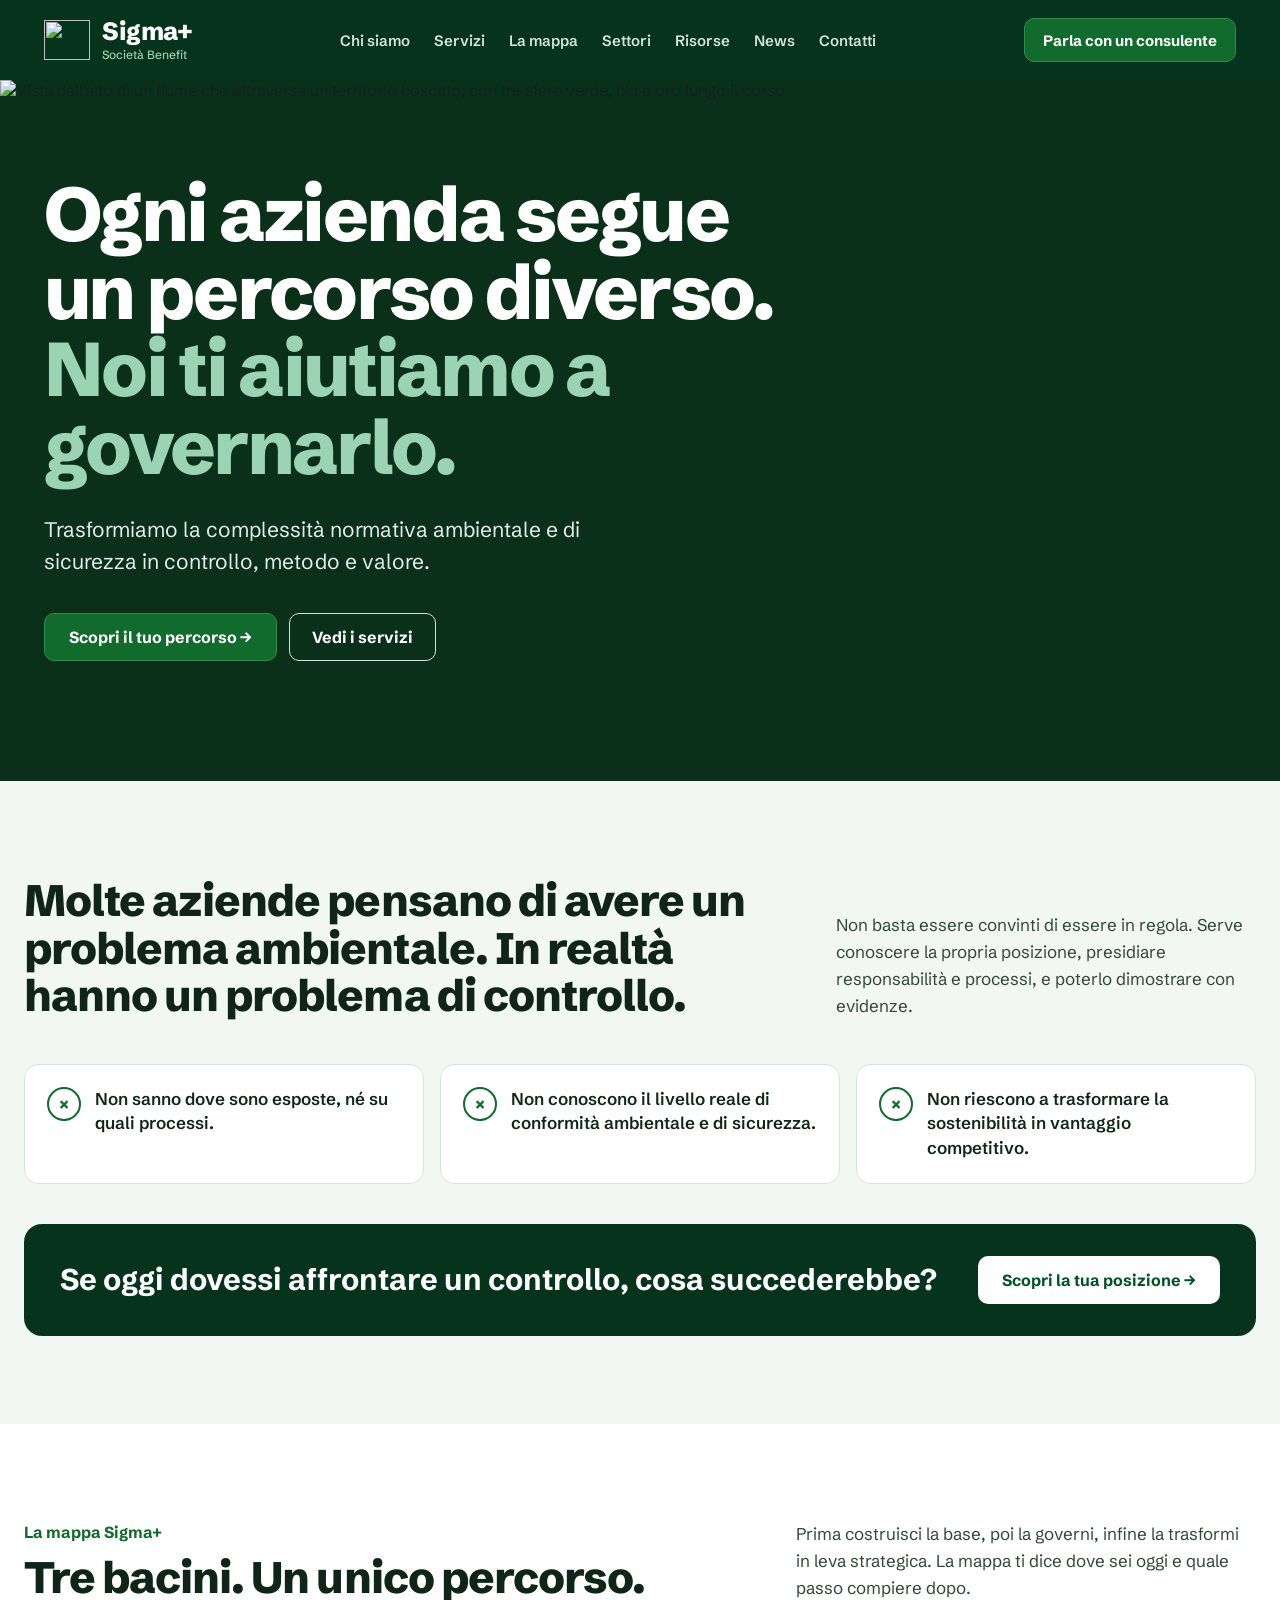
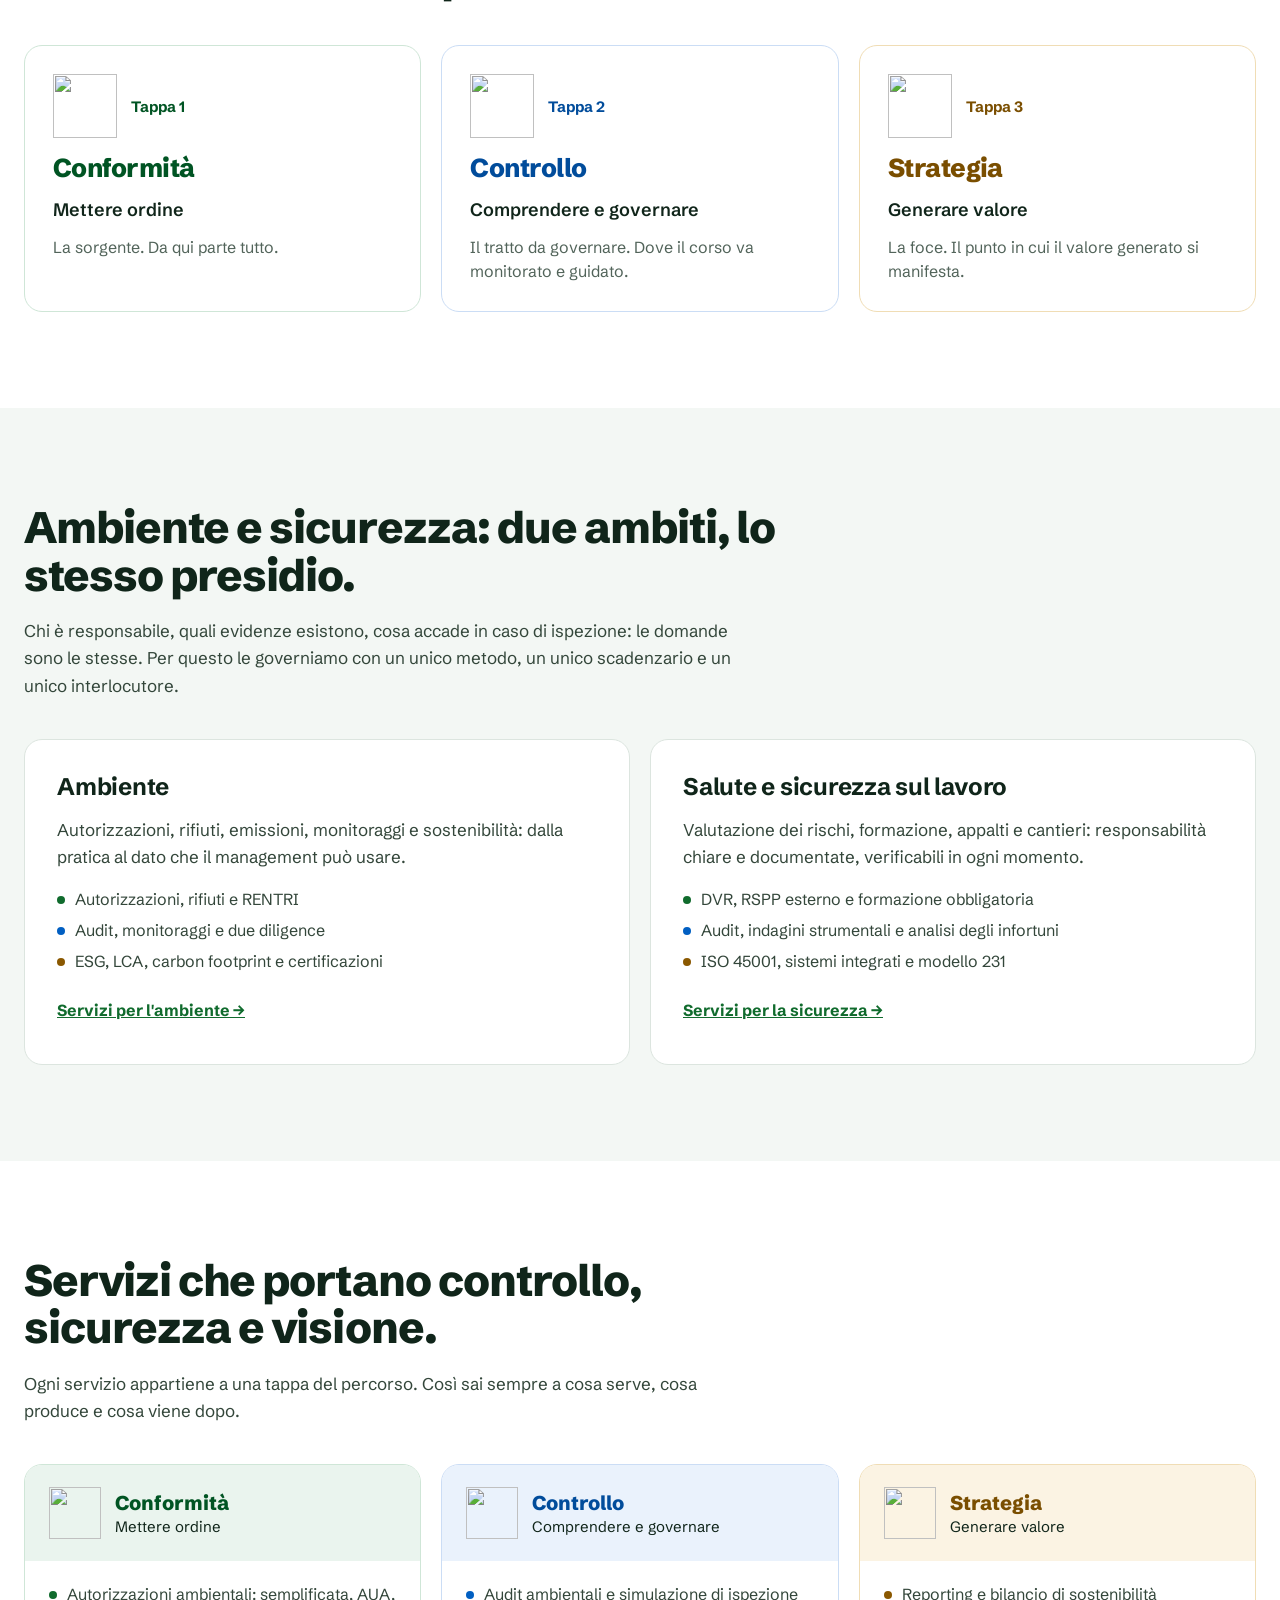
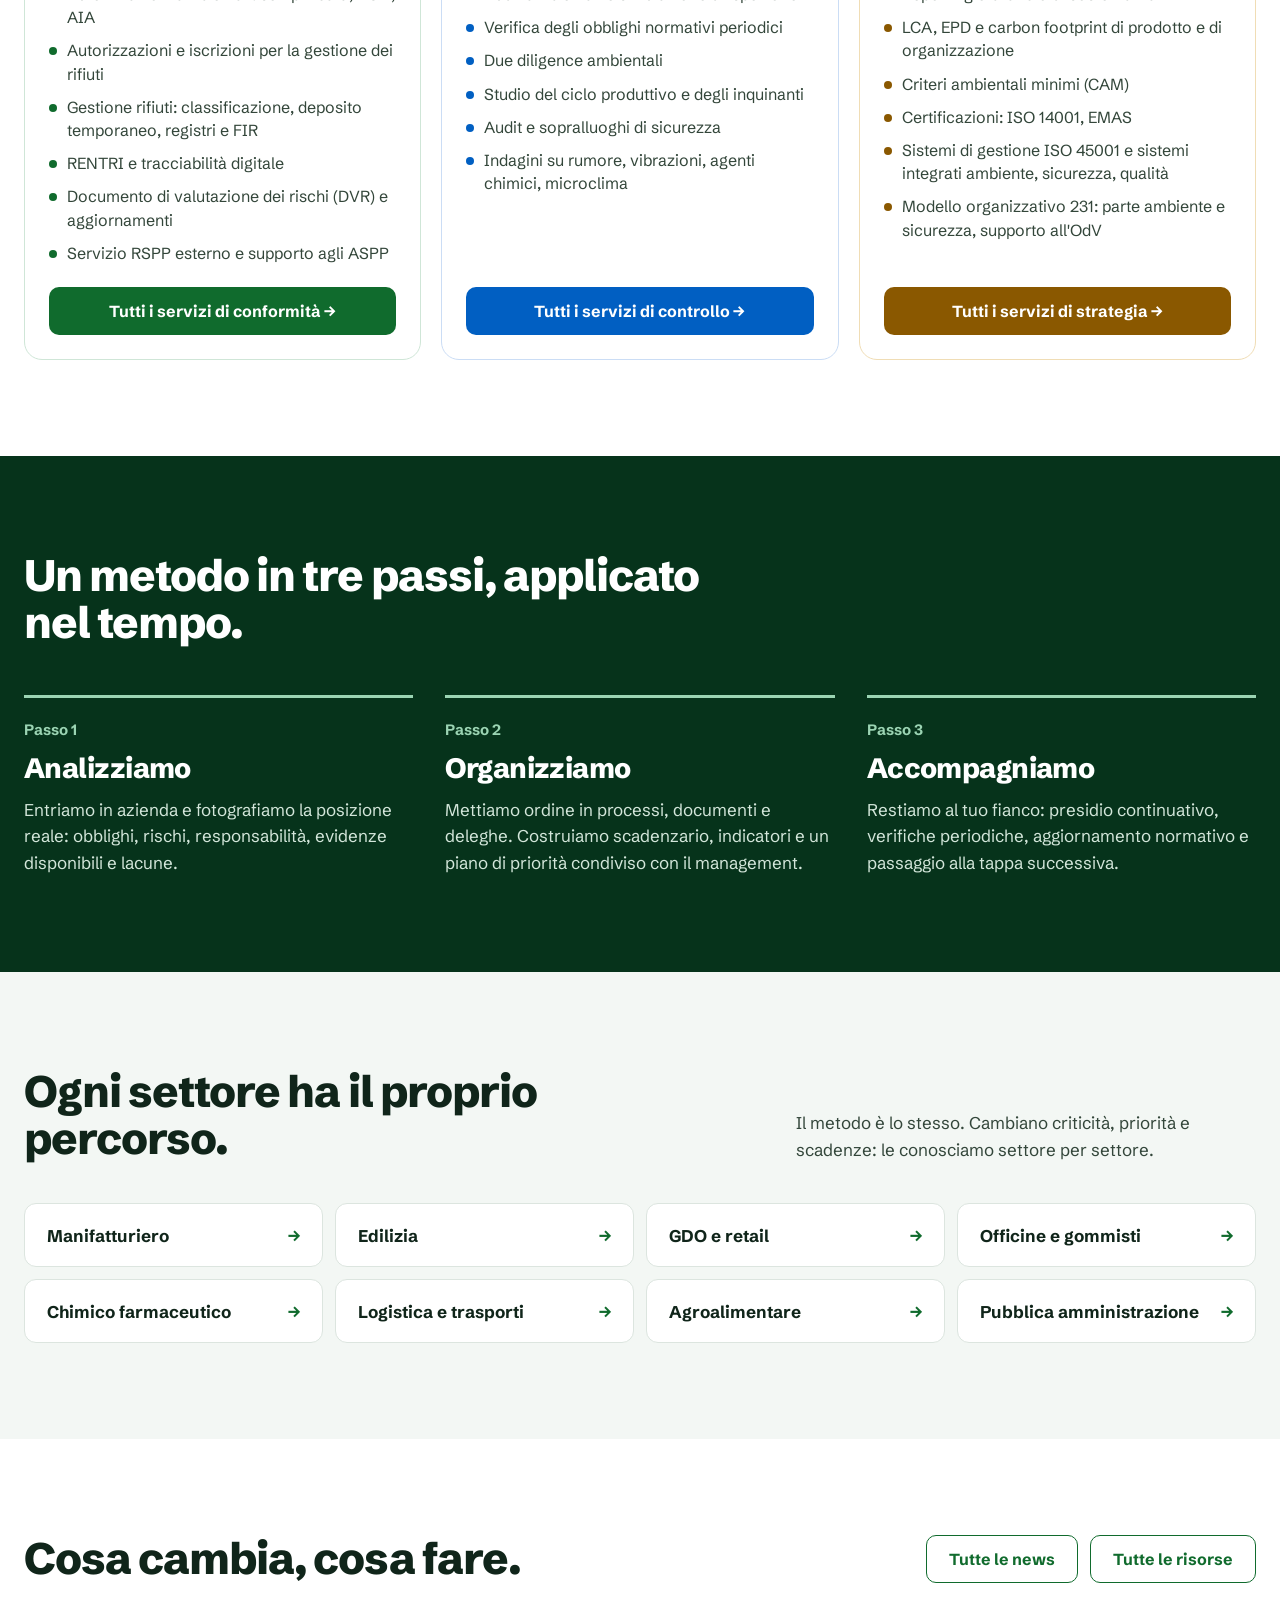
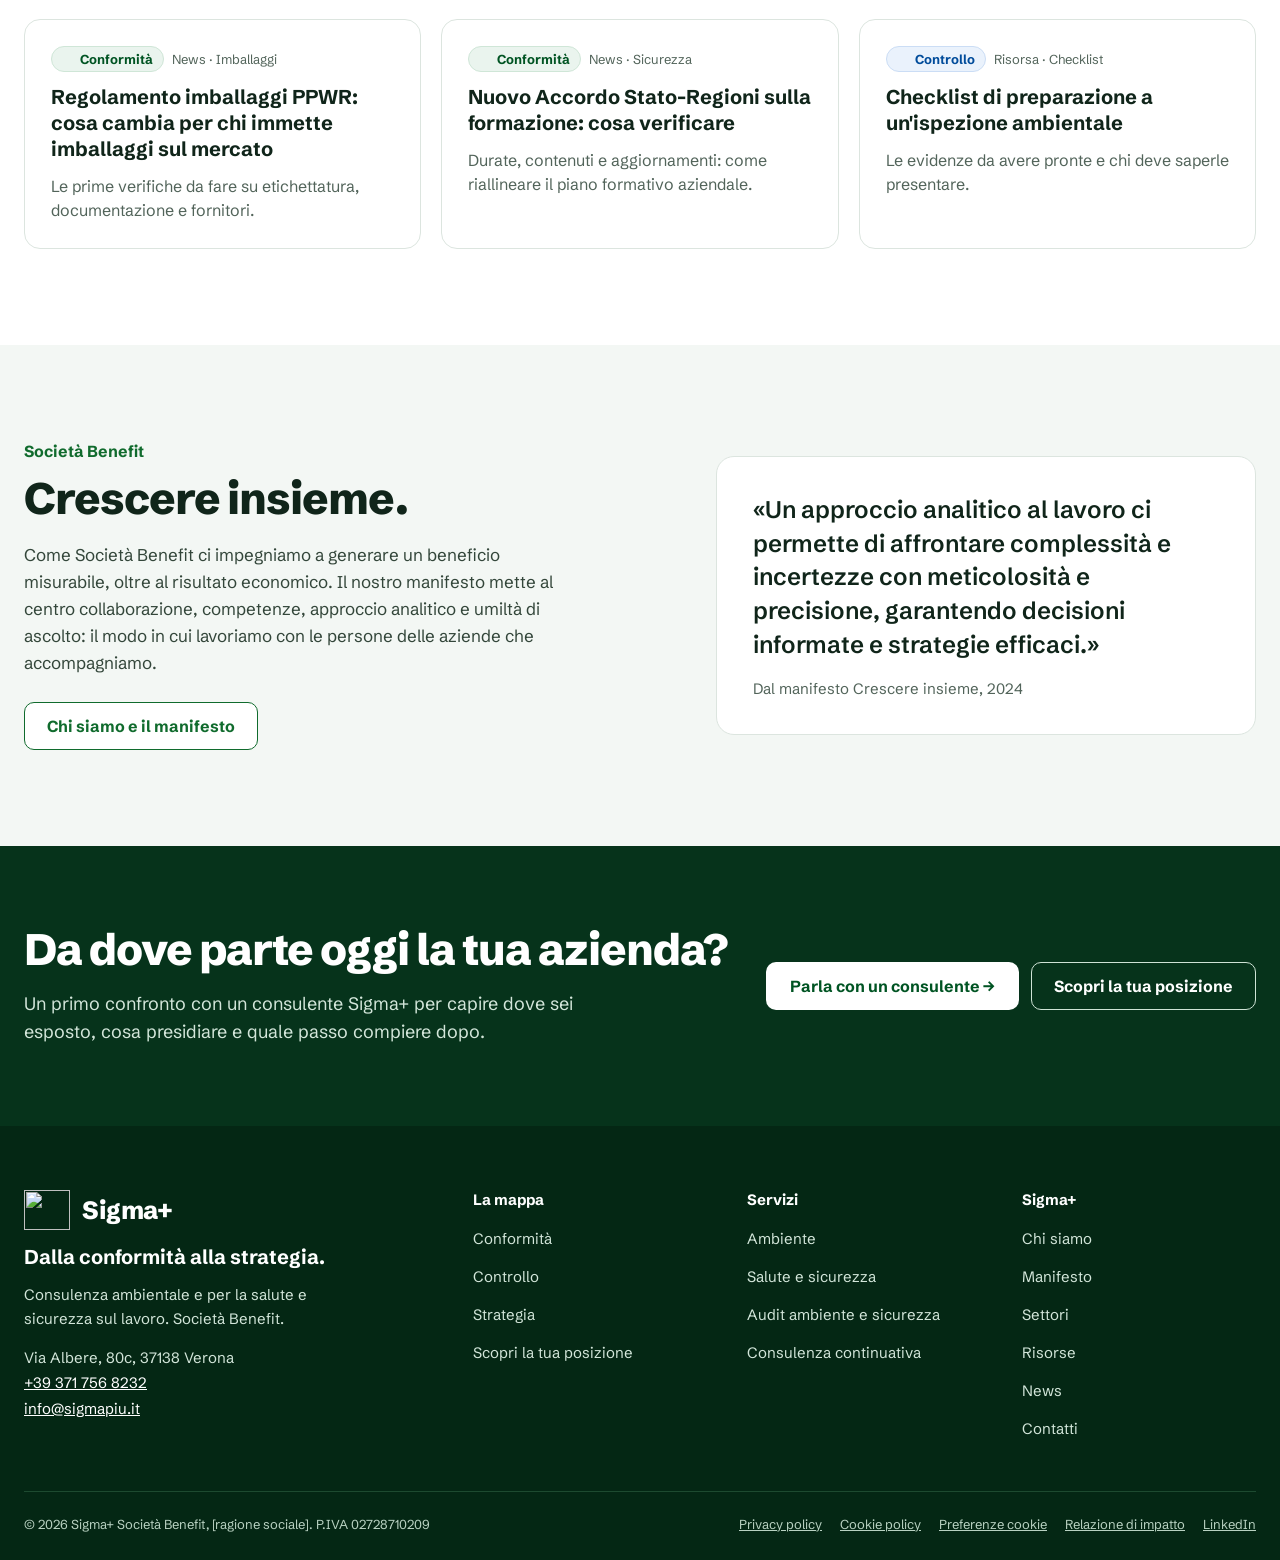
==== index.html @ aa4e592d "Add files via upload" ====
<!doctype html>
<html lang="it">
<head>
<meta charset="utf-8">
<meta name="viewport" content="width=device-width, initial-scale=1">
<title>Sigma+ — Home</title>
<meta name="description" content="Sigma+ Società Benefit: consulenza ambientale e per la salute e sicurezza sul lavoro. Dalla conformità alla strategia.">
<link rel="icon" href="assets/simbolo.png">

<link rel="preconnect" href="https://fonts.googleapis.com">
<link rel="stylesheet" href="https://fonts.googleapis.com/css2?family=Schibsted+Grotesk:wght@400;500;600;700;800&amp;display=swap">
<style>
body{margin:0;background:#FFFFFF}
*{box-sizing:border-box}
a{color:#106B2D}a:hover{color:#005423}
input,select,textarea,button{font-family:inherit}
:focus-visible{outline:3px solid #015FC2;outline-offset:2px}
@media (prefers-reduced-motion: reduce){*{transition:none !important}}
</style>
</head>
<body>
<div style="font-family: 'Schibsted Grotesk', 'Helvetica Neue', Helvetica, sans-serif; color: #10251A; background: #FFFFFF; min-height: 100vh">
<header style="background: #06331B; color: #FFFFFF">
<div style="max-width: 1240px; margin: 0 auto; padding: 12px 24px; display: flex; flex-wrap: wrap; align-items: center; gap: 8px 32px">
<a href="index.html" aria-label="Sigma+ Società Benefit, home" style="display: flex; align-items: center; gap: 12px; text-decoration: none; color: #FFFFFF; min-height: 56px">
<img src="assets/simbolo.png" alt="" style="width: 46px; height: 40px; object-fit: contain">
<span style="display: flex; flex-direction: column; line-height: 1"><span style="font-size: 25px; font-weight: 800; letter-spacing: -0.02em">Sigma+</span><span style="font-size: 12px; font-weight: 500; color: #9BD4B3; margin-top: 5px">Società Benefit</span></span>
</a>
<nav aria-label="Menu principale" style="display: flex; flex-wrap: wrap; gap: 0 24px; flex: 1 1 480px; justify-content: center">
<a href="ChiSiamo.html" style="display: inline-flex; align-items: center; min-height: 44px; font-size: 15px; font-weight: 600; text-decoration: none; color: #D3E6DA">Chi siamo</a>
<a href="Servizi.html" style="display: inline-flex; align-items: center; min-height: 44px; font-size: 15px; font-weight: 600; text-decoration: none; color: #D3E6DA">Servizi</a>
<a href="LaMappa.html" style="display: inline-flex; align-items: center; min-height: 44px; font-size: 15px; font-weight: 600; text-decoration: none; color: #D3E6DA">La mappa</a>
<a href="Settori.html" style="display: inline-flex; align-items: center; min-height: 44px; font-size: 15px; font-weight: 600; text-decoration: none; color: #D3E6DA">Settori</a>
<a href="Risorse.html" style="display: inline-flex; align-items: center; min-height: 44px; font-size: 15px; font-weight: 600; text-decoration: none; color: #D3E6DA">Risorse</a>
<a href="News.html" style="display: inline-flex; align-items: center; min-height: 44px; font-size: 15px; font-weight: 600; text-decoration: none; color: #D3E6DA">News</a>
<a href="Contatti.html" style="display: inline-flex; align-items: center; min-height: 44px; font-size: 15px; font-weight: 600; text-decoration: none; color: #D3E6DA">Contatti</a>
</nav>
<a href="Contatti.html" style="display: inline-flex; align-items: center; gap: 10px; min-height: 48px; padding: 0 24px; border-radius: 10px; background: #106B2D; color: #FFFFFF; font-weight: 700; font-size: 16px; text-decoration: none; border: 0; cursor: pointer; font-family: 'Schibsted Grotesk', 'Helvetica Neue', Helvetica, sans-serif; min-height: 44px; padding: 0 18px; font-size: 15px; border: 1px solid #2F8A4C">Parla con un consulente</a>
</div>
</header>
<section style="position: relative; background: #0B3019; overflow: hidden">
<img src="assets/hero-home.jpg" alt="Vista dall'alto di un fiume che attraversa un territorio boscato, con tre sfere verde, blu e oro lungo il corso" style="position: absolute; top: 0; left: 0; width: 100%; height: 100%; object-fit: cover; object-position: 75% center">
<div style="position: relative; max-width: 1240px; margin: 0 auto; padding: 96px 24px 120px">
<h1 style="margin: 0; font-size: clamp(42px, 6vw, 76px); line-height: 1.02; font-weight: 800; letter-spacing: -0.035em; color: #FFFFFF; max-width: 760px">Ogni azienda segue un percorso diverso.<span style="display: block; color: #9BD4B3">Noi ti aiutiamo a governarlo.</span></h1>
<p style="margin: 28px 0 0; font-size: 21px; line-height: 1.5; color: #E4EFE8; max-width: 560px">Trasformiamo la complessità normativa ambientale e di sicurezza in controllo, metodo e valore.</p>
<div style="display: flex; flex-wrap: wrap; gap: 12px; margin-top: 36px"><a href="LaMappa.html" style="display: inline-flex; align-items: center; gap: 10px; min-height: 48px; padding: 0 24px; border-radius: 10px; background: #106B2D; color: #FFFFFF; font-weight: 700; font-size: 16px; text-decoration: none; border: 0; cursor: pointer; font-family: 'Schibsted Grotesk', 'Helvetica Neue', Helvetica, sans-serif; border: 1px solid #2F8A4C">Scopri il tuo percorso →</a><a href="Servizi.html" style="display: inline-flex; align-items: center; gap: 10px; min-height: 48px; padding: 0 22px; border-radius: 10px; border: 1.5px solid #CFE3D6; color: #FFFFFF; font-weight: 700; font-size: 16px; text-decoration: none">Vedi i servizi</a></div>
</div>
</section>
<section style="padding: 96px 24px 88px; background: #F3F7F4">
<div style="max-width: 1240px; margin: 0 auto">
<div style="display: flex; flex-wrap: wrap; gap: 32px 64px; align-items: flex-end">
<h2 style="margin: 0; font-size: clamp(30px, 3.6vw, 44px); line-height: 1.08; font-weight: 800; letter-spacing: -0.022em; color: #10251A; flex: 1 1 560px; max-width: 760px">Molte aziende pensano di avere un problema ambientale. In realtà hanno un problema di controllo.</h2>
<p style="margin: 0; font-size: 17px; line-height: 1.6; color: #33463A; flex: 1 1 320px; max-width: 420px">Non basta essere convinti di essere in regola. Serve conoscere la propria posizione, presidiare responsabilità e processi, e poterlo dimostrare con evidenze.</p>
</div>
<div style="display: grid; grid-template-columns: repeat(auto-fit, minmax(260px, 1fr)); gap: 16px; margin-top: 44px">
<div style="display: flex; gap: 14px; align-items: flex-start; padding: 22px; border: 1px solid #DCE5DF; border-radius: 14px; background: #FFFFFF"><span aria-hidden="true" style="flex: none; width: 34px; height: 34px; border-radius: 50%; border: 2px solid #106B2D; color: #106B2D; display: flex; align-items: center; justify-content: center; font-weight: 800; font-size: 16px">×</span><p style="margin: 0; font-size: 17px; line-height: 1.45; color: #10251A; font-weight: 600">Non sanno dove sono esposte, né su quali processi.</p></div>
<div style="display: flex; gap: 14px; align-items: flex-start; padding: 22px; border: 1px solid #DCE5DF; border-radius: 14px; background: #FFFFFF"><span aria-hidden="true" style="flex: none; width: 34px; height: 34px; border-radius: 50%; border: 2px solid #106B2D; color: #106B2D; display: flex; align-items: center; justify-content: center; font-weight: 800; font-size: 16px">×</span><p style="margin: 0; font-size: 17px; line-height: 1.45; color: #10251A; font-weight: 600">Non conoscono il livello reale di conformità ambientale e di sicurezza.</p></div>
<div style="display: flex; gap: 14px; align-items: flex-start; padding: 22px; border: 1px solid #DCE5DF; border-radius: 14px; background: #FFFFFF"><span aria-hidden="true" style="flex: none; width: 34px; height: 34px; border-radius: 50%; border: 2px solid #106B2D; color: #106B2D; display: flex; align-items: center; justify-content: center; font-weight: 800; font-size: 16px">×</span><p style="margin: 0; font-size: 17px; line-height: 1.45; color: #10251A; font-weight: 600">Non riescono a trasformare la sostenibilità in vantaggio competitivo.</p></div>
</div>
<div style="margin-top: 40px; padding: 32px 36px; border-radius: 18px; background: #06331B; display: flex; flex-wrap: wrap; gap: 20px 40px; align-items: center; justify-content: space-between">
<p style="margin: 0; font-size: clamp(22px, 2.6vw, 30px); line-height: 1.25; font-weight: 700; color: #FFFFFF; flex: 1 1 520px">Se oggi dovessi affrontare un controllo, cosa succederebbe?</p>
<a href="LaMappa.html" style="display: inline-flex; align-items: center; gap: 10px; min-height: 48px; padding: 0 24px; border-radius: 10px; background: #106B2D; color: #FFFFFF; font-weight: 700; font-size: 16px; text-decoration: none; border: 0; cursor: pointer; font-family: 'Schibsted Grotesk', 'Helvetica Neue', Helvetica, sans-serif; background: #FFFFFF; color: #005423">Scopri la tua posizione →</a>
</div>
</div>
</section>
<section style="padding: 96px 24px">
<div style="max-width: 1240px; margin: 0 auto">
<div style="display: flex; flex-wrap: wrap; gap: 24px 64px; align-items: flex-end; margin-bottom: 44px">
<div style="flex: 1 1 480px"><p style="margin: 0 0 12px; font-size: 16px; font-weight: 700; color: #106B2D">La mappa Sigma+</p><h2 style="margin: 0; font-size: clamp(30px, 3.6vw, 44px); line-height: 1.08; font-weight: 800; letter-spacing: -0.022em; color: #10251A">Tre bacini. Un unico percorso.</h2></div>
<p style="margin: 0; font-size: 17px; line-height: 1.6; color: #33463A; flex: 1 1 340px; max-width: 460px">Prima costruisci la base, poi la governi, infine la trasformi in leva strategica. La mappa ti dice dove sei oggi e quale passo compiere dopo.</p>
</div>
<div style="display: grid; grid-template-columns: repeat(auto-fit, minmax(280px, 1fr)); gap: 20px">
<a href="LaMappa.html" style="display: flex; flex-direction: column; gap: 14px; padding: 28px; border-radius: 18px; background: #FFFFFF; border: 1px solid #CFE6D7; text-decoration: none">
<div style="display: flex; align-items: center; gap: 14px"><img src="assets/sfera-g.png" alt="" style="width: 64px; height: 64px; flex: none"><span style="font-size: 15px; font-weight: 700; color: #005423">Tappa 1</span></div>
<p style="margin: 0; font-size: 26px; font-weight: 800; letter-spacing: -0.02em; color: #005423">Conformità</p>
<p style="margin: 0; font-size: 18px; font-weight: 600; color: #10251A">Mettere ordine</p>
<p style="margin: 0; font-size: 16px; line-height: 1.5; color: #52645A">La sorgente. Da qui parte tutto.</p></a>
<a href="LaMappa.html" style="display: flex; flex-direction: column; gap: 14px; padding: 28px; border-radius: 18px; background: #FFFFFF; border: 1px solid #CBDDF5; text-decoration: none">
<div style="display: flex; align-items: center; gap: 14px"><img src="assets/sfera-b.png" alt="" style="width: 64px; height: 64px; flex: none"><span style="font-size: 15px; font-weight: 700; color: #014C9B">Tappa 2</span></div>
<p style="margin: 0; font-size: 26px; font-weight: 800; letter-spacing: -0.02em; color: #014C9B">Controllo</p>
<p style="margin: 0; font-size: 18px; font-weight: 600; color: #10251A">Comprendere e governare</p>
<p style="margin: 0; font-size: 16px; line-height: 1.5; color: #52645A">Il tratto da governare. Dove il corso va monitorato e guidato.</p></a>
<a href="LaMappa.html" style="display: flex; flex-direction: column; gap: 14px; padding: 28px; border-radius: 18px; background: #FFFFFF; border: 1px solid #F0DDB5; text-decoration: none">
<div style="display: flex; align-items: center; gap: 14px"><img src="assets/sfera-o.png" alt="" style="width: 64px; height: 64px; flex: none"><span style="font-size: 15px; font-weight: 700; color: #7A4E00">Tappa 3</span></div>
<p style="margin: 0; font-size: 26px; font-weight: 800; letter-spacing: -0.02em; color: #7A4E00">Strategia</p>
<p style="margin: 0; font-size: 18px; font-weight: 600; color: #10251A">Generare valore</p>
<p style="margin: 0; font-size: 16px; line-height: 1.5; color: #52645A">La foce. Il punto in cui il valore generato si manifesta.</p></a>
</div>
</div>
</section>
<section style="padding: 96px 24px; background: #F3F7F4">
<div style="max-width: 1240px; margin: 0 auto">
<h2 style="margin: 0; font-size: clamp(30px, 3.6vw, 44px); line-height: 1.08; font-weight: 800; letter-spacing: -0.022em; color: #10251A; max-width: 820px">Ambiente e sicurezza: due ambiti, lo stesso presidio.</h2>
<p style="margin: 0; font-size: 17px; line-height: 1.6; color: #33463A; max-width: 720px; margin-top: 18px">Chi è responsabile, quali evidenze esistono, cosa accade in caso di ispezione: le domande sono le stesse. Per questo le governiamo con un unico metodo, un unico scadenzario e un unico interlocutore.</p>
<div style="display: flex; flex-wrap: wrap; gap: 20px; margin-top: 40px">
<div style="flex: 1 1 380px; padding: 32px; border-radius: 18px; background: #FFFFFF; border: 1px solid #DCE5DF; display: flex; flex-direction: column; gap: 14px">
<h3 style="margin: 0; font-size: 21px; line-height: 1.25; font-weight: 700; letter-spacing: -0.01em; color: #10251A; font-size: 24px">Ambiente</h3><p style="margin: 0; font-size: 17px; line-height: 1.6; color: #33463A">Autorizzazioni, rifiuti, emissioni, monitoraggi e sostenibilità: dalla pratica al dato che il management può usare.</p>
<ul style="margin: 4px 0 0; padding: 0; list-style: none; display: flex; flex-direction: column; gap: 8px"><li style="display: flex; gap: 10px; align-items: flex-start; font-size: 16px; line-height: 1.45; color: #33463A"><span aria-hidden="true" style="flex: none; width: 8px; height: 8px; border-radius: 50%; background: #106B2D; margin-top: 8px"></span><span>Autorizzazioni, rifiuti e RENTRI</span></li>
<li style="display: flex; gap: 10px; align-items: flex-start; font-size: 16px; line-height: 1.45; color: #33463A"><span aria-hidden="true" style="flex: none; width: 8px; height: 8px; border-radius: 50%; background: #015FC2; margin-top: 8px"></span><span>Audit, monitoraggi e due diligence</span></li>
<li style="display: flex; gap: 10px; align-items: flex-start; font-size: 16px; line-height: 1.45; color: #33463A"><span aria-hidden="true" style="flex: none; width: 8px; height: 8px; border-radius: 50%; background: #8A5800; margin-top: 8px"></span><span>ESG, LCA, carbon footprint e certificazioni</span></li>
</ul>
<a href="Servizi.html" style="margin-top: auto; font-weight: 700; font-size: 16px; min-height: 44px; display: inline-flex; align-items: center">Servizi per l'ambiente →</a></div>
<div style="flex: 1 1 380px; padding: 32px; border-radius: 18px; background: #FFFFFF; border: 1px solid #DCE5DF; display: flex; flex-direction: column; gap: 14px">
<h3 style="margin: 0; font-size: 21px; line-height: 1.25; font-weight: 700; letter-spacing: -0.01em; color: #10251A; font-size: 24px">Salute e sicurezza sul lavoro</h3><p style="margin: 0; font-size: 17px; line-height: 1.6; color: #33463A">Valutazione dei rischi, formazione, appalti e cantieri: responsabilità chiare e documentate, verificabili in ogni momento.</p>
<ul style="margin: 4px 0 0; padding: 0; list-style: none; display: flex; flex-direction: column; gap: 8px"><li style="display: flex; gap: 10px; align-items: flex-start; font-size: 16px; line-height: 1.45; color: #33463A"><span aria-hidden="true" style="flex: none; width: 8px; height: 8px; border-radius: 50%; background: #106B2D; margin-top: 8px"></span><span>DVR, RSPP esterno e formazione obbligatoria</span></li>
<li style="display: flex; gap: 10px; align-items: flex-start; font-size: 16px; line-height: 1.45; color: #33463A"><span aria-hidden="true" style="flex: none; width: 8px; height: 8px; border-radius: 50%; background: #015FC2; margin-top: 8px"></span><span>Audit, indagini strumentali e analisi degli infortuni</span></li>
<li style="display: flex; gap: 10px; align-items: flex-start; font-size: 16px; line-height: 1.45; color: #33463A"><span aria-hidden="true" style="flex: none; width: 8px; height: 8px; border-radius: 50%; background: #8A5800; margin-top: 8px"></span><span>ISO 45001, sistemi integrati e modello 231</span></li>
</ul>
<a href="Sicurezza.html" style="margin-top: auto; font-weight: 700; font-size: 16px; min-height: 44px; display: inline-flex; align-items: center">Servizi per la sicurezza →</a></div>
</div>
</div>
</section>
<section style="padding: 96px 24px">
<div style="max-width: 1240px; margin: 0 auto">
<h2 style="margin: 0; font-size: clamp(30px, 3.6vw, 44px); line-height: 1.08; font-weight: 800; letter-spacing: -0.022em; color: #10251A; max-width: 760px">Servizi che portano controllo, sicurezza e visione.</h2>
<p style="margin: 0; font-size: 17px; line-height: 1.6; color: #33463A; max-width: 680px; margin-top: 18px">Ogni servizio appartiene a una tappa del percorso. Così sai sempre a cosa serve, cosa produce e cosa viene dopo.</p>
<div style="display: grid; grid-template-columns: repeat(auto-fit, minmax(300px, 1fr)); gap: 20px; margin-top: 40px"><div style="display: flex; flex-direction: column; border-radius: 18px; overflow: hidden; border: 1px solid #CFE6D7; background: #FFFFFF">
<div style="display: flex; align-items: center; gap: 14px; padding: 22px 24px; background: #EAF4EE"><img src="assets/sfera-g.png" alt="" style="width: 52px; height: 52px; flex: none"><div><p style="margin: 0; font-size: 20px; font-weight: 800; color: #005423">Conformità</p><p style="margin: 2px 0 0; font-size: 15px; color: #10251A">Mettere ordine</p></div></div>
<ul style="margin: 0; padding: 22px 24px; list-style: none; display: flex; flex-direction: column; gap: 10px; flex: 1"><li style="display: flex; gap: 10px; align-items: flex-start; font-size: 16px; line-height: 1.45; color: #33463A"><span aria-hidden="true" style="flex: none; width: 8px; height: 8px; border-radius: 50%; background: #106B2D; margin-top: 8px"></span><span>Autorizzazioni ambientali: semplificata, AUA, AIA</span></li>
<li style="display: flex; gap: 10px; align-items: flex-start; font-size: 16px; line-height: 1.45; color: #33463A"><span aria-hidden="true" style="flex: none; width: 8px; height: 8px; border-radius: 50%; background: #106B2D; margin-top: 8px"></span><span>Autorizzazioni e iscrizioni per la gestione dei rifiuti</span></li>
<li style="display: flex; gap: 10px; align-items: flex-start; font-size: 16px; line-height: 1.45; color: #33463A"><span aria-hidden="true" style="flex: none; width: 8px; height: 8px; border-radius: 50%; background: #106B2D; margin-top: 8px"></span><span>Gestione rifiuti: classificazione, deposito temporaneo, registri e FIR</span></li>
<li style="display: flex; gap: 10px; align-items: flex-start; font-size: 16px; line-height: 1.45; color: #33463A"><span aria-hidden="true" style="flex: none; width: 8px; height: 8px; border-radius: 50%; background: #106B2D; margin-top: 8px"></span><span>RENTRI e tracciabilità digitale</span></li>
<li style="display: flex; gap: 10px; align-items: flex-start; font-size: 16px; line-height: 1.45; color: #33463A"><span aria-hidden="true" style="flex: none; width: 8px; height: 8px; border-radius: 50%; background: #106B2D; margin-top: 8px"></span><span>Documento di valutazione dei rischi (DVR) e aggiornamenti</span></li>
<li style="display: flex; gap: 10px; align-items: flex-start; font-size: 16px; line-height: 1.45; color: #33463A"><span aria-hidden="true" style="flex: none; width: 8px; height: 8px; border-radius: 50%; background: #106B2D; margin-top: 8px"></span><span>Servizio RSPP esterno e supporto agli ASPP</span></li>
</ul>
<div style="padding: 0 24px 24px"><a href="Servizi.html" style="display: inline-flex; align-items: center; gap: 10px; min-height: 48px; padding: 0 24px; border-radius: 10px; background: #106B2D; color: #FFFFFF; font-weight: 700; font-size: 16px; text-decoration: none; border: 0; cursor: pointer; font-family: 'Schibsted Grotesk', 'Helvetica Neue', Helvetica, sans-serif; background: #106B2D; width: 100%; justify-content: center">Tutti i servizi di conformità →</a></div></div>
<div style="display: flex; flex-direction: column; border-radius: 18px; overflow: hidden; border: 1px solid #CBDDF5; background: #FFFFFF">
<div style="display: flex; align-items: center; gap: 14px; padding: 22px 24px; background: #EAF2FC"><img src="assets/sfera-b.png" alt="" style="width: 52px; height: 52px; flex: none"><div><p style="margin: 0; font-size: 20px; font-weight: 800; color: #014C9B">Controllo</p><p style="margin: 2px 0 0; font-size: 15px; color: #10251A">Comprendere e governare</p></div></div>
<ul style="margin: 0; padding: 22px 24px; list-style: none; display: flex; flex-direction: column; gap: 10px; flex: 1"><li style="display: flex; gap: 10px; align-items: flex-start; font-size: 16px; line-height: 1.45; color: #33463A"><span aria-hidden="true" style="flex: none; width: 8px; height: 8px; border-radius: 50%; background: #015FC2; margin-top: 8px"></span><span>Audit ambientali e simulazione di ispezione</span></li>
<li style="display: flex; gap: 10px; align-items: flex-start; font-size: 16px; line-height: 1.45; color: #33463A"><span aria-hidden="true" style="flex: none; width: 8px; height: 8px; border-radius: 50%; background: #015FC2; margin-top: 8px"></span><span>Verifica degli obblighi normativi periodici</span></li>
<li style="display: flex; gap: 10px; align-items: flex-start; font-size: 16px; line-height: 1.45; color: #33463A"><span aria-hidden="true" style="flex: none; width: 8px; height: 8px; border-radius: 50%; background: #015FC2; margin-top: 8px"></span><span>Due diligence ambientali</span></li>
<li style="display: flex; gap: 10px; align-items: flex-start; font-size: 16px; line-height: 1.45; color: #33463A"><span aria-hidden="true" style="flex: none; width: 8px; height: 8px; border-radius: 50%; background: #015FC2; margin-top: 8px"></span><span>Studio del ciclo produttivo e degli inquinanti</span></li>
<li style="display: flex; gap: 10px; align-items: flex-start; font-size: 16px; line-height: 1.45; color: #33463A"><span aria-hidden="true" style="flex: none; width: 8px; height: 8px; border-radius: 50%; background: #015FC2; margin-top: 8px"></span><span>Audit e sopralluoghi di sicurezza</span></li>
<li style="display: flex; gap: 10px; align-items: flex-start; font-size: 16px; line-height: 1.45; color: #33463A"><span aria-hidden="true" style="flex: none; width: 8px; height: 8px; border-radius: 50%; background: #015FC2; margin-top: 8px"></span><span>Indagini su rumore, vibrazioni, agenti chimici, microclima</span></li>
</ul>
<div style="padding: 0 24px 24px"><a href="Servizi.html" style="display: inline-flex; align-items: center; gap: 10px; min-height: 48px; padding: 0 24px; border-radius: 10px; background: #106B2D; color: #FFFFFF; font-weight: 700; font-size: 16px; text-decoration: none; border: 0; cursor: pointer; font-family: 'Schibsted Grotesk', 'Helvetica Neue', Helvetica, sans-serif; background: #015FC2; width: 100%; justify-content: center">Tutti i servizi di controllo →</a></div></div>
<div style="display: flex; flex-direction: column; border-radius: 18px; overflow: hidden; border: 1px solid #F0DDB5; background: #FFFFFF">
<div style="display: flex; align-items: center; gap: 14px; padding: 22px 24px; background: #FBF3E3"><img src="assets/sfera-o.png" alt="" style="width: 52px; height: 52px; flex: none"><div><p style="margin: 0; font-size: 20px; font-weight: 800; color: #7A4E00">Strategia</p><p style="margin: 2px 0 0; font-size: 15px; color: #10251A">Generare valore</p></div></div>
<ul style="margin: 0; padding: 22px 24px; list-style: none; display: flex; flex-direction: column; gap: 10px; flex: 1"><li style="display: flex; gap: 10px; align-items: flex-start; font-size: 16px; line-height: 1.45; color: #33463A"><span aria-hidden="true" style="flex: none; width: 8px; height: 8px; border-radius: 50%; background: #8A5800; margin-top: 8px"></span><span>Reporting e bilancio di sostenibilità</span></li>
<li style="display: flex; gap: 10px; align-items: flex-start; font-size: 16px; line-height: 1.45; color: #33463A"><span aria-hidden="true" style="flex: none; width: 8px; height: 8px; border-radius: 50%; background: #8A5800; margin-top: 8px"></span><span>LCA, EPD e carbon footprint di prodotto e di organizzazione</span></li>
<li style="display: flex; gap: 10px; align-items: flex-start; font-size: 16px; line-height: 1.45; color: #33463A"><span aria-hidden="true" style="flex: none; width: 8px; height: 8px; border-radius: 50%; background: #8A5800; margin-top: 8px"></span><span>Criteri ambientali minimi (CAM)</span></li>
<li style="display: flex; gap: 10px; align-items: flex-start; font-size: 16px; line-height: 1.45; color: #33463A"><span aria-hidden="true" style="flex: none; width: 8px; height: 8px; border-radius: 50%; background: #8A5800; margin-top: 8px"></span><span>Certificazioni: ISO 14001, EMAS</span></li>
<li style="display: flex; gap: 10px; align-items: flex-start; font-size: 16px; line-height: 1.45; color: #33463A"><span aria-hidden="true" style="flex: none; width: 8px; height: 8px; border-radius: 50%; background: #8A5800; margin-top: 8px"></span><span>Sistemi di gestione ISO 45001 e sistemi integrati ambiente, sicurezza, qualità</span></li>
<li style="display: flex; gap: 10px; align-items: flex-start; font-size: 16px; line-height: 1.45; color: #33463A"><span aria-hidden="true" style="flex: none; width: 8px; height: 8px; border-radius: 50%; background: #8A5800; margin-top: 8px"></span><span>Modello organizzativo 231: parte ambiente e sicurezza, supporto all'OdV</span></li>
</ul>
<div style="padding: 0 24px 24px"><a href="Servizi.html" style="display: inline-flex; align-items: center; gap: 10px; min-height: 48px; padding: 0 24px; border-radius: 10px; background: #106B2D; color: #FFFFFF; font-weight: 700; font-size: 16px; text-decoration: none; border: 0; cursor: pointer; font-family: 'Schibsted Grotesk', 'Helvetica Neue', Helvetica, sans-serif; background: #8A5800; width: 100%; justify-content: center">Tutti i servizi di strategia →</a></div></div>
</div>
</div>
</section>
<section style="padding: 96px 24px; background: #06331B">
<div style="max-width: 1240px; margin: 0 auto">
<h2 style="margin: 0; font-size: clamp(30px, 3.6vw, 44px); line-height: 1.08; font-weight: 800; letter-spacing: -0.022em; color: #FFFFFF; max-width: 720px">Un metodo in tre passi, applicato nel tempo.</h2>
<div style="display: flex; flex-wrap: wrap; gap: 32px; margin-top: 48px">
<div style="flex: 1 1 260px; display: flex; flex-direction: column; gap: 12px; padding-top: 22px; border-top: 3px solid #9BD4B3"><span style="font-size: 15px; font-weight: 700; color: #9BD4B3">Passo 1</span><p style="margin: 0; font-size: 28px; font-weight: 800; letter-spacing: -0.02em; color: #FFFFFF">Analizziamo</p><p style="margin: 0; font-size: 17px; line-height: 1.55; color: #D3E6DA">Entriamo in azienda e fotografiamo la posizione reale: obblighi, rischi, responsabilità, evidenze disponibili e lacune.</p></div>
<div style="flex: 1 1 260px; display: flex; flex-direction: column; gap: 12px; padding-top: 22px; border-top: 3px solid #9BD4B3"><span style="font-size: 15px; font-weight: 700; color: #9BD4B3">Passo 2</span><p style="margin: 0; font-size: 28px; font-weight: 800; letter-spacing: -0.02em; color: #FFFFFF">Organizziamo</p><p style="margin: 0; font-size: 17px; line-height: 1.55; color: #D3E6DA">Mettiamo ordine in processi, documenti e deleghe. Costruiamo scadenzario, indicatori e un piano di priorità condiviso con il management.</p></div>
<div style="flex: 1 1 260px; display: flex; flex-direction: column; gap: 12px; padding-top: 22px; border-top: 3px solid #9BD4B3"><span style="font-size: 15px; font-weight: 700; color: #9BD4B3">Passo 3</span><p style="margin: 0; font-size: 28px; font-weight: 800; letter-spacing: -0.02em; color: #FFFFFF">Accompagniamo</p><p style="margin: 0; font-size: 17px; line-height: 1.55; color: #D3E6DA">Restiamo al tuo fianco: presidio continuativo, verifiche periodiche, aggiornamento normativo e passaggio alla tappa successiva.</p></div>
</div>
</div>
</section>
<section style="padding: 96px 24px; background: #F3F7F4">
<div style="max-width: 1240px; margin: 0 auto">
<div style="display: flex; flex-wrap: wrap; gap: 24px 64px; align-items: flex-end; margin-bottom: 40px">
<h2 style="margin: 0; font-size: clamp(30px, 3.6vw, 44px); line-height: 1.08; font-weight: 800; letter-spacing: -0.022em; color: #10251A; flex: 1 1 480px">Ogni settore ha il proprio percorso.</h2>
<p style="margin: 0; font-size: 17px; line-height: 1.6; color: #33463A; flex: 1 1 340px; max-width: 460px">Il metodo è lo stesso. Cambiano criticità, priorità e scadenze: le conosciamo settore per settore.</p></div>
<div style="display: grid; grid-template-columns: repeat(auto-fit, minmax(260px, 1fr)); gap: 12px"><a href="Settori.html" style="display: flex; align-items: center; justify-content: space-between; gap: 12px; min-height: 64px; padding: 0 22px; border: 1px solid #DCE5DF; border-radius: 12px; background: #FFFFFF; text-decoration: none; color: #10251A; font-size: 17px; font-weight: 700">Manifatturiero<span aria-hidden="true" style="color: #106B2D">→</span></a>
<a href="Settori.html" style="display: flex; align-items: center; justify-content: space-between; gap: 12px; min-height: 64px; padding: 0 22px; border: 1px solid #DCE5DF; border-radius: 12px; background: #FFFFFF; text-decoration: none; color: #10251A; font-size: 17px; font-weight: 700">Edilizia<span aria-hidden="true" style="color: #106B2D">→</span></a>
<a href="Settori.html" style="display: flex; align-items: center; justify-content: space-between; gap: 12px; min-height: 64px; padding: 0 22px; border: 1px solid #DCE5DF; border-radius: 12px; background: #FFFFFF; text-decoration: none; color: #10251A; font-size: 17px; font-weight: 700">GDO e retail<span aria-hidden="true" style="color: #106B2D">→</span></a>
<a href="Settori.html" style="display: flex; align-items: center; justify-content: space-between; gap: 12px; min-height: 64px; padding: 0 22px; border: 1px solid #DCE5DF; border-radius: 12px; background: #FFFFFF; text-decoration: none; color: #10251A; font-size: 17px; font-weight: 700">Officine e gommisti<span aria-hidden="true" style="color: #106B2D">→</span></a>
<a href="Settori.html" style="display: flex; align-items: center; justify-content: space-between; gap: 12px; min-height: 64px; padding: 0 22px; border: 1px solid #DCE5DF; border-radius: 12px; background: #FFFFFF; text-decoration: none; color: #10251A; font-size: 17px; font-weight: 700">Chimico farmaceutico<span aria-hidden="true" style="color: #106B2D">→</span></a>
<a href="Settori.html" style="display: flex; align-items: center; justify-content: space-between; gap: 12px; min-height: 64px; padding: 0 22px; border: 1px solid #DCE5DF; border-radius: 12px; background: #FFFFFF; text-decoration: none; color: #10251A; font-size: 17px; font-weight: 700">Logistica e trasporti<span aria-hidden="true" style="color: #106B2D">→</span></a>
<a href="Settori.html" style="display: flex; align-items: center; justify-content: space-between; gap: 12px; min-height: 64px; padding: 0 22px; border: 1px solid #DCE5DF; border-radius: 12px; background: #FFFFFF; text-decoration: none; color: #10251A; font-size: 17px; font-weight: 700">Agroalimentare<span aria-hidden="true" style="color: #106B2D">→</span></a>
<a href="Settori.html" style="display: flex; align-items: center; justify-content: space-between; gap: 12px; min-height: 64px; padding: 0 22px; border: 1px solid #DCE5DF; border-radius: 12px; background: #FFFFFF; text-decoration: none; color: #10251A; font-size: 17px; font-weight: 700">Pubblica amministrazione<span aria-hidden="true" style="color: #106B2D">→</span></a>
</div>
</div>
</section>
<section style="padding: 96px 24px">
<div style="max-width: 1240px; margin: 0 auto">
<div style="display: flex; flex-wrap: wrap; gap: 16px 40px; align-items: flex-end; justify-content: space-between; margin-bottom: 36px">
<h2 style="margin: 0; font-size: clamp(30px, 3.6vw, 44px); line-height: 1.08; font-weight: 800; letter-spacing: -0.022em; color: #10251A">Cosa cambia, cosa fare.</h2>
<div style="display: flex; flex-wrap: wrap; gap: 12px"><a href="News.html" style="display: inline-flex; align-items: center; gap: 10px; min-height: 48px; padding: 0 22px; border-radius: 10px; border: 1.5px solid #106B2D; color: #106B2D; font-weight: 700; font-size: 16px; text-decoration: none; background: #FFFFFF">Tutte le news</a><a href="Risorse.html" style="display: inline-flex; align-items: center; gap: 10px; min-height: 48px; padding: 0 22px; border-radius: 10px; border: 1.5px solid #106B2D; color: #106B2D; font-weight: 700; font-size: 16px; text-decoration: none; background: #FFFFFF">Tutte le risorse</a></div></div>
<div style="display: grid; grid-template-columns: repeat(auto-fit, minmax(300px, 1fr)); gap: 20px">
<a href="Articolo.html" style="display: flex; flex-direction: column; gap: 12px; padding: 26px; border: 1px solid #DCE5DF; border-radius: 16px; text-decoration: none; background: #FFFFFF"><div style="display: flex; flex-wrap: wrap; gap: 8px; align-items: center"><span style="display: inline-flex; align-items: center; gap: 6px; font-size: 13px; font-weight: 700; color: #005423; background: #EAF4EE; border: 1px solid #CFE6D7; padding: 4px 10px 4px 6px; border-radius: 999px"><img src="assets/sfera-g.png" alt="" style="width: 16px; height: 16px">Conformità</span><span style="font-size: 13px; color: #52645A">News · Imballaggi</span></div><p style="margin: 0; font-size: 20px; font-weight: 700; line-height: 1.3; color: #10251A">Regolamento imballaggi PPWR: cosa cambia per chi immette imballaggi sul mercato</p><p style="margin: 0; font-size: 16px; line-height: 1.5; color: #52645A">Le prime verifiche da fare su etichettatura, documentazione e fornitori.</p></a>
<a href="News.html" style="display: flex; flex-direction: column; gap: 12px; padding: 26px; border: 1px solid #DCE5DF; border-radius: 16px; text-decoration: none; background: #FFFFFF"><div style="display: flex; flex-wrap: wrap; gap: 8px; align-items: center"><span style="display: inline-flex; align-items: center; gap: 6px; font-size: 13px; font-weight: 700; color: #005423; background: #EAF4EE; border: 1px solid #CFE6D7; padding: 4px 10px 4px 6px; border-radius: 999px"><img src="assets/sfera-g.png" alt="" style="width: 16px; height: 16px">Conformità</span><span style="font-size: 13px; color: #52645A">News · Sicurezza</span></div><p style="margin: 0; font-size: 20px; font-weight: 700; line-height: 1.3; color: #10251A">Nuovo Accordo Stato-Regioni sulla formazione: cosa verificare</p><p style="margin: 0; font-size: 16px; line-height: 1.5; color: #52645A">Durate, contenuti e aggiornamenti: come riallineare il piano formativo aziendale.</p></a>
<a href="Risorse.html" style="display: flex; flex-direction: column; gap: 12px; padding: 26px; border: 1px solid #DCE5DF; border-radius: 16px; text-decoration: none; background: #FFFFFF"><div style="display: flex; flex-wrap: wrap; gap: 8px; align-items: center"><span style="display: inline-flex; align-items: center; gap: 6px; font-size: 13px; font-weight: 700; color: #014C9B; background: #EAF2FC; border: 1px solid #CBDDF5; padding: 4px 10px 4px 6px; border-radius: 999px"><img src="assets/sfera-b.png" alt="" style="width: 16px; height: 16px">Controllo</span><span style="font-size: 13px; color: #52645A">Risorsa · Checklist</span></div><p style="margin: 0; font-size: 20px; font-weight: 700; line-height: 1.3; color: #10251A">Checklist di preparazione a un'ispezione ambientale</p><p style="margin: 0; font-size: 16px; line-height: 1.5; color: #52645A">Le evidenze da avere pronte e chi deve saperle presentare.</p></a>
</div>
</div>
</section>
<section style="padding: 96px 24px; background: #F3F7F4">
<div style="max-width: 1240px; margin: 0 auto; display: flex; flex-wrap: wrap; gap: 40px 72px; align-items: center">
<div style="flex: 1 1 460px"><p style="margin: 0 0 14px; font-size: 16px; font-weight: 700; color: #106B2D">Società Benefit</p><h2 style="margin: 0; font-size: clamp(30px, 3.6vw, 44px); line-height: 1.08; font-weight: 800; letter-spacing: -0.022em; color: #10251A">Crescere insieme.</h2><p style="margin: 0; font-size: 17px; line-height: 1.6; color: #33463A; margin-top: 18px; max-width: 560px">Come Società Benefit ci impegniamo a generare un beneficio misurabile, oltre al risultato economico. Il nostro manifesto mette al centro collaborazione, competenze, approccio analitico e umiltà di ascolto: il modo in cui lavoriamo con le persone delle aziende che accompagniamo.</p><a href="ChiSiamo.html" style="display: inline-flex; align-items: center; gap: 10px; min-height: 48px; padding: 0 22px; border-radius: 10px; border: 1.5px solid #106B2D; color: #106B2D; font-weight: 700; font-size: 16px; text-decoration: none; background: #FFFFFF; margin-top: 26px">Chi siamo e il manifesto</a></div>
<blockquote style="margin: 0; flex: 1 1 380px; padding: 36px; border-radius: 18px; background: #FFFFFF; border: 1px solid #DCE5DF"><p style="margin: 0; font-size: 24px; line-height: 1.4; font-weight: 600; color: #10251A">«Un approccio analitico al lavoro ci permette di affrontare complessità e incertezze con meticolosità e precisione, garantendo decisioni informate e strategie efficaci.»</p><p style="margin: 18px 0 0; font-size: 15px; color: #52645A">Dal manifesto Crescere insieme, 2024</p></blockquote>
</div>
</section>
<section style="background: #06331B; padding: 80px 24px">
<div style="max-width: 1240px; margin: 0 auto; display: flex; flex-wrap: wrap; gap: 32px; align-items: center; justify-content: space-between">
<div style="flex: 1 1 520px"><h2 style="margin: 0; font-size: clamp(30px, 3.6vw, 44px); line-height: 1.08; font-weight: 800; letter-spacing: -0.022em; color: #FFFFFF">Da dove parte oggi la tua azienda?</h2>
<p style="margin: 16px 0 0; font-size: 18px; line-height: 1.55; color: #D3E6DA; max-width: 620px">Un primo confronto con un consulente Sigma+ per capire dove sei esposto, cosa presidiare e quale passo compiere dopo.</p></div>
<div style="display: flex; flex-wrap: wrap; gap: 12px"><a href="Contatti.html" style="display: inline-flex; align-items: center; gap: 10px; min-height: 48px; padding: 0 24px; border-radius: 10px; background: #106B2D; color: #FFFFFF; font-weight: 700; font-size: 16px; text-decoration: none; border: 0; cursor: pointer; font-family: 'Schibsted Grotesk', 'Helvetica Neue', Helvetica, sans-serif; background: #FFFFFF; color: #005423">Parla con un consulente →</a>
<a href="LaMappa.html" style="display: inline-flex; align-items: center; gap: 10px; min-height: 48px; padding: 0 22px; border-radius: 10px; border: 1.5px solid #CFE3D6; color: #FFFFFF; font-weight: 700; font-size: 16px; text-decoration: none">Scopri la tua posizione</a>
</div>
</div>
</section>
<footer style="background: #042714; color: #D3E6DA; padding: 64px 24px 28px">
<div style="max-width: 1240px; margin: 0 auto">
<div style="display: flex; flex-wrap: wrap; gap: 40px">
<div style="display: flex; flex-direction: column; gap: 14px; flex: 2 1 300px">
<div style="display: flex; align-items: center; gap: 12px"><img src="assets/simbolo.png" alt="" style="width: 46px; height: 40px; object-fit: contain"><span style="font-size: 25px; font-weight: 800; color: #FFFFFF; letter-spacing: -0.02em">Sigma+</span></div>
<p style="margin: 0; font-size: 20px; font-weight: 700; color: #FFFFFF">Dalla conformità alla strategia.</p>
<p style="margin: 0; font-size: 15px; line-height: 1.6; max-width: 340px">Consulenza ambientale e per la salute e sicurezza sul lavoro. Società Benefit.</p>
<p style="margin: 0; font-size: 15px; line-height: 1.7">Via Albere, 80c, 37138 Verona<br><a href="tel:+393717568232" style="color: #FFFFFF">+39 371 756 8232</a><br><a href="mailto:info@sigmapiu.it" style="color: #FFFFFF">info@sigmapiu.it</a></p>
</div>
<div style="display: flex; flex-direction: column; gap: 10px; flex: 1 1 180px"><p style="margin: 0 0 6px; font-size: 15px; font-weight: 700; color: #FFFFFF">La mappa</p><a href="LaMappa.html" style="color: #D3E6DA; text-decoration: none; font-size: 15px; min-height: 28px; display: inline-flex; align-items: center">Conformità</a><a href="LaMappa.html" style="color: #D3E6DA; text-decoration: none; font-size: 15px; min-height: 28px; display: inline-flex; align-items: center">Controllo</a><a href="LaMappa.html" style="color: #D3E6DA; text-decoration: none; font-size: 15px; min-height: 28px; display: inline-flex; align-items: center">Strategia</a><a href="LaMappa.html" style="color: #D3E6DA; text-decoration: none; font-size: 15px; min-height: 28px; display: inline-flex; align-items: center">Scopri la tua posizione</a></div>
<div style="display: flex; flex-direction: column; gap: 10px; flex: 1 1 180px"><p style="margin: 0 0 6px; font-size: 15px; font-weight: 700; color: #FFFFFF">Servizi</p><a href="Servizi.html" style="color: #D3E6DA; text-decoration: none; font-size: 15px; min-height: 28px; display: inline-flex; align-items: center">Ambiente</a><a href="Sicurezza.html" style="color: #D3E6DA; text-decoration: none; font-size: 15px; min-height: 28px; display: inline-flex; align-items: center">Salute e sicurezza</a><a href="ServizioAudit.html" style="color: #D3E6DA; text-decoration: none; font-size: 15px; min-height: 28px; display: inline-flex; align-items: center">Audit ambiente e sicurezza</a><a href="Servizi.html" style="color: #D3E6DA; text-decoration: none; font-size: 15px; min-height: 28px; display: inline-flex; align-items: center">Consulenza continuativa</a></div>
<div style="display: flex; flex-direction: column; gap: 10px; flex: 1 1 180px"><p style="margin: 0 0 6px; font-size: 15px; font-weight: 700; color: #FFFFFF">Sigma+</p><a href="ChiSiamo.html" style="color: #D3E6DA; text-decoration: none; font-size: 15px; min-height: 28px; display: inline-flex; align-items: center">Chi siamo</a><a href="ChiSiamo.html" style="color: #D3E6DA; text-decoration: none; font-size: 15px; min-height: 28px; display: inline-flex; align-items: center">Manifesto</a><a href="Settori.html" style="color: #D3E6DA; text-decoration: none; font-size: 15px; min-height: 28px; display: inline-flex; align-items: center">Settori</a><a href="Risorse.html" style="color: #D3E6DA; text-decoration: none; font-size: 15px; min-height: 28px; display: inline-flex; align-items: center">Risorse</a><a href="News.html" style="color: #D3E6DA; text-decoration: none; font-size: 15px; min-height: 28px; display: inline-flex; align-items: center">News</a><a href="Contatti.html" style="color: #D3E6DA; text-decoration: none; font-size: 15px; min-height: 28px; display: inline-flex; align-items: center">Contatti</a></div>
</div>
<div style="display: flex; flex-wrap: wrap; gap: 12px 24px; justify-content: space-between; margin-top: 48px; padding-top: 24px; border-top: 1px solid #1D4A30; font-size: 13px; color: #B9D2C2">
<span>© 2026 Sigma+ Società Benefit, [ragione sociale]. P.IVA 02728710209</span>
<span style="display: flex; flex-wrap: wrap; gap: 4px 18px"><a href="#" style="color: #B9D2C2">Privacy policy</a><a href="#" style="color: #B9D2C2">Cookie policy</a><a href="#" style="color: #B9D2C2">Preferenze cookie</a><a href="#" style="color: #B9D2C2">Relazione di impatto</a><a href="#" style="color: #B9D2C2">LinkedIn</a></span>
</div>
</div>
</footer>
</div>
</body>
</html>
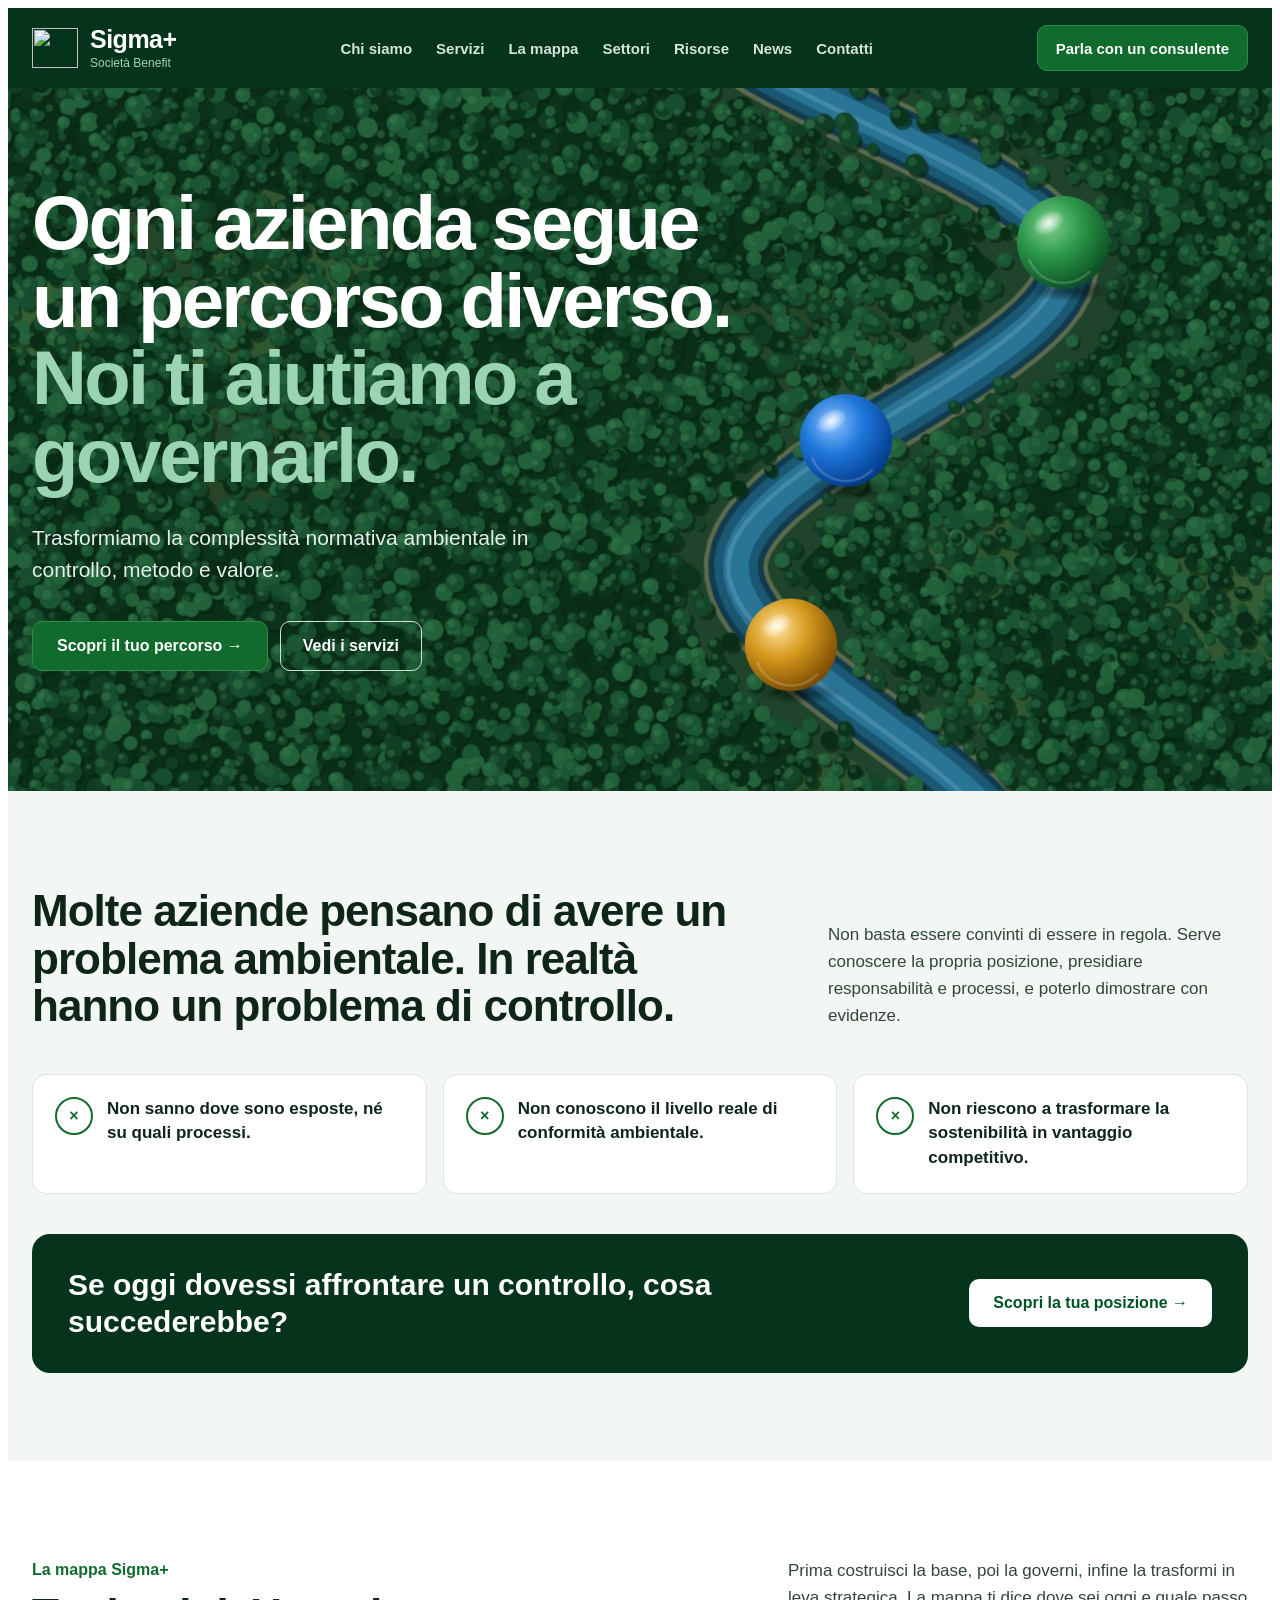
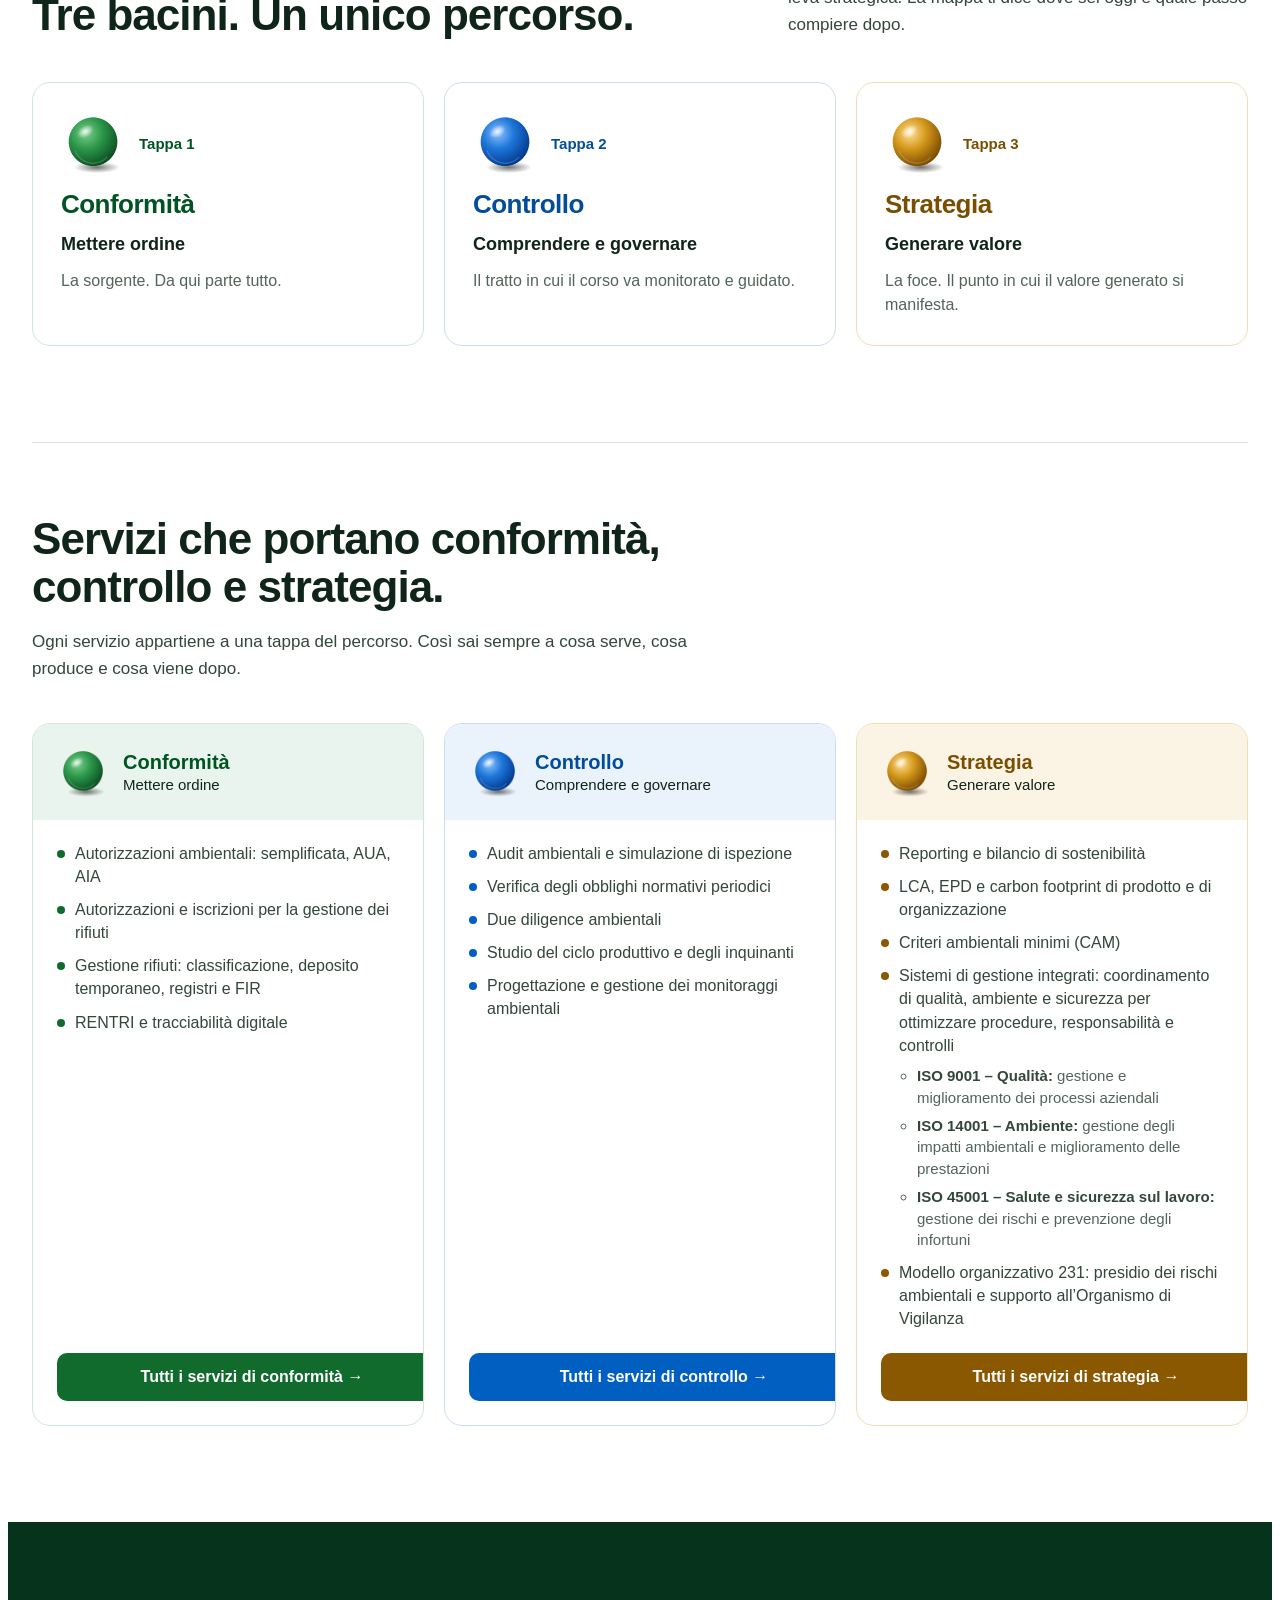
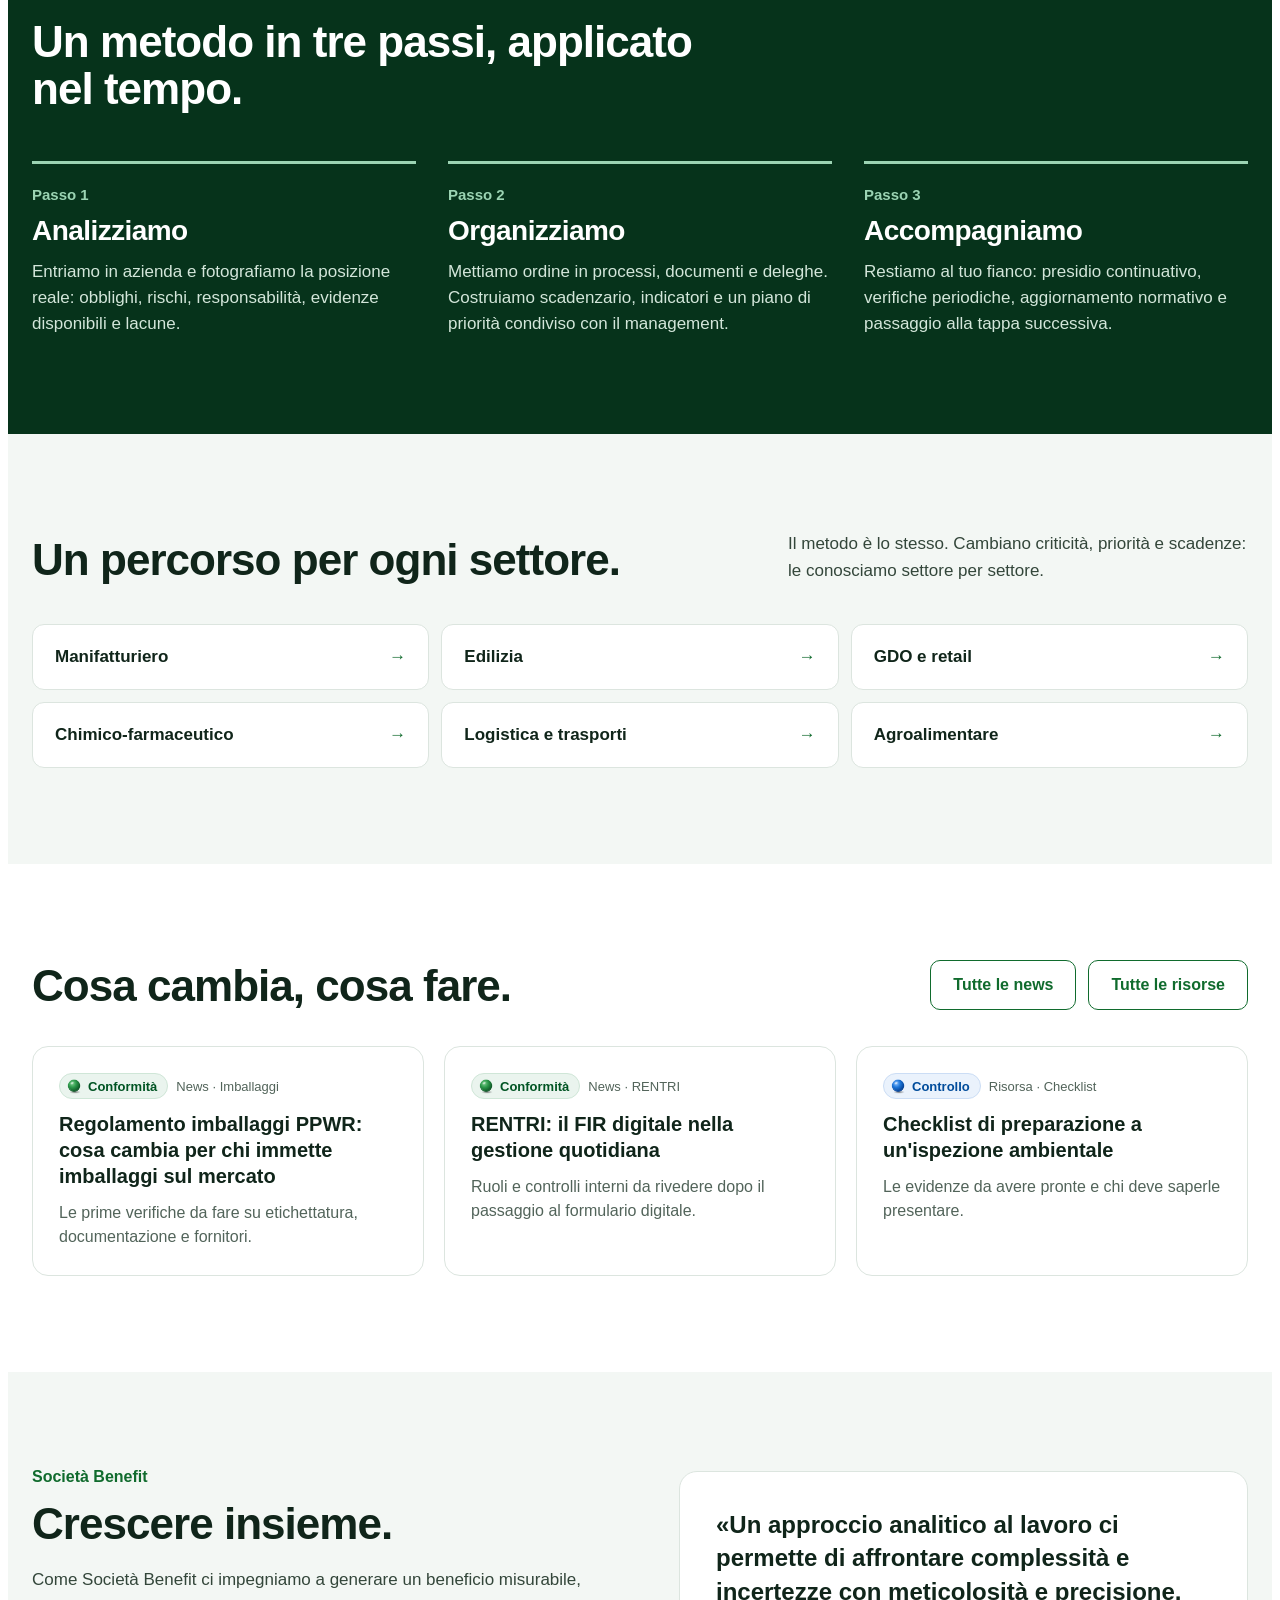
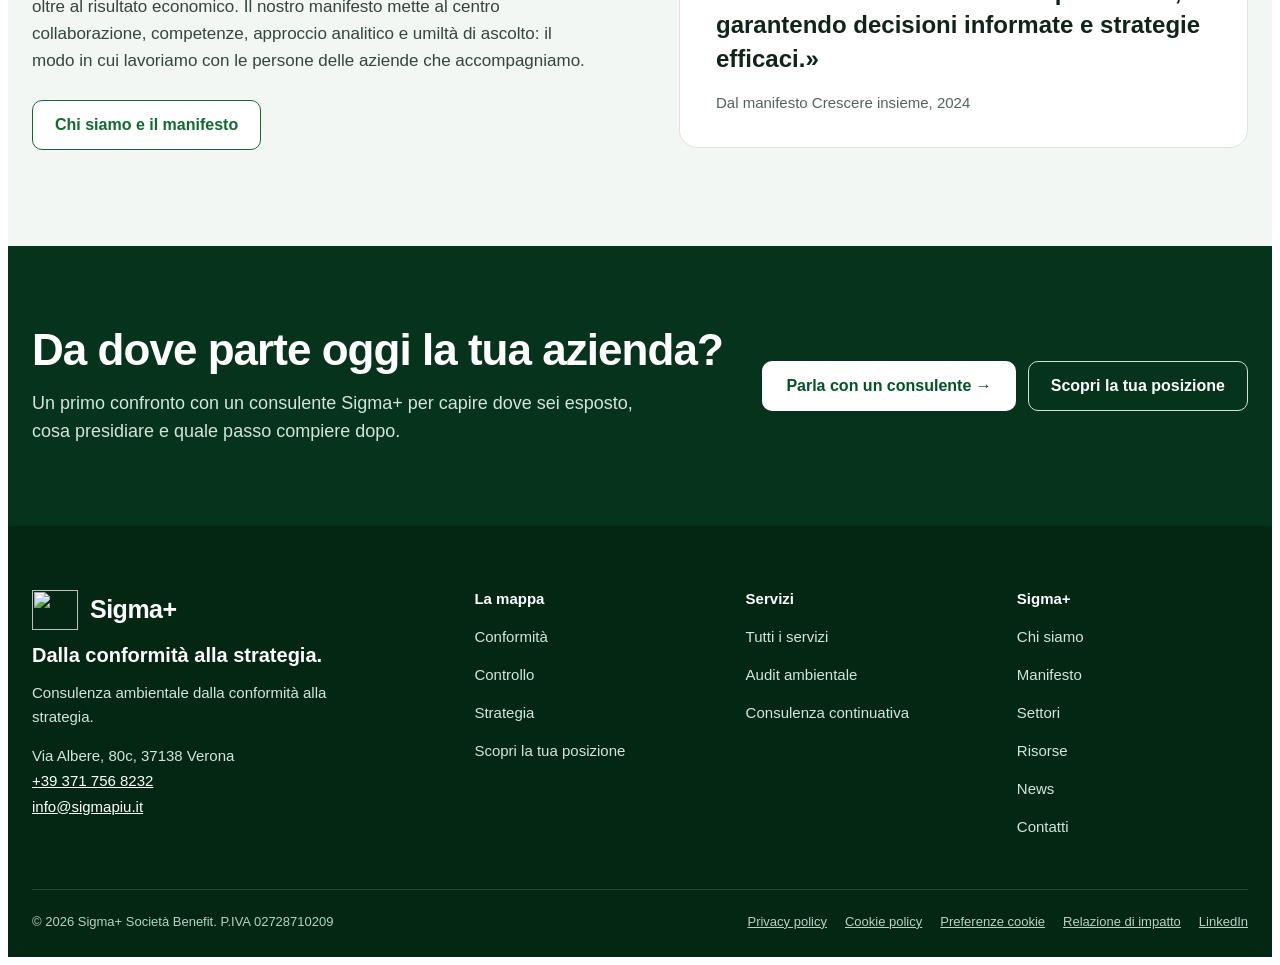
==== commit 56e670a3: "Add files via upload" ====
--- a/index.html
+++ b/index.html
@@ -3,27 +3,104 @@
 <head>
 <meta charset="utf-8">
 <meta name="viewport" content="width=device-width, initial-scale=1">
-<title>Sigma+ — Home</title>
-<meta name="description" content="Sigma+ Società Benefit: consulenza ambientale e per la salute e sicurezza sul lavoro. Dalla conformità alla strategia.">
-<link rel="icon" href="assets/simbolo.png">
-
-<link rel="preconnect" href="https://fonts.googleapis.com">
-<link rel="stylesheet" href="https://fonts.googleapis.com/css2?family=Schibsted+Grotesk:wght@400;500;600;700;800&amp;display=swap">
-<style>
-body{margin:0;background:#FFFFFF}
-*{box-sizing:border-box}
-a{color:#106B2D}a:hover{color:#005423}
-input,select,textarea,button{font-family:inherit}
-:focus-visible{outline:3px solid #015FC2;outline-offset:2px}
-@media (prefers-reduced-motion: reduce){*{transition:none !important}}
-</style>
+<meta http-equiv="Content-Security-Policy" content="default-src 'self'; script-src 'self'; style-src 'self' 'unsafe-inline'; img-src 'self' data:; font-src 'self'; connect-src 'self'; manifest-src 'self'; form-action 'self'; base-uri 'self'; object-src 'none'">
+<meta name="referrer" content="strict-origin-when-cross-origin">
+<title>Sigma+ | Consulenza ambientale dalla conformità alla strategia</title>
+<meta name="description" content="Sigma+ è una Società Benefit di consulenza ambientale a Verona: autorizzazioni, rifiuti e RENTRI, audit, monitoraggi e sostenibilità in un unico percorso.">
+<meta name="robots" content="index, follow, max-image-preview:large">
+<link rel="canonical" href="https://www.sigmapiu.it/">
+<meta name="theme-color" content="#06331B">
+<link rel="icon" href="favicon.ico" sizes="any">
+<link rel="icon" href="assets/icons/favicon-32.png" type="image/png" sizes="32x32">
+<link rel="apple-touch-icon" href="assets/icons/apple-touch-icon.png">
+<link rel="manifest" href="site.webmanifest">
+<meta property="og:type" content="website">
+<meta property="og:site_name" content="Sigma+">
+<meta property="og:locale" content="it_IT">
+<meta property="og:title" content="Sigma+ | Consulenza ambientale dalla conformità alla strategia">
+<meta property="og:description" content="Sigma+ è una Società Benefit di consulenza ambientale a Verona: autorizzazioni, rifiuti e RENTRI, audit, monitoraggi e sostenibilità in un unico percorso.">
+<meta property="og:url" content="https://www.sigmapiu.it/">
+<meta property="og:image" content="https://www.sigmapiu.it/assets/og-image.jpg">
+<meta property="og:image:width" content="1200">
+<meta property="og:image:height" content="630">
+<meta name="twitter:card" content="summary_large_image">
+<link rel="preload" href="assets/fonts/schibsted-grotesk-latin-wght-normal.woff2" as="font" type="font/woff2" crossorigin>
+<link rel="stylesheet" href="assets/fonts/fonts.css">
+<link rel="stylesheet" href="assets/css/base.css">
+<script type="application/ld+json">
+{
+ "@context": "https://schema.org",
+ "@graph": [
+  {
+   "@type": "ProfessionalService",
+   "@id": "https://www.sigmapiu.it/#organizzazione",
+   "name": "Sigma+",
+   "alternateName": "Sigma Più Società Benefit",
+   "description": "Società Benefit di consulenza ambientale: dalla conformità alla strategia.",
+   "slogan": "Dalla conformità alla strategia.",
+   "url": "https://www.sigmapiu.it/",
+   "logo": "https://www.sigmapiu.it/assets/simbolo.png",
+   "image": "https://www.sigmapiu.it/assets/og-image.jpg",
+   "telephone": "+39 371 756 8232",
+   "email": "info@sigmapiu.it",
+   "vatID": "IT02728710209",
+   "address": {
+    "@type": "PostalAddress",
+    "streetAddress": "Via Albere, 80c",
+    "postalCode": "37138",
+    "addressLocality": "Verona",
+    "addressRegion": "VR",
+    "addressCountry": "IT"
+   },
+   "knowsAbout": [
+    "Autorizzazioni ambientali",
+    "Gestione dei rifiuti",
+    "RENTRI",
+    "Audit ambientale",
+    "Monitoraggi ambientali",
+    "ISO 14001",
+    "Reporting di sostenibilità",
+    "LCA e carbon footprint"
+   ]
+  },
+  {
+   "@type": "WebSite",
+   "@id": "https://www.sigmapiu.it/#sito",
+   "url": "https://www.sigmapiu.it/",
+   "name": "Sigma+",
+   "inLanguage": "it-IT",
+   "publisher": {
+    "@id": "https://www.sigmapiu.it/#organizzazione"
+   }
+  },
+  {
+   "@type": "WebPage",
+   "@id": "https://www.sigmapiu.it/#pagina",
+   "url": "https://www.sigmapiu.it/",
+   "name": "Sigma+ | Consulenza ambientale dalla conformità alla strategia",
+   "description": "Sigma+ è una Società Benefit di consulenza ambientale a Verona: autorizzazioni, rifiuti e RENTRI, audit, monitoraggi e sostenibilità in un unico percorso.",
+   "inLanguage": "it-IT",
+   "isPartOf": {
+    "@id": "https://www.sigmapiu.it/#sito"
+   },
+   "about": {
+    "@id": "https://www.sigmapiu.it/#organizzazione"
+   },
+   "primaryImageOfPage": {
+    "@type": "ImageObject",
+    "url": "https://www.sigmapiu.it/assets/og-image.jpg"
+   }
+  }
+ ]
+}
+</script>
 </head>
 <body>
 <div style="font-family: 'Schibsted Grotesk', 'Helvetica Neue', Helvetica, sans-serif; color: #10251A; background: #FFFFFF; min-height: 100vh">
 <header style="background: #06331B; color: #FFFFFF">
 <div style="max-width: 1240px; margin: 0 auto; padding: 12px 24px; display: flex; flex-wrap: wrap; align-items: center; gap: 8px 32px">
 <a href="index.html" aria-label="Sigma+ Società Benefit, home" style="display: flex; align-items: center; gap: 12px; text-decoration: none; color: #FFFFFF; min-height: 56px">
-<img src="assets/simbolo.png" alt="" style="width: 46px; height: 40px; object-fit: contain">
+<img src="assets/simbolo-sm.png" alt="" width="46" height="40" style="width: 46px; height: 40px; object-fit: contain">
 <span style="display: flex; flex-direction: column; line-height: 1"><span style="font-size: 25px; font-weight: 800; letter-spacing: -0.02em">Sigma+</span><span style="font-size: 12px; font-weight: 500; color: #9BD4B3; margin-top: 5px">Società Benefit</span></span>
 </a>
 <nav aria-label="Menu principale" style="display: flex; flex-wrap: wrap; gap: 0 24px; flex: 1 1 480px; justify-content: center">
@@ -39,10 +116,10 @@
 </div>
 </header>
 <section style="position: relative; background: #0B3019; overflow: hidden">
-<img src="assets/hero-home.jpg" alt="Vista dall'alto di un fiume che attraversa un territorio boscato, con tre sfere verde, blu e oro lungo il corso" style="position: absolute; top: 0; left: 0; width: 100%; height: 100%; object-fit: cover; object-position: 75% center">
+<img src="assets/hero-home.jpg" fetchpriority="high" alt="Vista dall'alto di un fiume che attraversa un territorio boscato, con tre sfere verde, blu e oro lungo il corso" style="position: absolute; top: 0; left: 0; width: 100%; height: 100%; object-fit: cover; object-position: 75% center">
 <div style="position: relative; max-width: 1240px; margin: 0 auto; padding: 96px 24px 120px">
 <h1 style="margin: 0; font-size: clamp(42px, 6vw, 76px); line-height: 1.02; font-weight: 800; letter-spacing: -0.035em; color: #FFFFFF; max-width: 760px">Ogni azienda segue un percorso diverso.<span style="display: block; color: #9BD4B3">Noi ti aiutiamo a governarlo.</span></h1>
-<p style="margin: 28px 0 0; font-size: 21px; line-height: 1.5; color: #E4EFE8; max-width: 560px">Trasformiamo la complessità normativa ambientale e di sicurezza in controllo, metodo e valore.</p>
+<p style="margin: 28px 0 0; font-size: 21px; line-height: 1.5; color: #E4EFE8; max-width: 560px">Trasformiamo la complessità normativa ambientale in controllo, metodo e valore.</p>
 <div style="display: flex; flex-wrap: wrap; gap: 12px; margin-top: 36px"><a href="LaMappa.html" style="display: inline-flex; align-items: center; gap: 10px; min-height: 48px; padding: 0 24px; border-radius: 10px; background: #106B2D; color: #FFFFFF; font-weight: 700; font-size: 16px; text-decoration: none; border: 0; cursor: pointer; font-family: 'Schibsted Grotesk', 'Helvetica Neue', Helvetica, sans-serif; border: 1px solid #2F8A4C">Scopri il tuo percorso →</a><a href="Servizi.html" style="display: inline-flex; align-items: center; gap: 10px; min-height: 48px; padding: 0 22px; border-radius: 10px; border: 1.5px solid #CFE3D6; color: #FFFFFF; font-weight: 700; font-size: 16px; text-decoration: none">Vedi i servizi</a></div>
 </div>
 </section>
@@ -54,12 +131,12 @@
 </div>
 <div style="display: grid; grid-template-columns: repeat(auto-fit, minmax(260px, 1fr)); gap: 16px; margin-top: 44px">
 <div style="display: flex; gap: 14px; align-items: flex-start; padding: 22px; border: 1px solid #DCE5DF; border-radius: 14px; background: #FFFFFF"><span aria-hidden="true" style="flex: none; width: 34px; height: 34px; border-radius: 50%; border: 2px solid #106B2D; color: #106B2D; display: flex; align-items: center; justify-content: center; font-weight: 800; font-size: 16px">×</span><p style="margin: 0; font-size: 17px; line-height: 1.45; color: #10251A; font-weight: 600">Non sanno dove sono esposte, né su quali processi.</p></div>
-<div style="display: flex; gap: 14px; align-items: flex-start; padding: 22px; border: 1px solid #DCE5DF; border-radius: 14px; background: #FFFFFF"><span aria-hidden="true" style="flex: none; width: 34px; height: 34px; border-radius: 50%; border: 2px solid #106B2D; color: #106B2D; display: flex; align-items: center; justify-content: center; font-weight: 800; font-size: 16px">×</span><p style="margin: 0; font-size: 17px; line-height: 1.45; color: #10251A; font-weight: 600">Non conoscono il livello reale di conformità ambientale e di sicurezza.</p></div>
+<div style="display: flex; gap: 14px; align-items: flex-start; padding: 22px; border: 1px solid #DCE5DF; border-radius: 14px; background: #FFFFFF"><span aria-hidden="true" style="flex: none; width: 34px; height: 34px; border-radius: 50%; border: 2px solid #106B2D; color: #106B2D; display: flex; align-items: center; justify-content: center; font-weight: 800; font-size: 16px">×</span><p style="margin: 0; font-size: 17px; line-height: 1.45; color: #10251A; font-weight: 600">Non conoscono il livello reale di conformità ambientale.</p></div>
 <div style="display: flex; gap: 14px; align-items: flex-start; padding: 22px; border: 1px solid #DCE5DF; border-radius: 14px; background: #FFFFFF"><span aria-hidden="true" style="flex: none; width: 34px; height: 34px; border-radius: 50%; border: 2px solid #106B2D; color: #106B2D; display: flex; align-items: center; justify-content: center; font-weight: 800; font-size: 16px">×</span><p style="margin: 0; font-size: 17px; line-height: 1.45; color: #10251A; font-weight: 600">Non riescono a trasformare la sostenibilità in vantaggio competitivo.</p></div>
 </div>
 <div style="margin-top: 40px; padding: 32px 36px; border-radius: 18px; background: #06331B; display: flex; flex-wrap: wrap; gap: 20px 40px; align-items: center; justify-content: space-between">
 <p style="margin: 0; font-size: clamp(22px, 2.6vw, 30px); line-height: 1.25; font-weight: 700; color: #FFFFFF; flex: 1 1 520px">Se oggi dovessi affrontare un controllo, cosa succederebbe?</p>
-<a href="LaMappa.html" style="display: inline-flex; align-items: center; gap: 10px; min-height: 48px; padding: 0 24px; border-radius: 10px; background: #106B2D; color: #FFFFFF; font-weight: 700; font-size: 16px; text-decoration: none; border: 0; cursor: pointer; font-family: 'Schibsted Grotesk', 'Helvetica Neue', Helvetica, sans-serif; background: #FFFFFF; color: #005423">Scopri la tua posizione →</a>
+<a href="LaMappa.html#posizione" style="display: inline-flex; align-items: center; gap: 10px; min-height: 48px; padding: 0 24px; border-radius: 10px; background: #106B2D; color: #FFFFFF; font-weight: 700; font-size: 16px; text-decoration: none; border: 0; cursor: pointer; font-family: 'Schibsted Grotesk', 'Helvetica Neue', Helvetica, sans-serif; background: #FFFFFF; color: #005423">Scopri la tua posizione →</a>
 </div>
 </div>
 </section>
@@ -70,80 +147,54 @@
 <p style="margin: 0; font-size: 17px; line-height: 1.6; color: #33463A; flex: 1 1 340px; max-width: 460px">Prima costruisci la base, poi la governi, infine la trasformi in leva strategica. La mappa ti dice dove sei oggi e quale passo compiere dopo.</p>
 </div>
 <div style="display: grid; grid-template-columns: repeat(auto-fit, minmax(280px, 1fr)); gap: 20px">
-<a href="LaMappa.html" style="display: flex; flex-direction: column; gap: 14px; padding: 28px; border-radius: 18px; background: #FFFFFF; border: 1px solid #CFE6D7; text-decoration: none">
-<div style="display: flex; align-items: center; gap: 14px"><img src="assets/sfera-g.png" alt="" style="width: 64px; height: 64px; flex: none"><span style="font-size: 15px; font-weight: 700; color: #005423">Tappa 1</span></div>
-<p style="margin: 0; font-size: 26px; font-weight: 800; letter-spacing: -0.02em; color: #005423">Conformità</p>
+<a href="LaMappa.html#conformita" style="display: flex; flex-direction: column; gap: 14px; padding: 28px; border-radius: 18px; background: #FFFFFF; border: 1px solid #CFE6D7; text-decoration: none">
+<div style="display: flex; align-items: center; gap: 14px"><img loading="lazy" decoding="async" src="assets/sfera-g.png" alt="" style="width: 64px; height: 64px; flex: none"><span style="font-size: 15px; font-weight: 700; color: #005423">Tappa 1</span></div>
+<h3 style="margin: 0; font-size: 26px; font-weight: 800; letter-spacing: -0.02em; color: #005423">Conformità</h3>
 <p style="margin: 0; font-size: 18px; font-weight: 600; color: #10251A">Mettere ordine</p>
 <p style="margin: 0; font-size: 16px; line-height: 1.5; color: #52645A">La sorgente. Da qui parte tutto.</p></a>
-<a href="LaMappa.html" style="display: flex; flex-direction: column; gap: 14px; padding: 28px; border-radius: 18px; background: #FFFFFF; border: 1px solid #CBDDF5; text-decoration: none">
-<div style="display: flex; align-items: center; gap: 14px"><img src="assets/sfera-b.png" alt="" style="width: 64px; height: 64px; flex: none"><span style="font-size: 15px; font-weight: 700; color: #014C9B">Tappa 2</span></div>
-<p style="margin: 0; font-size: 26px; font-weight: 800; letter-spacing: -0.02em; color: #014C9B">Controllo</p>
+<a href="LaMappa.html#controllo" style="display: flex; flex-direction: column; gap: 14px; padding: 28px; border-radius: 18px; background: #FFFFFF; border: 1px solid #CBDDF5; text-decoration: none">
+<div style="display: flex; align-items: center; gap: 14px"><img loading="lazy" decoding="async" src="assets/sfera-b.png" alt="" style="width: 64px; height: 64px; flex: none"><span style="font-size: 15px; font-weight: 700; color: #014C9B">Tappa 2</span></div>
+<h3 style="margin: 0; font-size: 26px; font-weight: 800; letter-spacing: -0.02em; color: #014C9B">Controllo</h3>
 <p style="margin: 0; font-size: 18px; font-weight: 600; color: #10251A">Comprendere e governare</p>
-<p style="margin: 0; font-size: 16px; line-height: 1.5; color: #52645A">Il tratto da governare. Dove il corso va monitorato e guidato.</p></a>
-<a href="LaMappa.html" style="display: flex; flex-direction: column; gap: 14px; padding: 28px; border-radius: 18px; background: #FFFFFF; border: 1px solid #F0DDB5; text-decoration: none">
-<div style="display: flex; align-items: center; gap: 14px"><img src="assets/sfera-o.png" alt="" style="width: 64px; height: 64px; flex: none"><span style="font-size: 15px; font-weight: 700; color: #7A4E00">Tappa 3</span></div>
-<p style="margin: 0; font-size: 26px; font-weight: 800; letter-spacing: -0.02em; color: #7A4E00">Strategia</p>
+<p style="margin: 0; font-size: 16px; line-height: 1.5; color: #52645A">Il tratto in cui il corso va monitorato e guidato.</p></a>
+<a href="LaMappa.html#strategia" style="display: flex; flex-direction: column; gap: 14px; padding: 28px; border-radius: 18px; background: #FFFFFF; border: 1px solid #F0DDB5; text-decoration: none">
+<div style="display: flex; align-items: center; gap: 14px"><img loading="lazy" decoding="async" src="assets/sfera-o.png" alt="" style="width: 64px; height: 64px; flex: none"><span style="font-size: 15px; font-weight: 700; color: #7A4E00">Tappa 3</span></div>
+<h3 style="margin: 0; font-size: 26px; font-weight: 800; letter-spacing: -0.02em; color: #7A4E00">Strategia</h3>
 <p style="margin: 0; font-size: 18px; font-weight: 600; color: #10251A">Generare valore</p>
 <p style="margin: 0; font-size: 16px; line-height: 1.5; color: #52645A">La foce. Il punto in cui il valore generato si manifesta.</p></a>
 </div>
 </div>
 </section>
-<section style="padding: 96px 24px; background: #F3F7F4">
-<div style="max-width: 1240px; margin: 0 auto">
-<h2 style="margin: 0; font-size: clamp(30px, 3.6vw, 44px); line-height: 1.08; font-weight: 800; letter-spacing: -0.022em; color: #10251A; max-width: 820px">Ambiente e sicurezza: due ambiti, lo stesso presidio.</h2>
-<p style="margin: 0; font-size: 17px; line-height: 1.6; color: #33463A; max-width: 720px; margin-top: 18px">Chi è responsabile, quali evidenze esistono, cosa accade in caso di ispezione: le domande sono le stesse. Per questo le governiamo con un unico metodo, un unico scadenzario e un unico interlocutore.</p>
-<div style="display: flex; flex-wrap: wrap; gap: 20px; margin-top: 40px">
-<div style="flex: 1 1 380px; padding: 32px; border-radius: 18px; background: #FFFFFF; border: 1px solid #DCE5DF; display: flex; flex-direction: column; gap: 14px">
-<h3 style="margin: 0; font-size: 21px; line-height: 1.25; font-weight: 700; letter-spacing: -0.01em; color: #10251A; font-size: 24px">Ambiente</h3><p style="margin: 0; font-size: 17px; line-height: 1.6; color: #33463A">Autorizzazioni, rifiuti, emissioni, monitoraggi e sostenibilità: dalla pratica al dato che il management può usare.</p>
-<ul style="margin: 4px 0 0; padding: 0; list-style: none; display: flex; flex-direction: column; gap: 8px"><li style="display: flex; gap: 10px; align-items: flex-start; font-size: 16px; line-height: 1.45; color: #33463A"><span aria-hidden="true" style="flex: none; width: 8px; height: 8px; border-radius: 50%; background: #106B2D; margin-top: 8px"></span><span>Autorizzazioni, rifiuti e RENTRI</span></li>
-<li style="display: flex; gap: 10px; align-items: flex-start; font-size: 16px; line-height: 1.45; color: #33463A"><span aria-hidden="true" style="flex: none; width: 8px; height: 8px; border-radius: 50%; background: #015FC2; margin-top: 8px"></span><span>Audit, monitoraggi e due diligence</span></li>
-<li style="display: flex; gap: 10px; align-items: flex-start; font-size: 16px; line-height: 1.45; color: #33463A"><span aria-hidden="true" style="flex: none; width: 8px; height: 8px; border-radius: 50%; background: #8A5800; margin-top: 8px"></span><span>ESG, LCA, carbon footprint e certificazioni</span></li>
-</ul>
-<a href="Servizi.html" style="margin-top: auto; font-weight: 700; font-size: 16px; min-height: 44px; display: inline-flex; align-items: center">Servizi per l'ambiente →</a></div>
-<div style="flex: 1 1 380px; padding: 32px; border-radius: 18px; background: #FFFFFF; border: 1px solid #DCE5DF; display: flex; flex-direction: column; gap: 14px">
-<h3 style="margin: 0; font-size: 21px; line-height: 1.25; font-weight: 700; letter-spacing: -0.01em; color: #10251A; font-size: 24px">Salute e sicurezza sul lavoro</h3><p style="margin: 0; font-size: 17px; line-height: 1.6; color: #33463A">Valutazione dei rischi, formazione, appalti e cantieri: responsabilità chiare e documentate, verificabili in ogni momento.</p>
-<ul style="margin: 4px 0 0; padding: 0; list-style: none; display: flex; flex-direction: column; gap: 8px"><li style="display: flex; gap: 10px; align-items: flex-start; font-size: 16px; line-height: 1.45; color: #33463A"><span aria-hidden="true" style="flex: none; width: 8px; height: 8px; border-radius: 50%; background: #106B2D; margin-top: 8px"></span><span>DVR, RSPP esterno e formazione obbligatoria</span></li>
-<li style="display: flex; gap: 10px; align-items: flex-start; font-size: 16px; line-height: 1.45; color: #33463A"><span aria-hidden="true" style="flex: none; width: 8px; height: 8px; border-radius: 50%; background: #015FC2; margin-top: 8px"></span><span>Audit, indagini strumentali e analisi degli infortuni</span></li>
-<li style="display: flex; gap: 10px; align-items: flex-start; font-size: 16px; line-height: 1.45; color: #33463A"><span aria-hidden="true" style="flex: none; width: 8px; height: 8px; border-radius: 50%; background: #8A5800; margin-top: 8px"></span><span>ISO 45001, sistemi integrati e modello 231</span></li>
-</ul>
-<a href="Sicurezza.html" style="margin-top: auto; font-weight: 700; font-size: 16px; min-height: 44px; display: inline-flex; align-items: center">Servizi per la sicurezza →</a></div>
-</div>
-</div>
-</section>
-<section style="padding: 96px 24px">
-<div style="max-width: 1240px; margin: 0 auto">
-<h2 style="margin: 0; font-size: clamp(30px, 3.6vw, 44px); line-height: 1.08; font-weight: 800; letter-spacing: -0.022em; color: #10251A; max-width: 760px">Servizi che portano controllo, sicurezza e visione.</h2>
+<section style="padding: 0 24px 96px">
+<div style="max-width: 1240px; margin: 0 auto; padding-top: 72px; border-top: 1px solid #DCE5DF">
+<h2 style="margin: 0; font-size: clamp(30px, 3.6vw, 44px); line-height: 1.08; font-weight: 800; letter-spacing: -0.022em; color: #10251A; max-width: 760px">Servizi che portano conformità, controllo e strategia.</h2>
 <p style="margin: 0; font-size: 17px; line-height: 1.6; color: #33463A; max-width: 680px; margin-top: 18px">Ogni servizio appartiene a una tappa del percorso. Così sai sempre a cosa serve, cosa produce e cosa viene dopo.</p>
 <div style="display: grid; grid-template-columns: repeat(auto-fit, minmax(300px, 1fr)); gap: 20px; margin-top: 40px"><div style="display: flex; flex-direction: column; border-radius: 18px; overflow: hidden; border: 1px solid #CFE6D7; background: #FFFFFF">
-<div style="display: flex; align-items: center; gap: 14px; padding: 22px 24px; background: #EAF4EE"><img src="assets/sfera-g.png" alt="" style="width: 52px; height: 52px; flex: none"><div><p style="margin: 0; font-size: 20px; font-weight: 800; color: #005423">Conformità</p><p style="margin: 2px 0 0; font-size: 15px; color: #10251A">Mettere ordine</p></div></div>
+<div style="display: flex; align-items: center; gap: 14px; padding: 22px 24px; background: #EAF4EE"><img loading="lazy" decoding="async" src="assets/sfera-g.png" alt="" style="width: 52px; height: 52px; flex: none"><div><h3 style="margin: 0; font-size: 20px; font-weight: 800; color: #005423">Conformità</h3><p style="margin: 2px 0 0; font-size: 15px; color: #10251A">Mettere ordine</p></div></div>
 <ul style="margin: 0; padding: 22px 24px; list-style: none; display: flex; flex-direction: column; gap: 10px; flex: 1"><li style="display: flex; gap: 10px; align-items: flex-start; font-size: 16px; line-height: 1.45; color: #33463A"><span aria-hidden="true" style="flex: none; width: 8px; height: 8px; border-radius: 50%; background: #106B2D; margin-top: 8px"></span><span>Autorizzazioni ambientali: semplificata, AUA, AIA</span></li>
 <li style="display: flex; gap: 10px; align-items: flex-start; font-size: 16px; line-height: 1.45; color: #33463A"><span aria-hidden="true" style="flex: none; width: 8px; height: 8px; border-radius: 50%; background: #106B2D; margin-top: 8px"></span><span>Autorizzazioni e iscrizioni per la gestione dei rifiuti</span></li>
 <li style="display: flex; gap: 10px; align-items: flex-start; font-size: 16px; line-height: 1.45; color: #33463A"><span aria-hidden="true" style="flex: none; width: 8px; height: 8px; border-radius: 50%; background: #106B2D; margin-top: 8px"></span><span>Gestione rifiuti: classificazione, deposito temporaneo, registri e FIR</span></li>
 <li style="display: flex; gap: 10px; align-items: flex-start; font-size: 16px; line-height: 1.45; color: #33463A"><span aria-hidden="true" style="flex: none; width: 8px; height: 8px; border-radius: 50%; background: #106B2D; margin-top: 8px"></span><span>RENTRI e tracciabilità digitale</span></li>
-<li style="display: flex; gap: 10px; align-items: flex-start; font-size: 16px; line-height: 1.45; color: #33463A"><span aria-hidden="true" style="flex: none; width: 8px; height: 8px; border-radius: 50%; background: #106B2D; margin-top: 8px"></span><span>Documento di valutazione dei rischi (DVR) e aggiornamenti</span></li>
-<li style="display: flex; gap: 10px; align-items: flex-start; font-size: 16px; line-height: 1.45; color: #33463A"><span aria-hidden="true" style="flex: none; width: 8px; height: 8px; border-radius: 50%; background: #106B2D; margin-top: 8px"></span><span>Servizio RSPP esterno e supporto agli ASPP</span></li>
 </ul>
-<div style="padding: 0 24px 24px"><a href="Servizi.html" style="display: inline-flex; align-items: center; gap: 10px; min-height: 48px; padding: 0 24px; border-radius: 10px; background: #106B2D; color: #FFFFFF; font-weight: 700; font-size: 16px; text-decoration: none; border: 0; cursor: pointer; font-family: 'Schibsted Grotesk', 'Helvetica Neue', Helvetica, sans-serif; background: #106B2D; width: 100%; justify-content: center">Tutti i servizi di conformità →</a></div></div>
+<div style="padding: 0 24px 24px"><a href="Servizi.html#conformita" style="display: inline-flex; align-items: center; gap: 10px; min-height: 48px; padding: 0 24px; border-radius: 10px; background: #106B2D; color: #FFFFFF; font-weight: 700; font-size: 16px; text-decoration: none; border: 0; cursor: pointer; font-family: 'Schibsted Grotesk', 'Helvetica Neue', Helvetica, sans-serif; background: #106B2D; width: 100%; justify-content: center">Tutti i servizi di conformità →</a></div></div>
 <div style="display: flex; flex-direction: column; border-radius: 18px; overflow: hidden; border: 1px solid #CBDDF5; background: #FFFFFF">
-<div style="display: flex; align-items: center; gap: 14px; padding: 22px 24px; background: #EAF2FC"><img src="assets/sfera-b.png" alt="" style="width: 52px; height: 52px; flex: none"><div><p style="margin: 0; font-size: 20px; font-weight: 800; color: #014C9B">Controllo</p><p style="margin: 2px 0 0; font-size: 15px; color: #10251A">Comprendere e governare</p></div></div>
+<div style="display: flex; align-items: center; gap: 14px; padding: 22px 24px; background: #EAF2FC"><img loading="lazy" decoding="async" src="assets/sfera-b.png" alt="" style="width: 52px; height: 52px; flex: none"><div><h3 style="margin: 0; font-size: 20px; font-weight: 800; color: #014C9B">Controllo</h3><p style="margin: 2px 0 0; font-size: 15px; color: #10251A">Comprendere e governare</p></div></div>
 <ul style="margin: 0; padding: 22px 24px; list-style: none; display: flex; flex-direction: column; gap: 10px; flex: 1"><li style="display: flex; gap: 10px; align-items: flex-start; font-size: 16px; line-height: 1.45; color: #33463A"><span aria-hidden="true" style="flex: none; width: 8px; height: 8px; border-radius: 50%; background: #015FC2; margin-top: 8px"></span><span>Audit ambientali e simulazione di ispezione</span></li>
 <li style="display: flex; gap: 10px; align-items: flex-start; font-size: 16px; line-height: 1.45; color: #33463A"><span aria-hidden="true" style="flex: none; width: 8px; height: 8px; border-radius: 50%; background: #015FC2; margin-top: 8px"></span><span>Verifica degli obblighi normativi periodici</span></li>
 <li style="display: flex; gap: 10px; align-items: flex-start; font-size: 16px; line-height: 1.45; color: #33463A"><span aria-hidden="true" style="flex: none; width: 8px; height: 8px; border-radius: 50%; background: #015FC2; margin-top: 8px"></span><span>Due diligence ambientali</span></li>
 <li style="display: flex; gap: 10px; align-items: flex-start; font-size: 16px; line-height: 1.45; color: #33463A"><span aria-hidden="true" style="flex: none; width: 8px; height: 8px; border-radius: 50%; background: #015FC2; margin-top: 8px"></span><span>Studio del ciclo produttivo e degli inquinanti</span></li>
-<li style="display: flex; gap: 10px; align-items: flex-start; font-size: 16px; line-height: 1.45; color: #33463A"><span aria-hidden="true" style="flex: none; width: 8px; height: 8px; border-radius: 50%; background: #015FC2; margin-top: 8px"></span><span>Audit e sopralluoghi di sicurezza</span></li>
-<li style="display: flex; gap: 10px; align-items: flex-start; font-size: 16px; line-height: 1.45; color: #33463A"><span aria-hidden="true" style="flex: none; width: 8px; height: 8px; border-radius: 50%; background: #015FC2; margin-top: 8px"></span><span>Indagini su rumore, vibrazioni, agenti chimici, microclima</span></li>
+<li style="display: flex; gap: 10px; align-items: flex-start; font-size: 16px; line-height: 1.45; color: #33463A"><span aria-hidden="true" style="flex: none; width: 8px; height: 8px; border-radius: 50%; background: #015FC2; margin-top: 8px"></span><span>Progettazione e gestione dei monitoraggi ambientali</span></li>
 </ul>
-<div style="padding: 0 24px 24px"><a href="Servizi.html" style="display: inline-flex; align-items: center; gap: 10px; min-height: 48px; padding: 0 24px; border-radius: 10px; background: #106B2D; color: #FFFFFF; font-weight: 700; font-size: 16px; text-decoration: none; border: 0; cursor: pointer; font-family: 'Schibsted Grotesk', 'Helvetica Neue', Helvetica, sans-serif; background: #015FC2; width: 100%; justify-content: center">Tutti i servizi di controllo →</a></div></div>
+<div style="padding: 0 24px 24px"><a href="Servizi.html#controllo" style="display: inline-flex; align-items: center; gap: 10px; min-height: 48px; padding: 0 24px; border-radius: 10px; background: #106B2D; color: #FFFFFF; font-weight: 700; font-size: 16px; text-decoration: none; border: 0; cursor: pointer; font-family: 'Schibsted Grotesk', 'Helvetica Neue', Helvetica, sans-serif; background: #015FC2; width: 100%; justify-content: center">Tutti i servizi di controllo →</a></div></div>
 <div style="display: flex; flex-direction: column; border-radius: 18px; overflow: hidden; border: 1px solid #F0DDB5; background: #FFFFFF">
-<div style="display: flex; align-items: center; gap: 14px; padding: 22px 24px; background: #FBF3E3"><img src="assets/sfera-o.png" alt="" style="width: 52px; height: 52px; flex: none"><div><p style="margin: 0; font-size: 20px; font-weight: 800; color: #7A4E00">Strategia</p><p style="margin: 2px 0 0; font-size: 15px; color: #10251A">Generare valore</p></div></div>
+<div style="display: flex; align-items: center; gap: 14px; padding: 22px 24px; background: #FBF3E3"><img loading="lazy" decoding="async" src="assets/sfera-o.png" alt="" style="width: 52px; height: 52px; flex: none"><div><h3 style="margin: 0; font-size: 20px; font-weight: 800; color: #7A4E00">Strategia</h3><p style="margin: 2px 0 0; font-size: 15px; color: #10251A">Generare valore</p></div></div>
 <ul style="margin: 0; padding: 22px 24px; list-style: none; display: flex; flex-direction: column; gap: 10px; flex: 1"><li style="display: flex; gap: 10px; align-items: flex-start; font-size: 16px; line-height: 1.45; color: #33463A"><span aria-hidden="true" style="flex: none; width: 8px; height: 8px; border-radius: 50%; background: #8A5800; margin-top: 8px"></span><span>Reporting e bilancio di sostenibilità</span></li>
 <li style="display: flex; gap: 10px; align-items: flex-start; font-size: 16px; line-height: 1.45; color: #33463A"><span aria-hidden="true" style="flex: none; width: 8px; height: 8px; border-radius: 50%; background: #8A5800; margin-top: 8px"></span><span>LCA, EPD e carbon footprint di prodotto e di organizzazione</span></li>
 <li style="display: flex; gap: 10px; align-items: flex-start; font-size: 16px; line-height: 1.45; color: #33463A"><span aria-hidden="true" style="flex: none; width: 8px; height: 8px; border-radius: 50%; background: #8A5800; margin-top: 8px"></span><span>Criteri ambientali minimi (CAM)</span></li>
-<li style="display: flex; gap: 10px; align-items: flex-start; font-size: 16px; line-height: 1.45; color: #33463A"><span aria-hidden="true" style="flex: none; width: 8px; height: 8px; border-radius: 50%; background: #8A5800; margin-top: 8px"></span><span>Certificazioni: ISO 14001, EMAS</span></li>
-<li style="display: flex; gap: 10px; align-items: flex-start; font-size: 16px; line-height: 1.45; color: #33463A"><span aria-hidden="true" style="flex: none; width: 8px; height: 8px; border-radius: 50%; background: #8A5800; margin-top: 8px"></span><span>Sistemi di gestione ISO 45001 e sistemi integrati ambiente, sicurezza, qualità</span></li>
-<li style="display: flex; gap: 10px; align-items: flex-start; font-size: 16px; line-height: 1.45; color: #33463A"><span aria-hidden="true" style="flex: none; width: 8px; height: 8px; border-radius: 50%; background: #8A5800; margin-top: 8px"></span><span>Modello organizzativo 231: parte ambiente e sicurezza, supporto all'OdV</span></li>
+<li style="display: flex; gap: 10px; align-items: flex-start; font-size: 16px; line-height: 1.45; color: #33463A"><span aria-hidden="true" style="flex: none; width: 8px; height: 8px; border-radius: 50%; background: #8A5800; margin-top: 8px"></span><span>Sistemi di gestione integrati: coordinamento di qualità, ambiente e sicurezza per ottimizzare procedure, responsabilità e controlli<ul style="margin: 8px 0 0; padding-left: 18px; display: flex; flex-direction: column; gap: 6px; font-size: 15px; line-height: 1.45; color: #52645A"><li><strong style="color: #33463A">ISO 9001 – Qualità:</strong> gestione e miglioramento dei processi aziendali</li><li><strong style="color: #33463A">ISO 14001 – Ambiente:</strong> gestione degli impatti ambientali e miglioramento delle prestazioni</li><li><strong style="color: #33463A">ISO 45001 – Salute e sicurezza sul lavoro:</strong> gestione dei rischi e prevenzione degli infortuni</li></ul></span></li>
+<li style="display: flex; gap: 10px; align-items: flex-start; font-size: 16px; line-height: 1.45; color: #33463A"><span aria-hidden="true" style="flex: none; width: 8px; height: 8px; border-radius: 50%; background: #8A5800; margin-top: 8px"></span><span>Modello organizzativo 231: presidio dei rischi ambientali e supporto all’Organismo di Vigilanza</span></li>
 </ul>
-<div style="padding: 0 24px 24px"><a href="Servizi.html" style="display: inline-flex; align-items: center; gap: 10px; min-height: 48px; padding: 0 24px; border-radius: 10px; background: #106B2D; color: #FFFFFF; font-weight: 700; font-size: 16px; text-decoration: none; border: 0; cursor: pointer; font-family: 'Schibsted Grotesk', 'Helvetica Neue', Helvetica, sans-serif; background: #8A5800; width: 100%; justify-content: center">Tutti i servizi di strategia →</a></div></div>
+<div style="padding: 0 24px 24px"><a href="Servizi.html#strategia" style="display: inline-flex; align-items: center; gap: 10px; min-height: 48px; padding: 0 24px; border-radius: 10px; background: #106B2D; color: #FFFFFF; font-weight: 700; font-size: 16px; text-decoration: none; border: 0; cursor: pointer; font-family: 'Schibsted Grotesk', 'Helvetica Neue', Helvetica, sans-serif; background: #8A5800; width: 100%; justify-content: center">Tutti i servizi di strategia →</a></div></div>
 </div>
 </div>
 </section>
@@ -160,16 +211,14 @@
 <section style="padding: 96px 24px; background: #F3F7F4">
 <div style="max-width: 1240px; margin: 0 auto">
 <div style="display: flex; flex-wrap: wrap; gap: 24px 64px; align-items: flex-end; margin-bottom: 40px">
-<h2 style="margin: 0; font-size: clamp(30px, 3.6vw, 44px); line-height: 1.08; font-weight: 800; letter-spacing: -0.022em; color: #10251A; flex: 1 1 480px">Ogni settore ha il proprio percorso.</h2>
+<h2 style="margin: 0; font-size: clamp(30px, 3.6vw, 44px); line-height: 1.08; font-weight: 800; letter-spacing: -0.022em; color: #10251A; flex: 1 1 480px">Un percorso per ogni settore.</h2>
 <p style="margin: 0; font-size: 17px; line-height: 1.6; color: #33463A; flex: 1 1 340px; max-width: 460px">Il metodo è lo stesso. Cambiano criticità, priorità e scadenze: le conosciamo settore per settore.</p></div>
-<div style="display: grid; grid-template-columns: repeat(auto-fit, minmax(260px, 1fr)); gap: 12px"><a href="Settori.html" style="display: flex; align-items: center; justify-content: space-between; gap: 12px; min-height: 64px; padding: 0 22px; border: 1px solid #DCE5DF; border-radius: 12px; background: #FFFFFF; text-decoration: none; color: #10251A; font-size: 17px; font-weight: 700">Manifatturiero<span aria-hidden="true" style="color: #106B2D">→</span></a>
-<a href="Settori.html" style="display: flex; align-items: center; justify-content: space-between; gap: 12px; min-height: 64px; padding: 0 22px; border: 1px solid #DCE5DF; border-radius: 12px; background: #FFFFFF; text-decoration: none; color: #10251A; font-size: 17px; font-weight: 700">Edilizia<span aria-hidden="true" style="color: #106B2D">→</span></a>
-<a href="Settori.html" style="display: flex; align-items: center; justify-content: space-between; gap: 12px; min-height: 64px; padding: 0 22px; border: 1px solid #DCE5DF; border-radius: 12px; background: #FFFFFF; text-decoration: none; color: #10251A; font-size: 17px; font-weight: 700">GDO e retail<span aria-hidden="true" style="color: #106B2D">→</span></a>
-<a href="Settori.html" style="display: flex; align-items: center; justify-content: space-between; gap: 12px; min-height: 64px; padding: 0 22px; border: 1px solid #DCE5DF; border-radius: 12px; background: #FFFFFF; text-decoration: none; color: #10251A; font-size: 17px; font-weight: 700">Officine e gommisti<span aria-hidden="true" style="color: #106B2D">→</span></a>
-<a href="Settori.html" style="display: flex; align-items: center; justify-content: space-between; gap: 12px; min-height: 64px; padding: 0 22px; border: 1px solid #DCE5DF; border-radius: 12px; background: #FFFFFF; text-decoration: none; color: #10251A; font-size: 17px; font-weight: 700">Chimico farmaceutico<span aria-hidden="true" style="color: #106B2D">→</span></a>
-<a href="Settori.html" style="display: flex; align-items: center; justify-content: space-between; gap: 12px; min-height: 64px; padding: 0 22px; border: 1px solid #DCE5DF; border-radius: 12px; background: #FFFFFF; text-decoration: none; color: #10251A; font-size: 17px; font-weight: 700">Logistica e trasporti<span aria-hidden="true" style="color: #106B2D">→</span></a>
-<a href="Settori.html" style="display: flex; align-items: center; justify-content: space-between; gap: 12px; min-height: 64px; padding: 0 22px; border: 1px solid #DCE5DF; border-radius: 12px; background: #FFFFFF; text-decoration: none; color: #10251A; font-size: 17px; font-weight: 700">Agroalimentare<span aria-hidden="true" style="color: #106B2D">→</span></a>
-<a href="Settori.html" style="display: flex; align-items: center; justify-content: space-between; gap: 12px; min-height: 64px; padding: 0 22px; border: 1px solid #DCE5DF; border-radius: 12px; background: #FFFFFF; text-decoration: none; color: #10251A; font-size: 17px; font-weight: 700">Pubblica amministrazione<span aria-hidden="true" style="color: #106B2D">→</span></a>
+<div style="display: grid; grid-template-columns: repeat(auto-fill, minmax(min(100%, 340px), 1fr)); gap: 12px"><a href="Settori.html#manifatturiero" style="display: flex; align-items: center; justify-content: space-between; gap: 12px; min-height: 64px; padding: 0 22px; border: 1px solid #DCE5DF; border-radius: 12px; background: #FFFFFF; text-decoration: none; color: #10251A; font-size: 17px; font-weight: 700">Manifatturiero<span aria-hidden="true" style="color: #106B2D">→</span></a>
+<a href="Settori.html#edilizia" style="display: flex; align-items: center; justify-content: space-between; gap: 12px; min-height: 64px; padding: 0 22px; border: 1px solid #DCE5DF; border-radius: 12px; background: #FFFFFF; text-decoration: none; color: #10251A; font-size: 17px; font-weight: 700">Edilizia<span aria-hidden="true" style="color: #106B2D">→</span></a>
+<a href="Settori.html#gdo-retail" style="display: flex; align-items: center; justify-content: space-between; gap: 12px; min-height: 64px; padding: 0 22px; border: 1px solid #DCE5DF; border-radius: 12px; background: #FFFFFF; text-decoration: none; color: #10251A; font-size: 17px; font-weight: 700">GDO e retail<span aria-hidden="true" style="color: #106B2D">→</span></a>
+<a href="Settori.html#chimico-farmaceutico" style="display: flex; align-items: center; justify-content: space-between; gap: 12px; min-height: 64px; padding: 0 22px; border: 1px solid #DCE5DF; border-radius: 12px; background: #FFFFFF; text-decoration: none; color: #10251A; font-size: 17px; font-weight: 700">Chimico-farmaceutico<span aria-hidden="true" style="color: #106B2D">→</span></a>
+<a href="Settori.html#logistica-trasporti" style="display: flex; align-items: center; justify-content: space-between; gap: 12px; min-height: 64px; padding: 0 22px; border: 1px solid #DCE5DF; border-radius: 12px; background: #FFFFFF; text-decoration: none; color: #10251A; font-size: 17px; font-weight: 700">Logistica e trasporti<span aria-hidden="true" style="color: #106B2D">→</span></a>
+<a href="Settori.html#agroalimentare" style="display: flex; align-items: center; justify-content: space-between; gap: 12px; min-height: 64px; padding: 0 22px; border: 1px solid #DCE5DF; border-radius: 12px; background: #FFFFFF; text-decoration: none; color: #10251A; font-size: 17px; font-weight: 700">Agroalimentare<span aria-hidden="true" style="color: #106B2D">→</span></a>
 </div>
 </div>
 </section>
@@ -179,9 +228,9 @@
 <h2 style="margin: 0; font-size: clamp(30px, 3.6vw, 44px); line-height: 1.08; font-weight: 800; letter-spacing: -0.022em; color: #10251A">Cosa cambia, cosa fare.</h2>
 <div style="display: flex; flex-wrap: wrap; gap: 12px"><a href="News.html" style="display: inline-flex; align-items: center; gap: 10px; min-height: 48px; padding: 0 22px; border-radius: 10px; border: 1.5px solid #106B2D; color: #106B2D; font-weight: 700; font-size: 16px; text-decoration: none; background: #FFFFFF">Tutte le news</a><a href="Risorse.html" style="display: inline-flex; align-items: center; gap: 10px; min-height: 48px; padding: 0 22px; border-radius: 10px; border: 1.5px solid #106B2D; color: #106B2D; font-weight: 700; font-size: 16px; text-decoration: none; background: #FFFFFF">Tutte le risorse</a></div></div>
 <div style="display: grid; grid-template-columns: repeat(auto-fit, minmax(300px, 1fr)); gap: 20px">
-<a href="Articolo.html" style="display: flex; flex-direction: column; gap: 12px; padding: 26px; border: 1px solid #DCE5DF; border-radius: 16px; text-decoration: none; background: #FFFFFF"><div style="display: flex; flex-wrap: wrap; gap: 8px; align-items: center"><span style="display: inline-flex; align-items: center; gap: 6px; font-size: 13px; font-weight: 700; color: #005423; background: #EAF4EE; border: 1px solid #CFE6D7; padding: 4px 10px 4px 6px; border-radius: 999px"><img src="assets/sfera-g.png" alt="" style="width: 16px; height: 16px">Conformità</span><span style="font-size: 13px; color: #52645A">News · Imballaggi</span></div><p style="margin: 0; font-size: 20px; font-weight: 700; line-height: 1.3; color: #10251A">Regolamento imballaggi PPWR: cosa cambia per chi immette imballaggi sul mercato</p><p style="margin: 0; font-size: 16px; line-height: 1.5; color: #52645A">Le prime verifiche da fare su etichettatura, documentazione e fornitori.</p></a>
-<a href="News.html" style="display: flex; flex-direction: column; gap: 12px; padding: 26px; border: 1px solid #DCE5DF; border-radius: 16px; text-decoration: none; background: #FFFFFF"><div style="display: flex; flex-wrap: wrap; gap: 8px; align-items: center"><span style="display: inline-flex; align-items: center; gap: 6px; font-size: 13px; font-weight: 700; color: #005423; background: #EAF4EE; border: 1px solid #CFE6D7; padding: 4px 10px 4px 6px; border-radius: 999px"><img src="assets/sfera-g.png" alt="" style="width: 16px; height: 16px">Conformità</span><span style="font-size: 13px; color: #52645A">News · Sicurezza</span></div><p style="margin: 0; font-size: 20px; font-weight: 700; line-height: 1.3; color: #10251A">Nuovo Accordo Stato-Regioni sulla formazione: cosa verificare</p><p style="margin: 0; font-size: 16px; line-height: 1.5; color: #52645A">Durate, contenuti e aggiornamenti: come riallineare il piano formativo aziendale.</p></a>
-<a href="Risorse.html" style="display: flex; flex-direction: column; gap: 12px; padding: 26px; border: 1px solid #DCE5DF; border-radius: 16px; text-decoration: none; background: #FFFFFF"><div style="display: flex; flex-wrap: wrap; gap: 8px; align-items: center"><span style="display: inline-flex; align-items: center; gap: 6px; font-size: 13px; font-weight: 700; color: #014C9B; background: #EAF2FC; border: 1px solid #CBDDF5; padding: 4px 10px 4px 6px; border-radius: 999px"><img src="assets/sfera-b.png" alt="" style="width: 16px; height: 16px">Controllo</span><span style="font-size: 13px; color: #52645A">Risorsa · Checklist</span></div><p style="margin: 0; font-size: 20px; font-weight: 700; line-height: 1.3; color: #10251A">Checklist di preparazione a un'ispezione ambientale</p><p style="margin: 0; font-size: 16px; line-height: 1.5; color: #52645A">Le evidenze da avere pronte e chi deve saperle presentare.</p></a>
+<a href="Articolo.html" style="display: flex; flex-direction: column; gap: 12px; padding: 26px; border: 1px solid #DCE5DF; border-radius: 16px; text-decoration: none; background: #FFFFFF"><div style="display: flex; flex-wrap: wrap; gap: 8px; align-items: center"><span style="display: inline-flex; align-items: center; gap: 6px; font-size: 13px; font-weight: 700; color: #005423; background: #EAF4EE; border: 1px solid #CFE6D7; padding: 4px 10px 4px 6px; border-radius: 999px"><img loading="lazy" decoding="async" src="assets/sfera-g.png" alt="" style="width: 16px; height: 16px">Conformità</span><span style="font-size: 13px; color: #52645A">News · Imballaggi</span></div><p style="margin: 0; font-size: 20px; font-weight: 700; line-height: 1.3; color: #10251A">Regolamento imballaggi PPWR: cosa cambia per chi immette imballaggi sul mercato</p><p style="margin: 0; font-size: 16px; line-height: 1.5; color: #52645A">Le prime verifiche da fare su etichettatura, documentazione e fornitori.</p></a>
+<a href="News.html#tema-rentri" style="display: flex; flex-direction: column; gap: 12px; padding: 26px; border: 1px solid #DCE5DF; border-radius: 16px; text-decoration: none; background: #FFFFFF"><div style="display: flex; flex-wrap: wrap; gap: 8px; align-items: center"><span style="display: inline-flex; align-items: center; gap: 6px; font-size: 13px; font-weight: 700; color: #005423; background: #EAF4EE; border: 1px solid #CFE6D7; padding: 4px 10px 4px 6px; border-radius: 999px"><img loading="lazy" decoding="async" src="assets/sfera-g.png" alt="" style="width: 16px; height: 16px">Conformità</span><span style="font-size: 13px; color: #52645A">News · RENTRI</span></div><p style="margin: 0; font-size: 20px; font-weight: 700; line-height: 1.3; color: #10251A">RENTRI: il FIR digitale nella gestione quotidiana</p><p style="margin: 0; font-size: 16px; line-height: 1.5; color: #52645A">Ruoli e controlli interni da rivedere dopo il passaggio al formulario digitale.</p></a>
+<a href="Risorse.html" style="display: flex; flex-direction: column; gap: 12px; padding: 26px; border: 1px solid #DCE5DF; border-radius: 16px; text-decoration: none; background: #FFFFFF"><div style="display: flex; flex-wrap: wrap; gap: 8px; align-items: center"><span style="display: inline-flex; align-items: center; gap: 6px; font-size: 13px; font-weight: 700; color: #014C9B; background: #EAF2FC; border: 1px solid #CBDDF5; padding: 4px 10px 4px 6px; border-radius: 999px"><img loading="lazy" decoding="async" src="assets/sfera-b.png" alt="" style="width: 16px; height: 16px">Controllo</span><span style="font-size: 13px; color: #52645A">Risorsa · Checklist</span></div><p style="margin: 0; font-size: 20px; font-weight: 700; line-height: 1.3; color: #10251A">Checklist di preparazione a un'ispezione ambientale</p><p style="margin: 0; font-size: 16px; line-height: 1.5; color: #52645A">Le evidenze da avere pronte e chi deve saperle presentare.</p></a>
 </div>
 </div>
 </section>
@@ -196,7 +245,7 @@
 <div style="flex: 1 1 520px"><h2 style="margin: 0; font-size: clamp(30px, 3.6vw, 44px); line-height: 1.08; font-weight: 800; letter-spacing: -0.022em; color: #FFFFFF">Da dove parte oggi la tua azienda?</h2>
 <p style="margin: 16px 0 0; font-size: 18px; line-height: 1.55; color: #D3E6DA; max-width: 620px">Un primo confronto con un consulente Sigma+ per capire dove sei esposto, cosa presidiare e quale passo compiere dopo.</p></div>
 <div style="display: flex; flex-wrap: wrap; gap: 12px"><a href="Contatti.html" style="display: inline-flex; align-items: center; gap: 10px; min-height: 48px; padding: 0 24px; border-radius: 10px; background: #106B2D; color: #FFFFFF; font-weight: 700; font-size: 16px; text-decoration: none; border: 0; cursor: pointer; font-family: 'Schibsted Grotesk', 'Helvetica Neue', Helvetica, sans-serif; background: #FFFFFF; color: #005423">Parla con un consulente →</a>
-<a href="LaMappa.html" style="display: inline-flex; align-items: center; gap: 10px; min-height: 48px; padding: 0 22px; border-radius: 10px; border: 1.5px solid #CFE3D6; color: #FFFFFF; font-weight: 700; font-size: 16px; text-decoration: none">Scopri la tua posizione</a>
+<a href="LaMappa.html#posizione" style="display: inline-flex; align-items: center; gap: 10px; min-height: 48px; padding: 0 22px; border-radius: 10px; border: 1.5px solid #CFE3D6; color: #FFFFFF; font-weight: 700; font-size: 16px; text-decoration: none">Scopri la tua posizione</a>
 </div>
 </div>
 </section>
@@ -204,17 +253,17 @@
 <div style="max-width: 1240px; margin: 0 auto">
 <div style="display: flex; flex-wrap: wrap; gap: 40px">
 <div style="display: flex; flex-direction: column; gap: 14px; flex: 2 1 300px">
-<div style="display: flex; align-items: center; gap: 12px"><img src="assets/simbolo.png" alt="" style="width: 46px; height: 40px; object-fit: contain"><span style="font-size: 25px; font-weight: 800; color: #FFFFFF; letter-spacing: -0.02em">Sigma+</span></div>
+<div style="display: flex; align-items: center; gap: 12px"><img src="assets/simbolo-sm.png" alt="" width="46" height="40" style="width: 46px; height: 40px; object-fit: contain"><span style="font-size: 25px; font-weight: 800; color: #FFFFFF; letter-spacing: -0.02em">Sigma+</span></div>
 <p style="margin: 0; font-size: 20px; font-weight: 700; color: #FFFFFF">Dalla conformità alla strategia.</p>
-<p style="margin: 0; font-size: 15px; line-height: 1.6; max-width: 340px">Consulenza ambientale e per la salute e sicurezza sul lavoro. Società Benefit.</p>
+<p style="margin: 0; font-size: 15px; line-height: 1.6; max-width: 340px">Consulenza ambientale dalla conformità alla strategia.</p>
 <p style="margin: 0; font-size: 15px; line-height: 1.7">Via Albere, 80c, 37138 Verona<br><a href="tel:+393717568232" style="color: #FFFFFF">+39 371 756 8232</a><br><a href="mailto:info@sigmapiu.it" style="color: #FFFFFF">info@sigmapiu.it</a></p>
 </div>
-<div style="display: flex; flex-direction: column; gap: 10px; flex: 1 1 180px"><p style="margin: 0 0 6px; font-size: 15px; font-weight: 700; color: #FFFFFF">La mappa</p><a href="LaMappa.html" style="color: #D3E6DA; text-decoration: none; font-size: 15px; min-height: 28px; display: inline-flex; align-items: center">Conformità</a><a href="LaMappa.html" style="color: #D3E6DA; text-decoration: none; font-size: 15px; min-height: 28px; display: inline-flex; align-items: center">Controllo</a><a href="LaMappa.html" style="color: #D3E6DA; text-decoration: none; font-size: 15px; min-height: 28px; display: inline-flex; align-items: center">Strategia</a><a href="LaMappa.html" style="color: #D3E6DA; text-decoration: none; font-size: 15px; min-height: 28px; display: inline-flex; align-items: center">Scopri la tua posizione</a></div>
-<div style="display: flex; flex-direction: column; gap: 10px; flex: 1 1 180px"><p style="margin: 0 0 6px; font-size: 15px; font-weight: 700; color: #FFFFFF">Servizi</p><a href="Servizi.html" style="color: #D3E6DA; text-decoration: none; font-size: 15px; min-height: 28px; display: inline-flex; align-items: center">Ambiente</a><a href="Sicurezza.html" style="color: #D3E6DA; text-decoration: none; font-size: 15px; min-height: 28px; display: inline-flex; align-items: center">Salute e sicurezza</a><a href="ServizioAudit.html" style="color: #D3E6DA; text-decoration: none; font-size: 15px; min-height: 28px; display: inline-flex; align-items: center">Audit ambiente e sicurezza</a><a href="Servizi.html" style="color: #D3E6DA; text-decoration: none; font-size: 15px; min-height: 28px; display: inline-flex; align-items: center">Consulenza continuativa</a></div>
-<div style="display: flex; flex-direction: column; gap: 10px; flex: 1 1 180px"><p style="margin: 0 0 6px; font-size: 15px; font-weight: 700; color: #FFFFFF">Sigma+</p><a href="ChiSiamo.html" style="color: #D3E6DA; text-decoration: none; font-size: 15px; min-height: 28px; display: inline-flex; align-items: center">Chi siamo</a><a href="ChiSiamo.html" style="color: #D3E6DA; text-decoration: none; font-size: 15px; min-height: 28px; display: inline-flex; align-items: center">Manifesto</a><a href="Settori.html" style="color: #D3E6DA; text-decoration: none; font-size: 15px; min-height: 28px; display: inline-flex; align-items: center">Settori</a><a href="Risorse.html" style="color: #D3E6DA; text-decoration: none; font-size: 15px; min-height: 28px; display: inline-flex; align-items: center">Risorse</a><a href="News.html" style="color: #D3E6DA; text-decoration: none; font-size: 15px; min-height: 28px; display: inline-flex; align-items: center">News</a><a href="Contatti.html" style="color: #D3E6DA; text-decoration: none; font-size: 15px; min-height: 28px; display: inline-flex; align-items: center">Contatti</a></div>
+<div style="display: flex; flex-direction: column; gap: 10px; flex: 1 1 180px"><p style="margin: 0 0 6px; font-size: 15px; font-weight: 700; color: #FFFFFF">La mappa</p><a href="LaMappa.html#conformita" style="color: #D3E6DA; text-decoration: none; font-size: 15px; min-height: 28px; display: inline-flex; align-items: center">Conformità</a><a href="LaMappa.html#controllo" style="color: #D3E6DA; text-decoration: none; font-size: 15px; min-height: 28px; display: inline-flex; align-items: center">Controllo</a><a href="LaMappa.html#strategia" style="color: #D3E6DA; text-decoration: none; font-size: 15px; min-height: 28px; display: inline-flex; align-items: center">Strategia</a><a href="LaMappa.html#posizione" style="color: #D3E6DA; text-decoration: none; font-size: 15px; min-height: 28px; display: inline-flex; align-items: center">Scopri la tua posizione</a></div>
+<div style="display: flex; flex-direction: column; gap: 10px; flex: 1 1 180px"><p style="margin: 0 0 6px; font-size: 15px; font-weight: 700; color: #FFFFFF">Servizi</p><a href="Servizi.html" style="color: #D3E6DA; text-decoration: none; font-size: 15px; min-height: 28px; display: inline-flex; align-items: center">Tutti i servizi</a><a href="ServizioAudit.html" style="color: #D3E6DA; text-decoration: none; font-size: 15px; min-height: 28px; display: inline-flex; align-items: center">Audit ambientale</a><a href="Servizi.html#consulenza-continuativa" style="color: #D3E6DA; text-decoration: none; font-size: 15px; min-height: 28px; display: inline-flex; align-items: center">Consulenza continuativa</a></div>
+<div style="display: flex; flex-direction: column; gap: 10px; flex: 1 1 180px"><p style="margin: 0 0 6px; font-size: 15px; font-weight: 700; color: #FFFFFF">Sigma+</p><a href="ChiSiamo.html" style="color: #D3E6DA; text-decoration: none; font-size: 15px; min-height: 28px; display: inline-flex; align-items: center">Chi siamo</a><a href="ChiSiamo.html#manifesto" style="color: #D3E6DA; text-decoration: none; font-size: 15px; min-height: 28px; display: inline-flex; align-items: center">Manifesto</a><a href="Settori.html" style="color: #D3E6DA; text-decoration: none; font-size: 15px; min-height: 28px; display: inline-flex; align-items: center">Settori</a><a href="Risorse.html" style="color: #D3E6DA; text-decoration: none; font-size: 15px; min-height: 28px; display: inline-flex; align-items: center">Risorse</a><a href="News.html" style="color: #D3E6DA; text-decoration: none; font-size: 15px; min-height: 28px; display: inline-flex; align-items: center">News</a><a href="Contatti.html" style="color: #D3E6DA; text-decoration: none; font-size: 15px; min-height: 28px; display: inline-flex; align-items: center">Contatti</a></div>
 </div>
 <div style="display: flex; flex-wrap: wrap; gap: 12px 24px; justify-content: space-between; margin-top: 48px; padding-top: 24px; border-top: 1px solid #1D4A30; font-size: 13px; color: #B9D2C2">
-<span>© 2026 Sigma+ Società Benefit, [ragione sociale]. P.IVA 02728710209</span>
+<span>© 2026 Sigma+ Società Benefit. P.IVA 02728710209</span>
 <span style="display: flex; flex-wrap: wrap; gap: 4px 18px"><a href="#" style="color: #B9D2C2">Privacy policy</a><a href="#" style="color: #B9D2C2">Cookie policy</a><a href="#" style="color: #B9D2C2">Preferenze cookie</a><a href="#" style="color: #B9D2C2">Relazione di impatto</a><a href="#" style="color: #B9D2C2">LinkedIn</a></span>
 </div>
 </div>
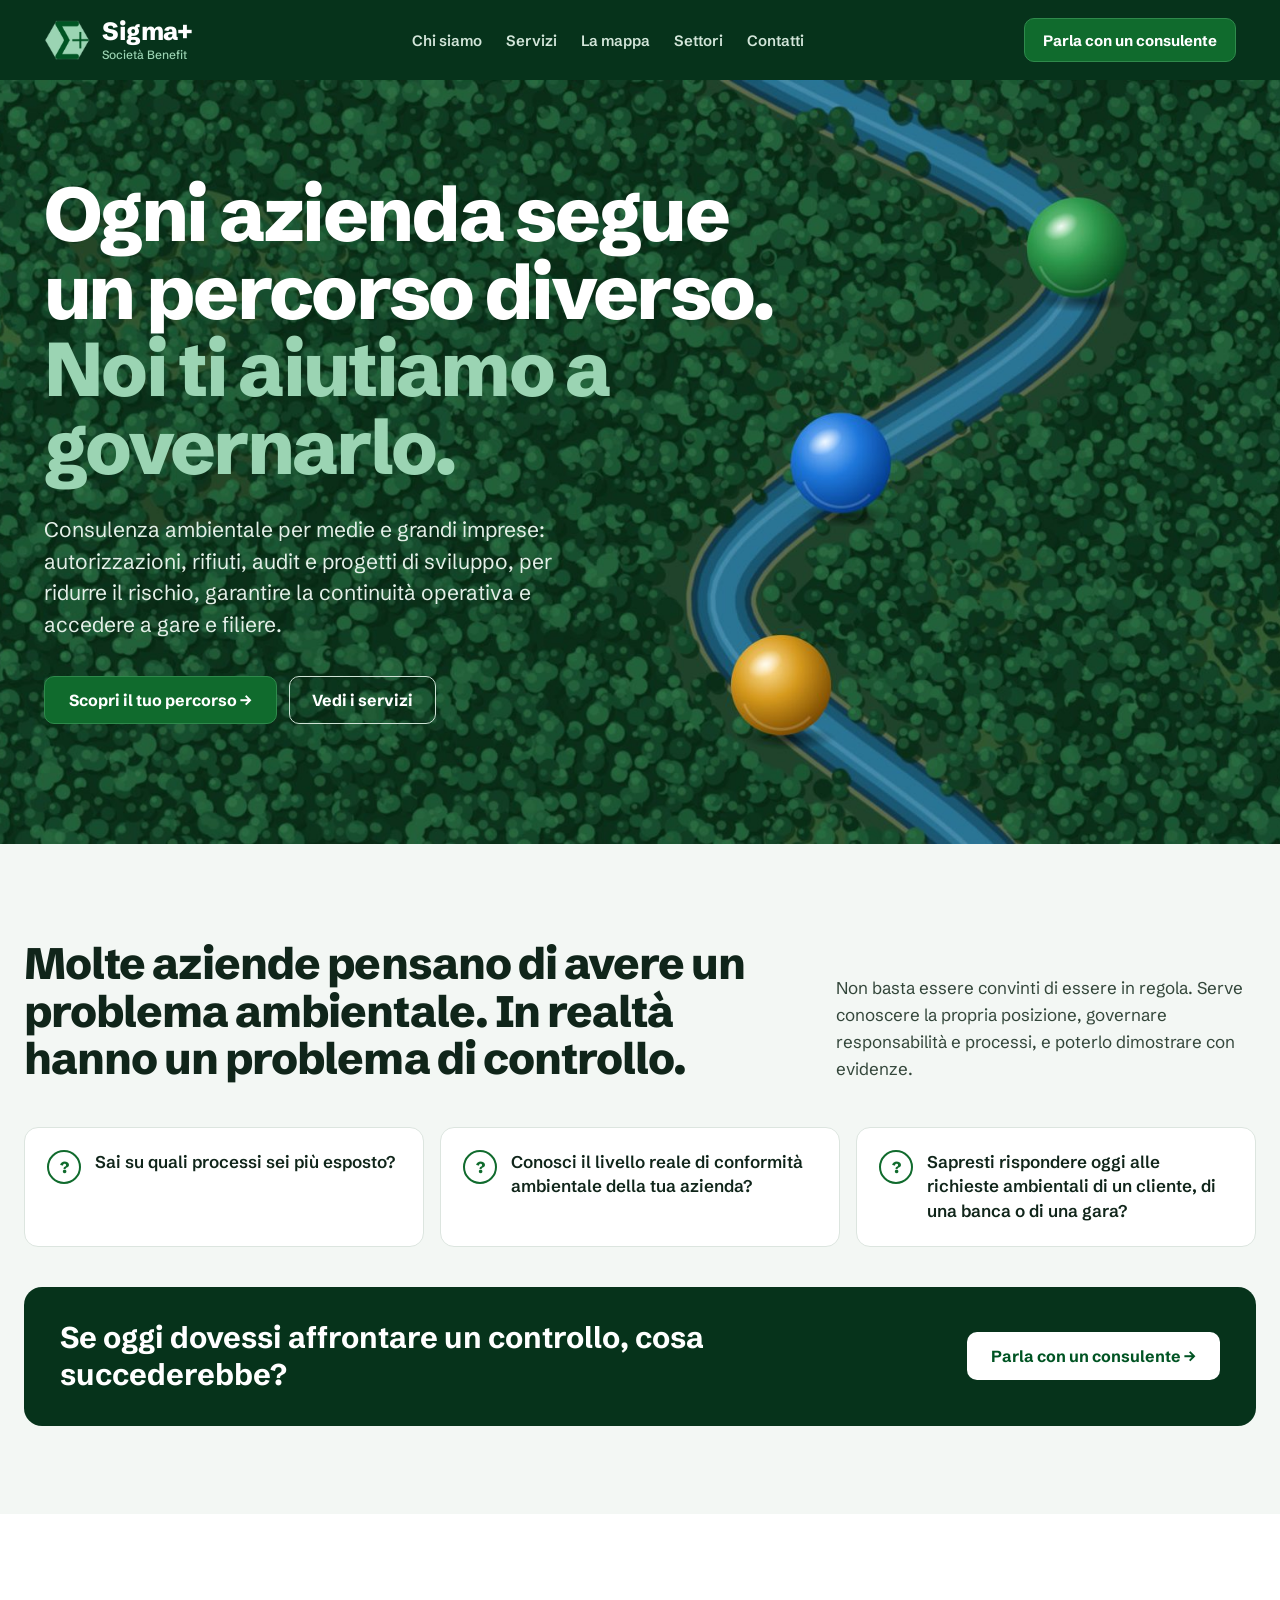
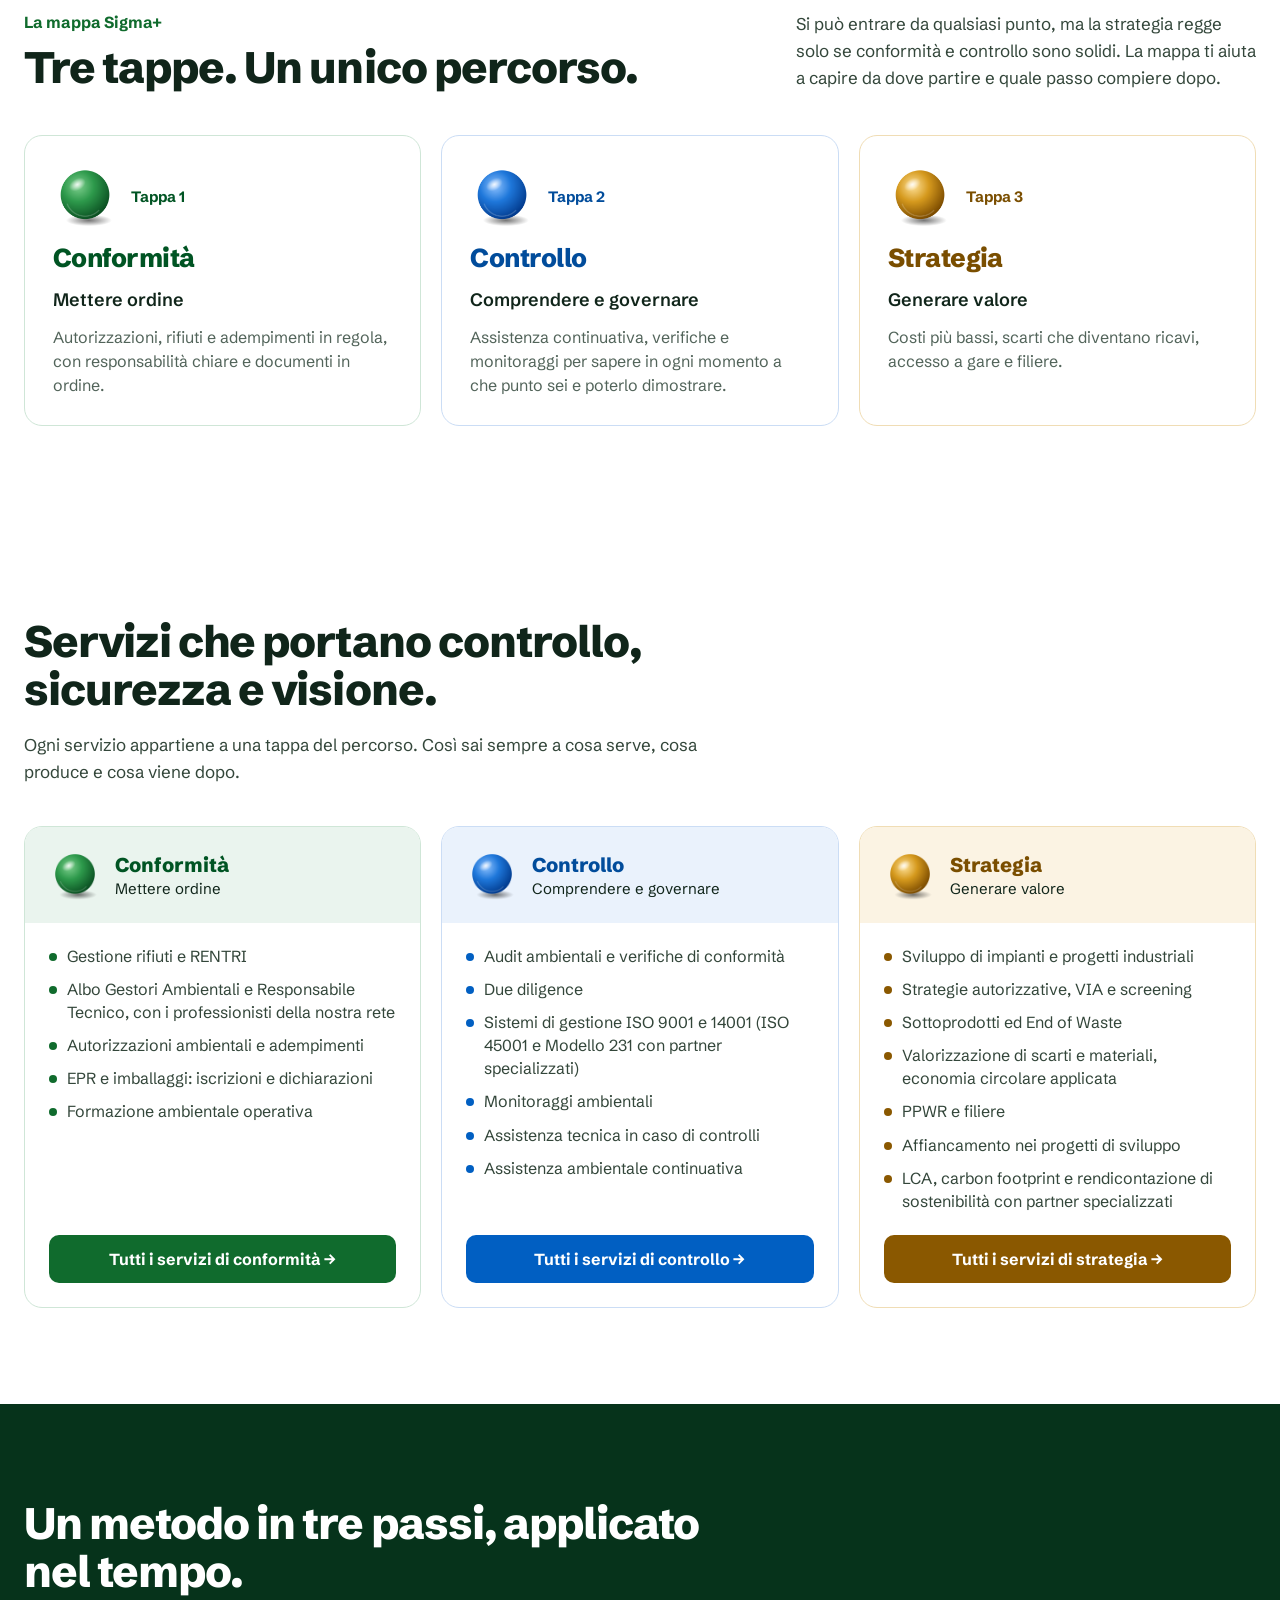
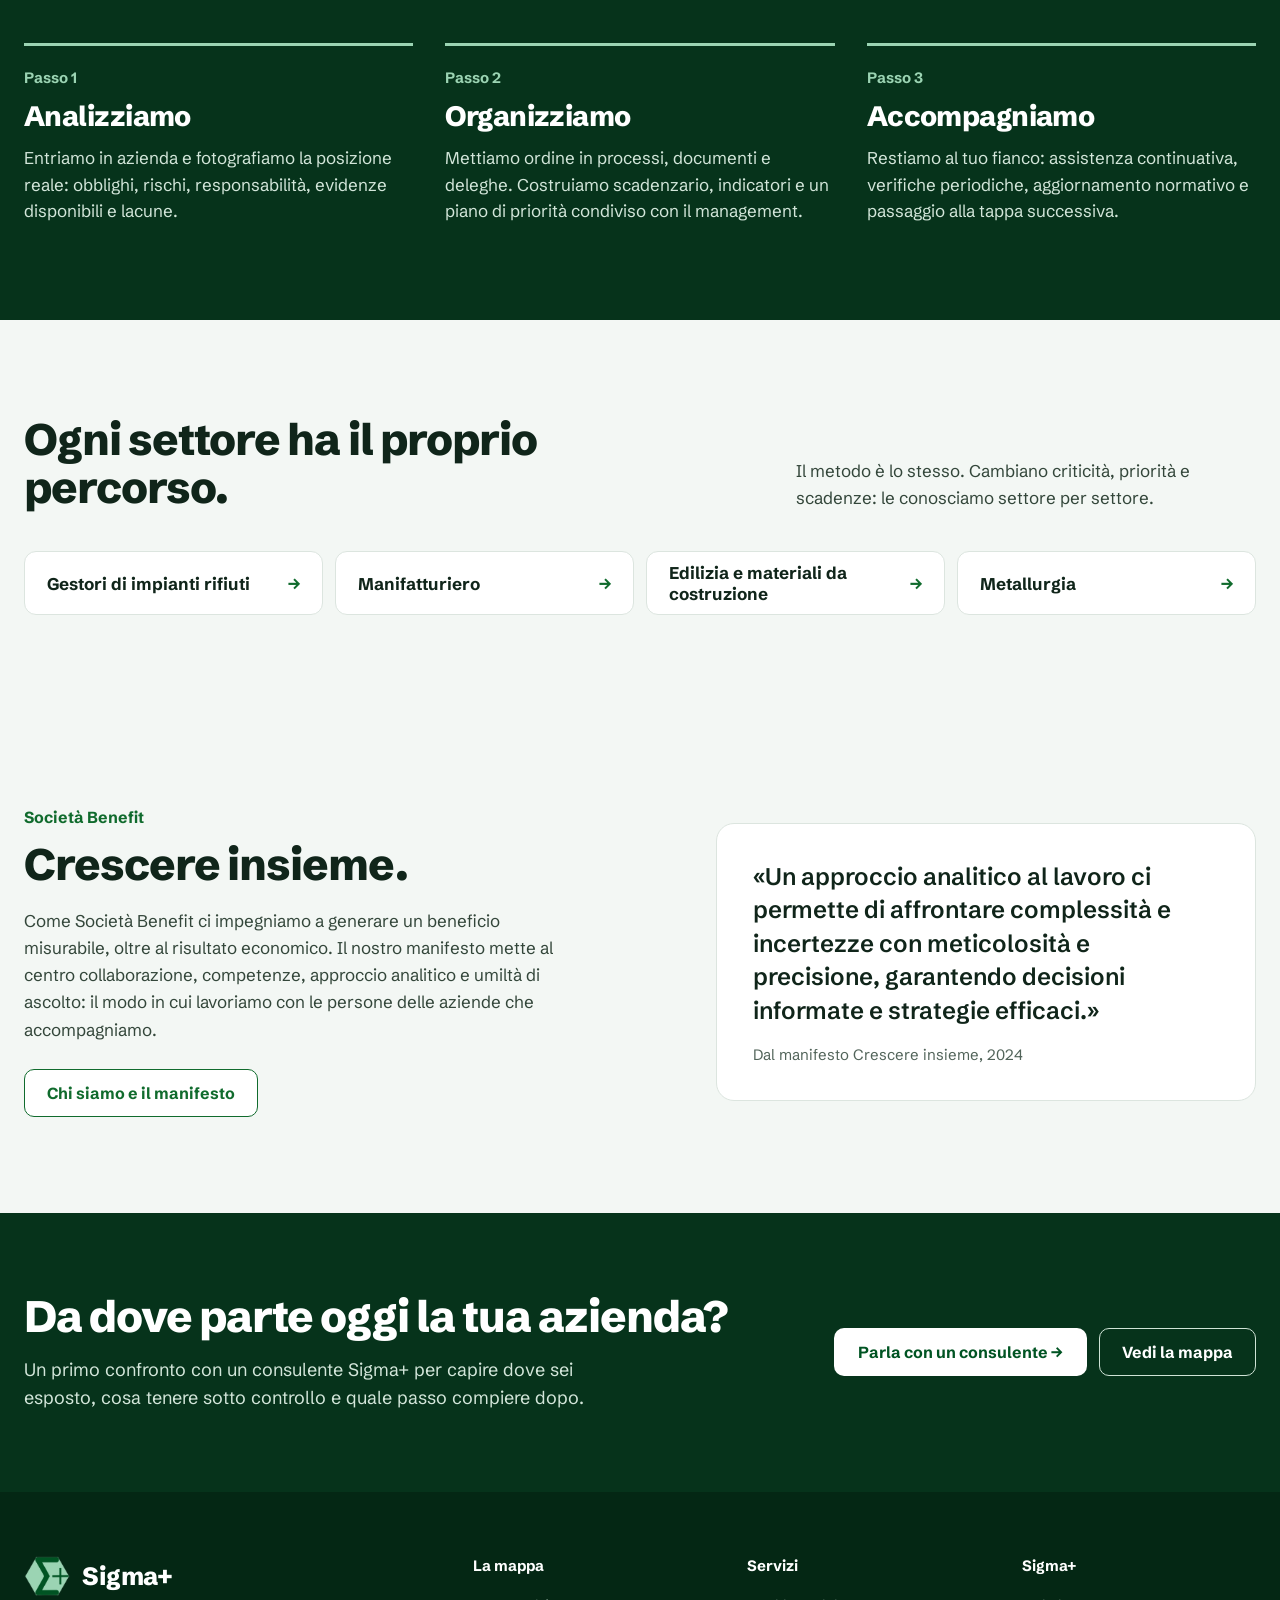
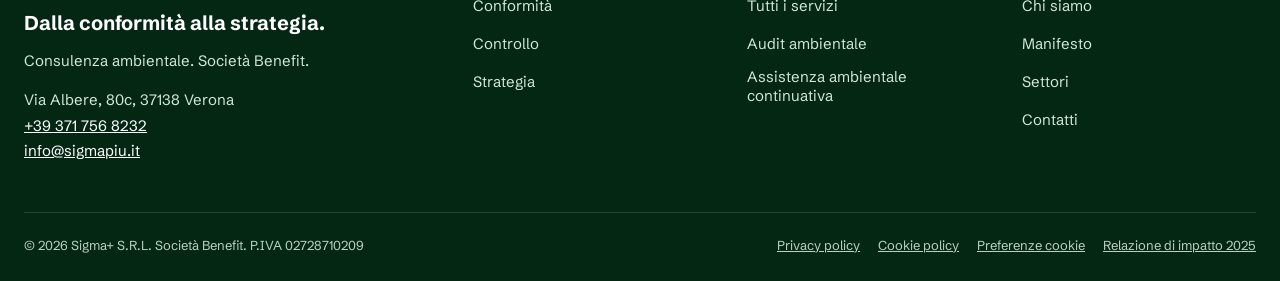
==== commit f9df39cb: "Add files via upload" ====
--- a/index.html
+++ b/index.html
@@ -3,104 +3,27 @@
 <head>
 <meta charset="utf-8">
 <meta name="viewport" content="width=device-width, initial-scale=1">
-<meta http-equiv="Content-Security-Policy" content="default-src 'self'; script-src 'self'; style-src 'self' 'unsafe-inline'; img-src 'self' data:; font-src 'self'; connect-src 'self'; manifest-src 'self'; form-action 'self'; base-uri 'self'; object-src 'none'">
-<meta name="referrer" content="strict-origin-when-cross-origin">
-<title>Sigma+ | Consulenza ambientale dalla conformità alla strategia</title>
-<meta name="description" content="Sigma+ è una Società Benefit di consulenza ambientale a Verona: autorizzazioni, rifiuti e RENTRI, audit, monitoraggi e sostenibilità in un unico percorso.">
-<meta name="robots" content="index, follow, max-image-preview:large">
-<link rel="canonical" href="https://www.sigmapiu.it/">
-<meta name="theme-color" content="#06331B">
-<link rel="icon" href="favicon.ico" sizes="any">
-<link rel="icon" href="assets/icons/favicon-32.png" type="image/png" sizes="32x32">
-<link rel="apple-touch-icon" href="assets/icons/apple-touch-icon.png">
-<link rel="manifest" href="site.webmanifest">
-<meta property="og:type" content="website">
-<meta property="og:site_name" content="Sigma+">
-<meta property="og:locale" content="it_IT">
-<meta property="og:title" content="Sigma+ | Consulenza ambientale dalla conformità alla strategia">
-<meta property="og:description" content="Sigma+ è una Società Benefit di consulenza ambientale a Verona: autorizzazioni, rifiuti e RENTRI, audit, monitoraggi e sostenibilità in un unico percorso.">
-<meta property="og:url" content="https://www.sigmapiu.it/">
-<meta property="og:image" content="https://www.sigmapiu.it/assets/og-image.jpg">
-<meta property="og:image:width" content="1200">
-<meta property="og:image:height" content="630">
-<meta name="twitter:card" content="summary_large_image">
-<link rel="preload" href="assets/fonts/schibsted-grotesk-latin-wght-normal.woff2" as="font" type="font/woff2" crossorigin>
-<link rel="stylesheet" href="assets/fonts/fonts.css">
-<link rel="stylesheet" href="assets/css/base.css">
-<script type="application/ld+json">
-{
- "@context": "https://schema.org",
- "@graph": [
-  {
-   "@type": "ProfessionalService",
-   "@id": "https://www.sigmapiu.it/#organizzazione",
-   "name": "Sigma+",
-   "alternateName": "Sigma Più Società Benefit",
-   "description": "Società Benefit di consulenza ambientale: dalla conformità alla strategia.",
-   "slogan": "Dalla conformità alla strategia.",
-   "url": "https://www.sigmapiu.it/",
-   "logo": "https://www.sigmapiu.it/assets/simbolo.png",
-   "image": "https://www.sigmapiu.it/assets/og-image.jpg",
-   "telephone": "+39 371 756 8232",
-   "email": "info@sigmapiu.it",
-   "vatID": "IT02728710209",
-   "address": {
-    "@type": "PostalAddress",
-    "streetAddress": "Via Albere, 80c",
-    "postalCode": "37138",
-    "addressLocality": "Verona",
-    "addressRegion": "VR",
-    "addressCountry": "IT"
-   },
-   "knowsAbout": [
-    "Autorizzazioni ambientali",
-    "Gestione dei rifiuti",
-    "RENTRI",
-    "Audit ambientale",
-    "Monitoraggi ambientali",
-    "ISO 14001",
-    "Reporting di sostenibilità",
-    "LCA e carbon footprint"
-   ]
-  },
-  {
-   "@type": "WebSite",
-   "@id": "https://www.sigmapiu.it/#sito",
-   "url": "https://www.sigmapiu.it/",
-   "name": "Sigma+",
-   "inLanguage": "it-IT",
-   "publisher": {
-    "@id": "https://www.sigmapiu.it/#organizzazione"
-   }
-  },
-  {
-   "@type": "WebPage",
-   "@id": "https://www.sigmapiu.it/#pagina",
-   "url": "https://www.sigmapiu.it/",
-   "name": "Sigma+ | Consulenza ambientale dalla conformità alla strategia",
-   "description": "Sigma+ è una Società Benefit di consulenza ambientale a Verona: autorizzazioni, rifiuti e RENTRI, audit, monitoraggi e sostenibilità in un unico percorso.",
-   "inLanguage": "it-IT",
-   "isPartOf": {
-    "@id": "https://www.sigmapiu.it/#sito"
-   },
-   "about": {
-    "@id": "https://www.sigmapiu.it/#organizzazione"
-   },
-   "primaryImageOfPage": {
-    "@type": "ImageObject",
-    "url": "https://www.sigmapiu.it/assets/og-image.jpg"
-   }
-  }
- ]
-}
-</script>
+<title>Sigma+ — Home</title>
+<meta name="description" content="Sigma+ Società Benefit: consulenza ambientale per medie e grandi imprese. Dalla conformità alla strategia.">
+<link rel="icon" href="assets/simbolo.png">
+
+<link rel="preconnect" href="https://fonts.googleapis.com">
+<link rel="stylesheet" href="https://fonts.googleapis.com/css2?family=Schibsted+Grotesk:wght@400;500;600;700;800&amp;display=swap">
+<style>
+body{margin:0;background:#FFFFFF}
+*{box-sizing:border-box}
+a{color:#106B2D}a:hover{color:#005423}
+input,select,textarea,button{font-family:inherit}
+:focus-visible{outline:3px solid #015FC2;outline-offset:2px}
+@media (prefers-reduced-motion: reduce){*{transition:none !important}}
+</style>
 </head>
 <body>
 <div style="font-family: 'Schibsted Grotesk', 'Helvetica Neue', Helvetica, sans-serif; color: #10251A; background: #FFFFFF; min-height: 100vh">
 <header style="background: #06331B; color: #FFFFFF">
 <div style="max-width: 1240px; margin: 0 auto; padding: 12px 24px; display: flex; flex-wrap: wrap; align-items: center; gap: 8px 32px">
 <a href="index.html" aria-label="Sigma+ Società Benefit, home" style="display: flex; align-items: center; gap: 12px; text-decoration: none; color: #FFFFFF; min-height: 56px">
-<img src="assets/simbolo-sm.png" alt="" width="46" height="40" style="width: 46px; height: 40px; object-fit: contain">
+<img src="assets/simbolo.png" alt="" style="width: 46px; height: 40px; object-fit: contain">
 <span style="display: flex; flex-direction: column; line-height: 1"><span style="font-size: 25px; font-weight: 800; letter-spacing: -0.02em">Sigma+</span><span style="font-size: 12px; font-weight: 500; color: #9BD4B3; margin-top: 5px">Società Benefit</span></span>
 </a>
 <nav aria-label="Menu principale" style="display: flex; flex-wrap: wrap; gap: 0 24px; flex: 1 1 480px; justify-content: center">
@@ -108,18 +31,16 @@
 <a href="Servizi.html" style="display: inline-flex; align-items: center; min-height: 44px; font-size: 15px; font-weight: 600; text-decoration: none; color: #D3E6DA">Servizi</a>
 <a href="LaMappa.html" style="display: inline-flex; align-items: center; min-height: 44px; font-size: 15px; font-weight: 600; text-decoration: none; color: #D3E6DA">La mappa</a>
 <a href="Settori.html" style="display: inline-flex; align-items: center; min-height: 44px; font-size: 15px; font-weight: 600; text-decoration: none; color: #D3E6DA">Settori</a>
-<a href="Risorse.html" style="display: inline-flex; align-items: center; min-height: 44px; font-size: 15px; font-weight: 600; text-decoration: none; color: #D3E6DA">Risorse</a>
-<a href="News.html" style="display: inline-flex; align-items: center; min-height: 44px; font-size: 15px; font-weight: 600; text-decoration: none; color: #D3E6DA">News</a>
 <a href="Contatti.html" style="display: inline-flex; align-items: center; min-height: 44px; font-size: 15px; font-weight: 600; text-decoration: none; color: #D3E6DA">Contatti</a>
 </nav>
 <a href="Contatti.html" style="display: inline-flex; align-items: center; gap: 10px; min-height: 48px; padding: 0 24px; border-radius: 10px; background: #106B2D; color: #FFFFFF; font-weight: 700; font-size: 16px; text-decoration: none; border: 0; cursor: pointer; font-family: 'Schibsted Grotesk', 'Helvetica Neue', Helvetica, sans-serif; min-height: 44px; padding: 0 18px; font-size: 15px; border: 1px solid #2F8A4C">Parla con un consulente</a>
 </div>
 </header>
 <section style="position: relative; background: #0B3019; overflow: hidden">
-<img src="assets/hero-home.jpg" fetchpriority="high" alt="Vista dall'alto di un fiume che attraversa un territorio boscato, con tre sfere verde, blu e oro lungo il corso" style="position: absolute; top: 0; left: 0; width: 100%; height: 100%; object-fit: cover; object-position: 75% center">
+<img src="assets/hero-home.jpg" alt="Vista dall'alto di un fiume che attraversa un territorio boscato, con tre sfere verde, blu e oro lungo il corso" style="position: absolute; top: 0; left: 0; width: 100%; height: 100%; object-fit: cover; object-position: 75% center">
 <div style="position: relative; max-width: 1240px; margin: 0 auto; padding: 96px 24px 120px">
 <h1 style="margin: 0; font-size: clamp(42px, 6vw, 76px); line-height: 1.02; font-weight: 800; letter-spacing: -0.035em; color: #FFFFFF; max-width: 760px">Ogni azienda segue un percorso diverso.<span style="display: block; color: #9BD4B3">Noi ti aiutiamo a governarlo.</span></h1>
-<p style="margin: 28px 0 0; font-size: 21px; line-height: 1.5; color: #E4EFE8; max-width: 560px">Trasformiamo la complessità normativa ambientale in controllo, metodo e valore.</p>
+<p style="margin: 28px 0 0; font-size: 21px; line-height: 1.5; color: #E4EFE8; max-width: 560px">Consulenza ambientale per medie e grandi imprese: autorizzazioni, rifiuti, audit e progetti di sviluppo, per ridurre il rischio, garantire la continuità operativa e accedere a gare e filiere.</p>
 <div style="display: flex; flex-wrap: wrap; gap: 12px; margin-top: 36px"><a href="LaMappa.html" style="display: inline-flex; align-items: center; gap: 10px; min-height: 48px; padding: 0 24px; border-radius: 10px; background: #106B2D; color: #FFFFFF; font-weight: 700; font-size: 16px; text-decoration: none; border: 0; cursor: pointer; font-family: 'Schibsted Grotesk', 'Helvetica Neue', Helvetica, sans-serif; border: 1px solid #2F8A4C">Scopri il tuo percorso →</a><a href="Servizi.html" style="display: inline-flex; align-items: center; gap: 10px; min-height: 48px; padding: 0 22px; border-radius: 10px; border: 1.5px solid #CFE3D6; color: #FFFFFF; font-weight: 700; font-size: 16px; text-decoration: none">Vedi i servizi</a></div>
 </div>
 </section>
@@ -127,74 +48,78 @@
 <div style="max-width: 1240px; margin: 0 auto">
 <div style="display: flex; flex-wrap: wrap; gap: 32px 64px; align-items: flex-end">
 <h2 style="margin: 0; font-size: clamp(30px, 3.6vw, 44px); line-height: 1.08; font-weight: 800; letter-spacing: -0.022em; color: #10251A; flex: 1 1 560px; max-width: 760px">Molte aziende pensano di avere un problema ambientale. In realtà hanno un problema di controllo.</h2>
-<p style="margin: 0; font-size: 17px; line-height: 1.6; color: #33463A; flex: 1 1 320px; max-width: 420px">Non basta essere convinti di essere in regola. Serve conoscere la propria posizione, presidiare responsabilità e processi, e poterlo dimostrare con evidenze.</p>
+<p style="margin: 0; font-size: 17px; line-height: 1.6; color: #33463A; flex: 1 1 320px; max-width: 420px">Non basta essere convinti di essere in regola. Serve conoscere la propria posizione, governare responsabilità e processi, e poterlo dimostrare con evidenze.</p>
 </div>
 <div style="display: grid; grid-template-columns: repeat(auto-fit, minmax(260px, 1fr)); gap: 16px; margin-top: 44px">
-<div style="display: flex; gap: 14px; align-items: flex-start; padding: 22px; border: 1px solid #DCE5DF; border-radius: 14px; background: #FFFFFF"><span aria-hidden="true" style="flex: none; width: 34px; height: 34px; border-radius: 50%; border: 2px solid #106B2D; color: #106B2D; display: flex; align-items: center; justify-content: center; font-weight: 800; font-size: 16px">×</span><p style="margin: 0; font-size: 17px; line-height: 1.45; color: #10251A; font-weight: 600">Non sanno dove sono esposte, né su quali processi.</p></div>
-<div style="display: flex; gap: 14px; align-items: flex-start; padding: 22px; border: 1px solid #DCE5DF; border-radius: 14px; background: #FFFFFF"><span aria-hidden="true" style="flex: none; width: 34px; height: 34px; border-radius: 50%; border: 2px solid #106B2D; color: #106B2D; display: flex; align-items: center; justify-content: center; font-weight: 800; font-size: 16px">×</span><p style="margin: 0; font-size: 17px; line-height: 1.45; color: #10251A; font-weight: 600">Non conoscono il livello reale di conformità ambientale.</p></div>
-<div style="display: flex; gap: 14px; align-items: flex-start; padding: 22px; border: 1px solid #DCE5DF; border-radius: 14px; background: #FFFFFF"><span aria-hidden="true" style="flex: none; width: 34px; height: 34px; border-radius: 50%; border: 2px solid #106B2D; color: #106B2D; display: flex; align-items: center; justify-content: center; font-weight: 800; font-size: 16px">×</span><p style="margin: 0; font-size: 17px; line-height: 1.45; color: #10251A; font-weight: 600">Non riescono a trasformare la sostenibilità in vantaggio competitivo.</p></div>
+<div style="display: flex; gap: 14px; align-items: flex-start; padding: 22px; border: 1px solid #DCE5DF; border-radius: 14px; background: #FFFFFF"><span aria-hidden="true" style="flex: none; width: 34px; height: 34px; border-radius: 50%; border: 2px solid #106B2D; color: #106B2D; display: flex; align-items: center; justify-content: center; font-weight: 800; font-size: 16px">?</span><p style="margin: 0; font-size: 17px; line-height: 1.45; color: #10251A; font-weight: 600">Sai su quali processi sei più esposto?</p></div>
+<div style="display: flex; gap: 14px; align-items: flex-start; padding: 22px; border: 1px solid #DCE5DF; border-radius: 14px; background: #FFFFFF"><span aria-hidden="true" style="flex: none; width: 34px; height: 34px; border-radius: 50%; border: 2px solid #106B2D; color: #106B2D; display: flex; align-items: center; justify-content: center; font-weight: 800; font-size: 16px">?</span><p style="margin: 0; font-size: 17px; line-height: 1.45; color: #10251A; font-weight: 600">Conosci il livello reale di conformità ambientale della tua azienda?</p></div>
+<div style="display: flex; gap: 14px; align-items: flex-start; padding: 22px; border: 1px solid #DCE5DF; border-radius: 14px; background: #FFFFFF"><span aria-hidden="true" style="flex: none; width: 34px; height: 34px; border-radius: 50%; border: 2px solid #106B2D; color: #106B2D; display: flex; align-items: center; justify-content: center; font-weight: 800; font-size: 16px">?</span><p style="margin: 0; font-size: 17px; line-height: 1.45; color: #10251A; font-weight: 600">Sapresti rispondere oggi alle richieste ambientali di un cliente, di una banca o di una gara?</p></div>
 </div>
 <div style="margin-top: 40px; padding: 32px 36px; border-radius: 18px; background: #06331B; display: flex; flex-wrap: wrap; gap: 20px 40px; align-items: center; justify-content: space-between">
 <p style="margin: 0; font-size: clamp(22px, 2.6vw, 30px); line-height: 1.25; font-weight: 700; color: #FFFFFF; flex: 1 1 520px">Se oggi dovessi affrontare un controllo, cosa succederebbe?</p>
-<a href="LaMappa.html#posizione" style="display: inline-flex; align-items: center; gap: 10px; min-height: 48px; padding: 0 24px; border-radius: 10px; background: #106B2D; color: #FFFFFF; font-weight: 700; font-size: 16px; text-decoration: none; border: 0; cursor: pointer; font-family: 'Schibsted Grotesk', 'Helvetica Neue', Helvetica, sans-serif; background: #FFFFFF; color: #005423">Scopri la tua posizione →</a>
+<a href="Contatti.html" style="display: inline-flex; align-items: center; gap: 10px; min-height: 48px; padding: 0 24px; border-radius: 10px; background: #106B2D; color: #FFFFFF; font-weight: 700; font-size: 16px; text-decoration: none; border: 0; cursor: pointer; font-family: 'Schibsted Grotesk', 'Helvetica Neue', Helvetica, sans-serif; background: #FFFFFF; color: #005423">Parla con un consulente →</a>
 </div>
 </div>
 </section>
 <section style="padding: 96px 24px">
 <div style="max-width: 1240px; margin: 0 auto">
 <div style="display: flex; flex-wrap: wrap; gap: 24px 64px; align-items: flex-end; margin-bottom: 44px">
-<div style="flex: 1 1 480px"><p style="margin: 0 0 12px; font-size: 16px; font-weight: 700; color: #106B2D">La mappa Sigma+</p><h2 style="margin: 0; font-size: clamp(30px, 3.6vw, 44px); line-height: 1.08; font-weight: 800; letter-spacing: -0.022em; color: #10251A">Tre bacini. Un unico percorso.</h2></div>
-<p style="margin: 0; font-size: 17px; line-height: 1.6; color: #33463A; flex: 1 1 340px; max-width: 460px">Prima costruisci la base, poi la governi, infine la trasformi in leva strategica. La mappa ti dice dove sei oggi e quale passo compiere dopo.</p>
+<div style="flex: 1 1 480px"><p style="margin: 0 0 12px; font-size: 16px; font-weight: 700; color: #106B2D">La mappa Sigma+</p><h2 style="margin: 0; font-size: clamp(30px, 3.6vw, 44px); line-height: 1.08; font-weight: 800; letter-spacing: -0.022em; color: #10251A">Tre tappe. Un unico percorso.</h2></div>
+<p style="margin: 0; font-size: 17px; line-height: 1.6; color: #33463A; flex: 1 1 340px; max-width: 460px">Si può entrare da qualsiasi punto, ma la strategia regge solo se conformità e controllo sono solidi. La mappa ti aiuta a capire da dove partire e quale passo compiere dopo.</p>
 </div>
 <div style="display: grid; grid-template-columns: repeat(auto-fit, minmax(280px, 1fr)); gap: 20px">
-<a href="LaMappa.html#conformita" style="display: flex; flex-direction: column; gap: 14px; padding: 28px; border-radius: 18px; background: #FFFFFF; border: 1px solid #CFE6D7; text-decoration: none">
-<div style="display: flex; align-items: center; gap: 14px"><img loading="lazy" decoding="async" src="assets/sfera-g.png" alt="" style="width: 64px; height: 64px; flex: none"><span style="font-size: 15px; font-weight: 700; color: #005423">Tappa 1</span></div>
-<h3 style="margin: 0; font-size: 26px; font-weight: 800; letter-spacing: -0.02em; color: #005423">Conformità</h3>
+<a href="LaMappa.html" style="display: flex; flex-direction: column; gap: 14px; padding: 28px; border-radius: 18px; background: #FFFFFF; border: 1px solid #CFE6D7; text-decoration: none">
+<div style="display: flex; align-items: center; gap: 14px"><img src="assets/sfera-g.png" alt="" style="width: 64px; height: 64px; flex: none"><span style="font-size: 15px; font-weight: 700; color: #005423">Tappa 1</span></div>
+<p style="margin: 0; font-size: 26px; font-weight: 800; letter-spacing: -0.02em; color: #005423">Conformità</p>
 <p style="margin: 0; font-size: 18px; font-weight: 600; color: #10251A">Mettere ordine</p>
-<p style="margin: 0; font-size: 16px; line-height: 1.5; color: #52645A">La sorgente. Da qui parte tutto.</p></a>
-<a href="LaMappa.html#controllo" style="display: flex; flex-direction: column; gap: 14px; padding: 28px; border-radius: 18px; background: #FFFFFF; border: 1px solid #CBDDF5; text-decoration: none">
-<div style="display: flex; align-items: center; gap: 14px"><img loading="lazy" decoding="async" src="assets/sfera-b.png" alt="" style="width: 64px; height: 64px; flex: none"><span style="font-size: 15px; font-weight: 700; color: #014C9B">Tappa 2</span></div>
-<h3 style="margin: 0; font-size: 26px; font-weight: 800; letter-spacing: -0.02em; color: #014C9B">Controllo</h3>
+<p style="margin: 0; font-size: 16px; line-height: 1.5; color: #52645A">Autorizzazioni, rifiuti e adempimenti in regola, con responsabilità chiare e documenti in ordine.</p></a>
+<a href="LaMappa.html" style="display: flex; flex-direction: column; gap: 14px; padding: 28px; border-radius: 18px; background: #FFFFFF; border: 1px solid #CBDDF5; text-decoration: none">
+<div style="display: flex; align-items: center; gap: 14px"><img src="assets/sfera-b.png" alt="" style="width: 64px; height: 64px; flex: none"><span style="font-size: 15px; font-weight: 700; color: #014C9B">Tappa 2</span></div>
+<p style="margin: 0; font-size: 26px; font-weight: 800; letter-spacing: -0.02em; color: #014C9B">Controllo</p>
 <p style="margin: 0; font-size: 18px; font-weight: 600; color: #10251A">Comprendere e governare</p>
-<p style="margin: 0; font-size: 16px; line-height: 1.5; color: #52645A">Il tratto in cui il corso va monitorato e guidato.</p></a>
-<a href="LaMappa.html#strategia" style="display: flex; flex-direction: column; gap: 14px; padding: 28px; border-radius: 18px; background: #FFFFFF; border: 1px solid #F0DDB5; text-decoration: none">
-<div style="display: flex; align-items: center; gap: 14px"><img loading="lazy" decoding="async" src="assets/sfera-o.png" alt="" style="width: 64px; height: 64px; flex: none"><span style="font-size: 15px; font-weight: 700; color: #7A4E00">Tappa 3</span></div>
-<h3 style="margin: 0; font-size: 26px; font-weight: 800; letter-spacing: -0.02em; color: #7A4E00">Strategia</h3>
+<p style="margin: 0; font-size: 16px; line-height: 1.5; color: #52645A">Assistenza continuativa, verifiche e monitoraggi per sapere in ogni momento a che punto sei e poterlo dimostrare.</p></a>
+<a href="LaMappa.html" style="display: flex; flex-direction: column; gap: 14px; padding: 28px; border-radius: 18px; background: #FFFFFF; border: 1px solid #F0DDB5; text-decoration: none">
+<div style="display: flex; align-items: center; gap: 14px"><img src="assets/sfera-o.png" alt="" style="width: 64px; height: 64px; flex: none"><span style="font-size: 15px; font-weight: 700; color: #7A4E00">Tappa 3</span></div>
+<p style="margin: 0; font-size: 26px; font-weight: 800; letter-spacing: -0.02em; color: #7A4E00">Strategia</p>
 <p style="margin: 0; font-size: 18px; font-weight: 600; color: #10251A">Generare valore</p>
-<p style="margin: 0; font-size: 16px; line-height: 1.5; color: #52645A">La foce. Il punto in cui il valore generato si manifesta.</p></a>
+<p style="margin: 0; font-size: 16px; line-height: 1.5; color: #52645A">Costi più bassi, scarti che diventano ricavi, accesso a gare e filiere.</p></a>
 </div>
 </div>
 </section>
-<section style="padding: 0 24px 96px">
-<div style="max-width: 1240px; margin: 0 auto; padding-top: 72px; border-top: 1px solid #DCE5DF">
-<h2 style="margin: 0; font-size: clamp(30px, 3.6vw, 44px); line-height: 1.08; font-weight: 800; letter-spacing: -0.022em; color: #10251A; max-width: 760px">Servizi che portano conformità, controllo e strategia.</h2>
+<section style="padding: 96px 24px">
+<div style="max-width: 1240px; margin: 0 auto">
+<h2 style="margin: 0; font-size: clamp(30px, 3.6vw, 44px); line-height: 1.08; font-weight: 800; letter-spacing: -0.022em; color: #10251A; max-width: 760px">Servizi che portano controllo, sicurezza e visione.</h2>
 <p style="margin: 0; font-size: 17px; line-height: 1.6; color: #33463A; max-width: 680px; margin-top: 18px">Ogni servizio appartiene a una tappa del percorso. Così sai sempre a cosa serve, cosa produce e cosa viene dopo.</p>
 <div style="display: grid; grid-template-columns: repeat(auto-fit, minmax(300px, 1fr)); gap: 20px; margin-top: 40px"><div style="display: flex; flex-direction: column; border-radius: 18px; overflow: hidden; border: 1px solid #CFE6D7; background: #FFFFFF">
-<div style="display: flex; align-items: center; gap: 14px; padding: 22px 24px; background: #EAF4EE"><img loading="lazy" decoding="async" src="assets/sfera-g.png" alt="" style="width: 52px; height: 52px; flex: none"><div><h3 style="margin: 0; font-size: 20px; font-weight: 800; color: #005423">Conformità</h3><p style="margin: 2px 0 0; font-size: 15px; color: #10251A">Mettere ordine</p></div></div>
-<ul style="margin: 0; padding: 22px 24px; list-style: none; display: flex; flex-direction: column; gap: 10px; flex: 1"><li style="display: flex; gap: 10px; align-items: flex-start; font-size: 16px; line-height: 1.45; color: #33463A"><span aria-hidden="true" style="flex: none; width: 8px; height: 8px; border-radius: 50%; background: #106B2D; margin-top: 8px"></span><span>Autorizzazioni ambientali: semplificata, AUA, AIA</span></li>
-<li style="display: flex; gap: 10px; align-items: flex-start; font-size: 16px; line-height: 1.45; color: #33463A"><span aria-hidden="true" style="flex: none; width: 8px; height: 8px; border-radius: 50%; background: #106B2D; margin-top: 8px"></span><span>Autorizzazioni e iscrizioni per la gestione dei rifiuti</span></li>
-<li style="display: flex; gap: 10px; align-items: flex-start; font-size: 16px; line-height: 1.45; color: #33463A"><span aria-hidden="true" style="flex: none; width: 8px; height: 8px; border-radius: 50%; background: #106B2D; margin-top: 8px"></span><span>Gestione rifiuti: classificazione, deposito temporaneo, registri e FIR</span></li>
-<li style="display: flex; gap: 10px; align-items: flex-start; font-size: 16px; line-height: 1.45; color: #33463A"><span aria-hidden="true" style="flex: none; width: 8px; height: 8px; border-radius: 50%; background: #106B2D; margin-top: 8px"></span><span>RENTRI e tracciabilità digitale</span></li>
+<div style="display: flex; align-items: center; gap: 14px; padding: 22px 24px; background: #EAF4EE"><img src="assets/sfera-g.png" alt="" style="width: 52px; height: 52px; flex: none"><div><p style="margin: 0; font-size: 20px; font-weight: 800; color: #005423">Conformità</p><p style="margin: 2px 0 0; font-size: 15px; color: #10251A">Mettere ordine</p></div></div>
+<ul style="margin: 0; padding: 22px 24px; list-style: none; display: flex; flex-direction: column; gap: 10px; flex: 1"><li style="display: flex; gap: 10px; align-items: flex-start; font-size: 16px; line-height: 1.45; color: #33463A"><span aria-hidden="true" style="flex: none; width: 8px; height: 8px; border-radius: 50%; background: #106B2D; margin-top: 8px"></span><span>Gestione rifiuti e RENTRI</span></li>
+<li style="display: flex; gap: 10px; align-items: flex-start; font-size: 16px; line-height: 1.45; color: #33463A"><span aria-hidden="true" style="flex: none; width: 8px; height: 8px; border-radius: 50%; background: #106B2D; margin-top: 8px"></span><span>Albo Gestori Ambientali e Responsabile Tecnico, con i professionisti della nostra rete</span></li>
+<li style="display: flex; gap: 10px; align-items: flex-start; font-size: 16px; line-height: 1.45; color: #33463A"><span aria-hidden="true" style="flex: none; width: 8px; height: 8px; border-radius: 50%; background: #106B2D; margin-top: 8px"></span><span>Autorizzazioni ambientali e adempimenti</span></li>
+<li style="display: flex; gap: 10px; align-items: flex-start; font-size: 16px; line-height: 1.45; color: #33463A"><span aria-hidden="true" style="flex: none; width: 8px; height: 8px; border-radius: 50%; background: #106B2D; margin-top: 8px"></span><span>EPR e imballaggi: iscrizioni e dichiarazioni</span></li>
+<li style="display: flex; gap: 10px; align-items: flex-start; font-size: 16px; line-height: 1.45; color: #33463A"><span aria-hidden="true" style="flex: none; width: 8px; height: 8px; border-radius: 50%; background: #106B2D; margin-top: 8px"></span><span>Formazione ambientale operativa</span></li>
 </ul>
-<div style="padding: 0 24px 24px"><a href="Servizi.html#conformita" style="display: inline-flex; align-items: center; gap: 10px; min-height: 48px; padding: 0 24px; border-radius: 10px; background: #106B2D; color: #FFFFFF; font-weight: 700; font-size: 16px; text-decoration: none; border: 0; cursor: pointer; font-family: 'Schibsted Grotesk', 'Helvetica Neue', Helvetica, sans-serif; background: #106B2D; width: 100%; justify-content: center">Tutti i servizi di conformità →</a></div></div>
+<div style="padding: 0 24px 24px"><a href="Servizi.html" style="display: inline-flex; align-items: center; gap: 10px; min-height: 48px; padding: 0 24px; border-radius: 10px; background: #106B2D; color: #FFFFFF; font-weight: 700; font-size: 16px; text-decoration: none; border: 0; cursor: pointer; font-family: 'Schibsted Grotesk', 'Helvetica Neue', Helvetica, sans-serif; background: #106B2D; width: 100%; justify-content: center">Tutti i servizi di conformità →</a></div></div>
 <div style="display: flex; flex-direction: column; border-radius: 18px; overflow: hidden; border: 1px solid #CBDDF5; background: #FFFFFF">
-<div style="display: flex; align-items: center; gap: 14px; padding: 22px 24px; background: #EAF2FC"><img loading="lazy" decoding="async" src="assets/sfera-b.png" alt="" style="width: 52px; height: 52px; flex: none"><div><h3 style="margin: 0; font-size: 20px; font-weight: 800; color: #014C9B">Controllo</h3><p style="margin: 2px 0 0; font-size: 15px; color: #10251A">Comprendere e governare</p></div></div>
-<ul style="margin: 0; padding: 22px 24px; list-style: none; display: flex; flex-direction: column; gap: 10px; flex: 1"><li style="display: flex; gap: 10px; align-items: flex-start; font-size: 16px; line-height: 1.45; color: #33463A"><span aria-hidden="true" style="flex: none; width: 8px; height: 8px; border-radius: 50%; background: #015FC2; margin-top: 8px"></span><span>Audit ambientali e simulazione di ispezione</span></li>
-<li style="display: flex; gap: 10px; align-items: flex-start; font-size: 16px; line-height: 1.45; color: #33463A"><span aria-hidden="true" style="flex: none; width: 8px; height: 8px; border-radius: 50%; background: #015FC2; margin-top: 8px"></span><span>Verifica degli obblighi normativi periodici</span></li>
-<li style="display: flex; gap: 10px; align-items: flex-start; font-size: 16px; line-height: 1.45; color: #33463A"><span aria-hidden="true" style="flex: none; width: 8px; height: 8px; border-radius: 50%; background: #015FC2; margin-top: 8px"></span><span>Due diligence ambientali</span></li>
-<li style="display: flex; gap: 10px; align-items: flex-start; font-size: 16px; line-height: 1.45; color: #33463A"><span aria-hidden="true" style="flex: none; width: 8px; height: 8px; border-radius: 50%; background: #015FC2; margin-top: 8px"></span><span>Studio del ciclo produttivo e degli inquinanti</span></li>
-<li style="display: flex; gap: 10px; align-items: flex-start; font-size: 16px; line-height: 1.45; color: #33463A"><span aria-hidden="true" style="flex: none; width: 8px; height: 8px; border-radius: 50%; background: #015FC2; margin-top: 8px"></span><span>Progettazione e gestione dei monitoraggi ambientali</span></li>
+<div style="display: flex; align-items: center; gap: 14px; padding: 22px 24px; background: #EAF2FC"><img src="assets/sfera-b.png" alt="" style="width: 52px; height: 52px; flex: none"><div><p style="margin: 0; font-size: 20px; font-weight: 800; color: #014C9B">Controllo</p><p style="margin: 2px 0 0; font-size: 15px; color: #10251A">Comprendere e governare</p></div></div>
+<ul style="margin: 0; padding: 22px 24px; list-style: none; display: flex; flex-direction: column; gap: 10px; flex: 1"><li style="display: flex; gap: 10px; align-items: flex-start; font-size: 16px; line-height: 1.45; color: #33463A"><span aria-hidden="true" style="flex: none; width: 8px; height: 8px; border-radius: 50%; background: #015FC2; margin-top: 8px"></span><span>Audit ambientali e verifiche di conformità</span></li>
+<li style="display: flex; gap: 10px; align-items: flex-start; font-size: 16px; line-height: 1.45; color: #33463A"><span aria-hidden="true" style="flex: none; width: 8px; height: 8px; border-radius: 50%; background: #015FC2; margin-top: 8px"></span><span>Due diligence</span></li>
+<li style="display: flex; gap: 10px; align-items: flex-start; font-size: 16px; line-height: 1.45; color: #33463A"><span aria-hidden="true" style="flex: none; width: 8px; height: 8px; border-radius: 50%; background: #015FC2; margin-top: 8px"></span><span>Sistemi di gestione ISO 9001 e 14001 (ISO 45001 e Modello 231 con partner specializzati)</span></li>
+<li style="display: flex; gap: 10px; align-items: flex-start; font-size: 16px; line-height: 1.45; color: #33463A"><span aria-hidden="true" style="flex: none; width: 8px; height: 8px; border-radius: 50%; background: #015FC2; margin-top: 8px"></span><span>Monitoraggi ambientali</span></li>
+<li style="display: flex; gap: 10px; align-items: flex-start; font-size: 16px; line-height: 1.45; color: #33463A"><span aria-hidden="true" style="flex: none; width: 8px; height: 8px; border-radius: 50%; background: #015FC2; margin-top: 8px"></span><span>Assistenza tecnica in caso di controlli</span></li>
+<li style="display: flex; gap: 10px; align-items: flex-start; font-size: 16px; line-height: 1.45; color: #33463A"><span aria-hidden="true" style="flex: none; width: 8px; height: 8px; border-radius: 50%; background: #015FC2; margin-top: 8px"></span><span>Assistenza ambientale continuativa</span></li>
 </ul>
-<div style="padding: 0 24px 24px"><a href="Servizi.html#controllo" style="display: inline-flex; align-items: center; gap: 10px; min-height: 48px; padding: 0 24px; border-radius: 10px; background: #106B2D; color: #FFFFFF; font-weight: 700; font-size: 16px; text-decoration: none; border: 0; cursor: pointer; font-family: 'Schibsted Grotesk', 'Helvetica Neue', Helvetica, sans-serif; background: #015FC2; width: 100%; justify-content: center">Tutti i servizi di controllo →</a></div></div>
+<div style="padding: 0 24px 24px"><a href="Servizi.html" style="display: inline-flex; align-items: center; gap: 10px; min-height: 48px; padding: 0 24px; border-radius: 10px; background: #106B2D; color: #FFFFFF; font-weight: 700; font-size: 16px; text-decoration: none; border: 0; cursor: pointer; font-family: 'Schibsted Grotesk', 'Helvetica Neue', Helvetica, sans-serif; background: #015FC2; width: 100%; justify-content: center">Tutti i servizi di controllo →</a></div></div>
 <div style="display: flex; flex-direction: column; border-radius: 18px; overflow: hidden; border: 1px solid #F0DDB5; background: #FFFFFF">
-<div style="display: flex; align-items: center; gap: 14px; padding: 22px 24px; background: #FBF3E3"><img loading="lazy" decoding="async" src="assets/sfera-o.png" alt="" style="width: 52px; height: 52px; flex: none"><div><h3 style="margin: 0; font-size: 20px; font-weight: 800; color: #7A4E00">Strategia</h3><p style="margin: 2px 0 0; font-size: 15px; color: #10251A">Generare valore</p></div></div>
-<ul style="margin: 0; padding: 22px 24px; list-style: none; display: flex; flex-direction: column; gap: 10px; flex: 1"><li style="display: flex; gap: 10px; align-items: flex-start; font-size: 16px; line-height: 1.45; color: #33463A"><span aria-hidden="true" style="flex: none; width: 8px; height: 8px; border-radius: 50%; background: #8A5800; margin-top: 8px"></span><span>Reporting e bilancio di sostenibilità</span></li>
-<li style="display: flex; gap: 10px; align-items: flex-start; font-size: 16px; line-height: 1.45; color: #33463A"><span aria-hidden="true" style="flex: none; width: 8px; height: 8px; border-radius: 50%; background: #8A5800; margin-top: 8px"></span><span>LCA, EPD e carbon footprint di prodotto e di organizzazione</span></li>
-<li style="display: flex; gap: 10px; align-items: flex-start; font-size: 16px; line-height: 1.45; color: #33463A"><span aria-hidden="true" style="flex: none; width: 8px; height: 8px; border-radius: 50%; background: #8A5800; margin-top: 8px"></span><span>Criteri ambientali minimi (CAM)</span></li>
-<li style="display: flex; gap: 10px; align-items: flex-start; font-size: 16px; line-height: 1.45; color: #33463A"><span aria-hidden="true" style="flex: none; width: 8px; height: 8px; border-radius: 50%; background: #8A5800; margin-top: 8px"></span><span>Sistemi di gestione integrati: coordinamento di qualità, ambiente e sicurezza per ottimizzare procedure, responsabilità e controlli<ul style="margin: 8px 0 0; padding-left: 18px; display: flex; flex-direction: column; gap: 6px; font-size: 15px; line-height: 1.45; color: #52645A"><li><strong style="color: #33463A">ISO 9001 – Qualità:</strong> gestione e miglioramento dei processi aziendali</li><li><strong style="color: #33463A">ISO 14001 – Ambiente:</strong> gestione degli impatti ambientali e miglioramento delle prestazioni</li><li><strong style="color: #33463A">ISO 45001 – Salute e sicurezza sul lavoro:</strong> gestione dei rischi e prevenzione degli infortuni</li></ul></span></li>
-<li style="display: flex; gap: 10px; align-items: flex-start; font-size: 16px; line-height: 1.45; color: #33463A"><span aria-hidden="true" style="flex: none; width: 8px; height: 8px; border-radius: 50%; background: #8A5800; margin-top: 8px"></span><span>Modello organizzativo 231: presidio dei rischi ambientali e supporto all’Organismo di Vigilanza</span></li>
+<div style="display: flex; align-items: center; gap: 14px; padding: 22px 24px; background: #FBF3E3"><img src="assets/sfera-o.png" alt="" style="width: 52px; height: 52px; flex: none"><div><p style="margin: 0; font-size: 20px; font-weight: 800; color: #7A4E00">Strategia</p><p style="margin: 2px 0 0; font-size: 15px; color: #10251A">Generare valore</p></div></div>
+<ul style="margin: 0; padding: 22px 24px; list-style: none; display: flex; flex-direction: column; gap: 10px; flex: 1"><li style="display: flex; gap: 10px; align-items: flex-start; font-size: 16px; line-height: 1.45; color: #33463A"><span aria-hidden="true" style="flex: none; width: 8px; height: 8px; border-radius: 50%; background: #8A5800; margin-top: 8px"></span><span>Sviluppo di impianti e progetti industriali</span></li>
+<li style="display: flex; gap: 10px; align-items: flex-start; font-size: 16px; line-height: 1.45; color: #33463A"><span aria-hidden="true" style="flex: none; width: 8px; height: 8px; border-radius: 50%; background: #8A5800; margin-top: 8px"></span><span>Strategie autorizzative, VIA e screening</span></li>
+<li style="display: flex; gap: 10px; align-items: flex-start; font-size: 16px; line-height: 1.45; color: #33463A"><span aria-hidden="true" style="flex: none; width: 8px; height: 8px; border-radius: 50%; background: #8A5800; margin-top: 8px"></span><span>Sottoprodotti ed End of Waste</span></li>
+<li style="display: flex; gap: 10px; align-items: flex-start; font-size: 16px; line-height: 1.45; color: #33463A"><span aria-hidden="true" style="flex: none; width: 8px; height: 8px; border-radius: 50%; background: #8A5800; margin-top: 8px"></span><span>Valorizzazione di scarti e materiali, economia circolare applicata</span></li>
+<li style="display: flex; gap: 10px; align-items: flex-start; font-size: 16px; line-height: 1.45; color: #33463A"><span aria-hidden="true" style="flex: none; width: 8px; height: 8px; border-radius: 50%; background: #8A5800; margin-top: 8px"></span><span>PPWR e filiere</span></li>
+<li style="display: flex; gap: 10px; align-items: flex-start; font-size: 16px; line-height: 1.45; color: #33463A"><span aria-hidden="true" style="flex: none; width: 8px; height: 8px; border-radius: 50%; background: #8A5800; margin-top: 8px"></span><span>Affiancamento nei progetti di sviluppo</span></li>
+<li style="display: flex; gap: 10px; align-items: flex-start; font-size: 16px; line-height: 1.45; color: #33463A"><span aria-hidden="true" style="flex: none; width: 8px; height: 8px; border-radius: 50%; background: #8A5800; margin-top: 8px"></span><span>LCA, carbon footprint e rendicontazione di sostenibilità con partner specializzati</span></li>
 </ul>
-<div style="padding: 0 24px 24px"><a href="Servizi.html#strategia" style="display: inline-flex; align-items: center; gap: 10px; min-height: 48px; padding: 0 24px; border-radius: 10px; background: #106B2D; color: #FFFFFF; font-weight: 700; font-size: 16px; text-decoration: none; border: 0; cursor: pointer; font-family: 'Schibsted Grotesk', 'Helvetica Neue', Helvetica, sans-serif; background: #8A5800; width: 100%; justify-content: center">Tutti i servizi di strategia →</a></div></div>
+<div style="padding: 0 24px 24px"><a href="Servizi.html" style="display: inline-flex; align-items: center; gap: 10px; min-height: 48px; padding: 0 24px; border-radius: 10px; background: #106B2D; color: #FFFFFF; font-weight: 700; font-size: 16px; text-decoration: none; border: 0; cursor: pointer; font-family: 'Schibsted Grotesk', 'Helvetica Neue', Helvetica, sans-serif; background: #8A5800; width: 100%; justify-content: center">Tutti i servizi di strategia →</a></div></div>
 </div>
 </div>
 </section>
@@ -204,33 +129,19 @@
 <div style="display: flex; flex-wrap: wrap; gap: 32px; margin-top: 48px">
 <div style="flex: 1 1 260px; display: flex; flex-direction: column; gap: 12px; padding-top: 22px; border-top: 3px solid #9BD4B3"><span style="font-size: 15px; font-weight: 700; color: #9BD4B3">Passo 1</span><p style="margin: 0; font-size: 28px; font-weight: 800; letter-spacing: -0.02em; color: #FFFFFF">Analizziamo</p><p style="margin: 0; font-size: 17px; line-height: 1.55; color: #D3E6DA">Entriamo in azienda e fotografiamo la posizione reale: obblighi, rischi, responsabilità, evidenze disponibili e lacune.</p></div>
 <div style="flex: 1 1 260px; display: flex; flex-direction: column; gap: 12px; padding-top: 22px; border-top: 3px solid #9BD4B3"><span style="font-size: 15px; font-weight: 700; color: #9BD4B3">Passo 2</span><p style="margin: 0; font-size: 28px; font-weight: 800; letter-spacing: -0.02em; color: #FFFFFF">Organizziamo</p><p style="margin: 0; font-size: 17px; line-height: 1.55; color: #D3E6DA">Mettiamo ordine in processi, documenti e deleghe. Costruiamo scadenzario, indicatori e un piano di priorità condiviso con il management.</p></div>
-<div style="flex: 1 1 260px; display: flex; flex-direction: column; gap: 12px; padding-top: 22px; border-top: 3px solid #9BD4B3"><span style="font-size: 15px; font-weight: 700; color: #9BD4B3">Passo 3</span><p style="margin: 0; font-size: 28px; font-weight: 800; letter-spacing: -0.02em; color: #FFFFFF">Accompagniamo</p><p style="margin: 0; font-size: 17px; line-height: 1.55; color: #D3E6DA">Restiamo al tuo fianco: presidio continuativo, verifiche periodiche, aggiornamento normativo e passaggio alla tappa successiva.</p></div>
+<div style="flex: 1 1 260px; display: flex; flex-direction: column; gap: 12px; padding-top: 22px; border-top: 3px solid #9BD4B3"><span style="font-size: 15px; font-weight: 700; color: #9BD4B3">Passo 3</span><p style="margin: 0; font-size: 28px; font-weight: 800; letter-spacing: -0.02em; color: #FFFFFF">Accompagniamo</p><p style="margin: 0; font-size: 17px; line-height: 1.55; color: #D3E6DA">Restiamo al tuo fianco: assistenza continuativa, verifiche periodiche, aggiornamento normativo e passaggio alla tappa successiva.</p></div>
 </div>
 </div>
 </section>
 <section style="padding: 96px 24px; background: #F3F7F4">
 <div style="max-width: 1240px; margin: 0 auto">
 <div style="display: flex; flex-wrap: wrap; gap: 24px 64px; align-items: flex-end; margin-bottom: 40px">
-<h2 style="margin: 0; font-size: clamp(30px, 3.6vw, 44px); line-height: 1.08; font-weight: 800; letter-spacing: -0.022em; color: #10251A; flex: 1 1 480px">Un percorso per ogni settore.</h2>
+<h2 style="margin: 0; font-size: clamp(30px, 3.6vw, 44px); line-height: 1.08; font-weight: 800; letter-spacing: -0.022em; color: #10251A; flex: 1 1 480px">Ogni settore ha il proprio percorso.</h2>
 <p style="margin: 0; font-size: 17px; line-height: 1.6; color: #33463A; flex: 1 1 340px; max-width: 460px">Il metodo è lo stesso. Cambiano criticità, priorità e scadenze: le conosciamo settore per settore.</p></div>
-<div style="display: grid; grid-template-columns: repeat(auto-fill, minmax(min(100%, 340px), 1fr)); gap: 12px"><a href="Settori.html#manifatturiero" style="display: flex; align-items: center; justify-content: space-between; gap: 12px; min-height: 64px; padding: 0 22px; border: 1px solid #DCE5DF; border-radius: 12px; background: #FFFFFF; text-decoration: none; color: #10251A; font-size: 17px; font-weight: 700">Manifatturiero<span aria-hidden="true" style="color: #106B2D">→</span></a>
-<a href="Settori.html#edilizia" style="display: flex; align-items: center; justify-content: space-between; gap: 12px; min-height: 64px; padding: 0 22px; border: 1px solid #DCE5DF; border-radius: 12px; background: #FFFFFF; text-decoration: none; color: #10251A; font-size: 17px; font-weight: 700">Edilizia<span aria-hidden="true" style="color: #106B2D">→</span></a>
-<a href="Settori.html#gdo-retail" style="display: flex; align-items: center; justify-content: space-between; gap: 12px; min-height: 64px; padding: 0 22px; border: 1px solid #DCE5DF; border-radius: 12px; background: #FFFFFF; text-decoration: none; color: #10251A; font-size: 17px; font-weight: 700">GDO e retail<span aria-hidden="true" style="color: #106B2D">→</span></a>
-<a href="Settori.html#chimico-farmaceutico" style="display: flex; align-items: center; justify-content: space-between; gap: 12px; min-height: 64px; padding: 0 22px; border: 1px solid #DCE5DF; border-radius: 12px; background: #FFFFFF; text-decoration: none; color: #10251A; font-size: 17px; font-weight: 700">Chimico-farmaceutico<span aria-hidden="true" style="color: #106B2D">→</span></a>
-<a href="Settori.html#logistica-trasporti" style="display: flex; align-items: center; justify-content: space-between; gap: 12px; min-height: 64px; padding: 0 22px; border: 1px solid #DCE5DF; border-radius: 12px; background: #FFFFFF; text-decoration: none; color: #10251A; font-size: 17px; font-weight: 700">Logistica e trasporti<span aria-hidden="true" style="color: #106B2D">→</span></a>
-<a href="Settori.html#agroalimentare" style="display: flex; align-items: center; justify-content: space-between; gap: 12px; min-height: 64px; padding: 0 22px; border: 1px solid #DCE5DF; border-radius: 12px; background: #FFFFFF; text-decoration: none; color: #10251A; font-size: 17px; font-weight: 700">Agroalimentare<span aria-hidden="true" style="color: #106B2D">→</span></a>
-</div>
-</div>
-</section>
-<section style="padding: 96px 24px">
-<div style="max-width: 1240px; margin: 0 auto">
-<div style="display: flex; flex-wrap: wrap; gap: 16px 40px; align-items: flex-end; justify-content: space-between; margin-bottom: 36px">
-<h2 style="margin: 0; font-size: clamp(30px, 3.6vw, 44px); line-height: 1.08; font-weight: 800; letter-spacing: -0.022em; color: #10251A">Cosa cambia, cosa fare.</h2>
-<div style="display: flex; flex-wrap: wrap; gap: 12px"><a href="News.html" style="display: inline-flex; align-items: center; gap: 10px; min-height: 48px; padding: 0 22px; border-radius: 10px; border: 1.5px solid #106B2D; color: #106B2D; font-weight: 700; font-size: 16px; text-decoration: none; background: #FFFFFF">Tutte le news</a><a href="Risorse.html" style="display: inline-flex; align-items: center; gap: 10px; min-height: 48px; padding: 0 22px; border-radius: 10px; border: 1.5px solid #106B2D; color: #106B2D; font-weight: 700; font-size: 16px; text-decoration: none; background: #FFFFFF">Tutte le risorse</a></div></div>
-<div style="display: grid; grid-template-columns: repeat(auto-fit, minmax(300px, 1fr)); gap: 20px">
-<a href="Articolo.html" style="display: flex; flex-direction: column; gap: 12px; padding: 26px; border: 1px solid #DCE5DF; border-radius: 16px; text-decoration: none; background: #FFFFFF"><div style="display: flex; flex-wrap: wrap; gap: 8px; align-items: center"><span style="display: inline-flex; align-items: center; gap: 6px; font-size: 13px; font-weight: 700; color: #005423; background: #EAF4EE; border: 1px solid #CFE6D7; padding: 4px 10px 4px 6px; border-radius: 999px"><img loading="lazy" decoding="async" src="assets/sfera-g.png" alt="" style="width: 16px; height: 16px">Conformità</span><span style="font-size: 13px; color: #52645A">News · Imballaggi</span></div><p style="margin: 0; font-size: 20px; font-weight: 700; line-height: 1.3; color: #10251A">Regolamento imballaggi PPWR: cosa cambia per chi immette imballaggi sul mercato</p><p style="margin: 0; font-size: 16px; line-height: 1.5; color: #52645A">Le prime verifiche da fare su etichettatura, documentazione e fornitori.</p></a>
-<a href="News.html#tema-rentri" style="display: flex; flex-direction: column; gap: 12px; padding: 26px; border: 1px solid #DCE5DF; border-radius: 16px; text-decoration: none; background: #FFFFFF"><div style="display: flex; flex-wrap: wrap; gap: 8px; align-items: center"><span style="display: inline-flex; align-items: center; gap: 6px; font-size: 13px; font-weight: 700; color: #005423; background: #EAF4EE; border: 1px solid #CFE6D7; padding: 4px 10px 4px 6px; border-radius: 999px"><img loading="lazy" decoding="async" src="assets/sfera-g.png" alt="" style="width: 16px; height: 16px">Conformità</span><span style="font-size: 13px; color: #52645A">News · RENTRI</span></div><p style="margin: 0; font-size: 20px; font-weight: 700; line-height: 1.3; color: #10251A">RENTRI: il FIR digitale nella gestione quotidiana</p><p style="margin: 0; font-size: 16px; line-height: 1.5; color: #52645A">Ruoli e controlli interni da rivedere dopo il passaggio al formulario digitale.</p></a>
-<a href="Risorse.html" style="display: flex; flex-direction: column; gap: 12px; padding: 26px; border: 1px solid #DCE5DF; border-radius: 16px; text-decoration: none; background: #FFFFFF"><div style="display: flex; flex-wrap: wrap; gap: 8px; align-items: center"><span style="display: inline-flex; align-items: center; gap: 6px; font-size: 13px; font-weight: 700; color: #014C9B; background: #EAF2FC; border: 1px solid #CBDDF5; padding: 4px 10px 4px 6px; border-radius: 999px"><img loading="lazy" decoding="async" src="assets/sfera-b.png" alt="" style="width: 16px; height: 16px">Controllo</span><span style="font-size: 13px; color: #52645A">Risorsa · Checklist</span></div><p style="margin: 0; font-size: 20px; font-weight: 700; line-height: 1.3; color: #10251A">Checklist di preparazione a un'ispezione ambientale</p><p style="margin: 0; font-size: 16px; line-height: 1.5; color: #52645A">Le evidenze da avere pronte e chi deve saperle presentare.</p></a>
+<div style="display: grid; grid-template-columns: repeat(auto-fit, minmax(260px, 1fr)); gap: 12px"><a href="Settori.html" style="display: flex; align-items: center; justify-content: space-between; gap: 12px; min-height: 64px; padding: 0 22px; border: 1px solid #DCE5DF; border-radius: 12px; background: #FFFFFF; text-decoration: none; color: #10251A; font-size: 17px; font-weight: 700">Gestori di impianti rifiuti<span aria-hidden="true" style="color: #106B2D">→</span></a>
+<a href="Settori.html" style="display: flex; align-items: center; justify-content: space-between; gap: 12px; min-height: 64px; padding: 0 22px; border: 1px solid #DCE5DF; border-radius: 12px; background: #FFFFFF; text-decoration: none; color: #10251A; font-size: 17px; font-weight: 700">Manifatturiero<span aria-hidden="true" style="color: #106B2D">→</span></a>
+<a href="Settori.html" style="display: flex; align-items: center; justify-content: space-between; gap: 12px; min-height: 64px; padding: 0 22px; border: 1px solid #DCE5DF; border-radius: 12px; background: #FFFFFF; text-decoration: none; color: #10251A; font-size: 17px; font-weight: 700">Edilizia e materiali da costruzione<span aria-hidden="true" style="color: #106B2D">→</span></a>
+<a href="Settori.html" style="display: flex; align-items: center; justify-content: space-between; gap: 12px; min-height: 64px; padding: 0 22px; border: 1px solid #DCE5DF; border-radius: 12px; background: #FFFFFF; text-decoration: none; color: #10251A; font-size: 17px; font-weight: 700">Metallurgia<span aria-hidden="true" style="color: #106B2D">→</span></a>
 </div>
 </div>
 </section>
@@ -243,9 +154,9 @@
 <section style="background: #06331B; padding: 80px 24px">
 <div style="max-width: 1240px; margin: 0 auto; display: flex; flex-wrap: wrap; gap: 32px; align-items: center; justify-content: space-between">
 <div style="flex: 1 1 520px"><h2 style="margin: 0; font-size: clamp(30px, 3.6vw, 44px); line-height: 1.08; font-weight: 800; letter-spacing: -0.022em; color: #FFFFFF">Da dove parte oggi la tua azienda?</h2>
-<p style="margin: 16px 0 0; font-size: 18px; line-height: 1.55; color: #D3E6DA; max-width: 620px">Un primo confronto con un consulente Sigma+ per capire dove sei esposto, cosa presidiare e quale passo compiere dopo.</p></div>
+<p style="margin: 16px 0 0; font-size: 18px; line-height: 1.55; color: #D3E6DA; max-width: 620px">Un primo confronto con un consulente Sigma+ per capire dove sei esposto, cosa tenere sotto controllo e quale passo compiere dopo.</p></div>
 <div style="display: flex; flex-wrap: wrap; gap: 12px"><a href="Contatti.html" style="display: inline-flex; align-items: center; gap: 10px; min-height: 48px; padding: 0 24px; border-radius: 10px; background: #106B2D; color: #FFFFFF; font-weight: 700; font-size: 16px; text-decoration: none; border: 0; cursor: pointer; font-family: 'Schibsted Grotesk', 'Helvetica Neue', Helvetica, sans-serif; background: #FFFFFF; color: #005423">Parla con un consulente →</a>
-<a href="LaMappa.html#posizione" style="display: inline-flex; align-items: center; gap: 10px; min-height: 48px; padding: 0 22px; border-radius: 10px; border: 1.5px solid #CFE3D6; color: #FFFFFF; font-weight: 700; font-size: 16px; text-decoration: none">Scopri la tua posizione</a>
+<a href="LaMappa.html" style="display: inline-flex; align-items: center; gap: 10px; min-height: 48px; padding: 0 22px; border-radius: 10px; border: 1.5px solid #CFE3D6; color: #FFFFFF; font-weight: 700; font-size: 16px; text-decoration: none">Vedi la mappa</a>
 </div>
 </div>
 </section>
@@ -253,18 +164,18 @@
 <div style="max-width: 1240px; margin: 0 auto">
 <div style="display: flex; flex-wrap: wrap; gap: 40px">
 <div style="display: flex; flex-direction: column; gap: 14px; flex: 2 1 300px">
-<div style="display: flex; align-items: center; gap: 12px"><img src="assets/simbolo-sm.png" alt="" width="46" height="40" style="width: 46px; height: 40px; object-fit: contain"><span style="font-size: 25px; font-weight: 800; color: #FFFFFF; letter-spacing: -0.02em">Sigma+</span></div>
+<div style="display: flex; align-items: center; gap: 12px"><img src="assets/simbolo.png" alt="" style="width: 46px; height: 40px; object-fit: contain"><span style="font-size: 25px; font-weight: 800; color: #FFFFFF; letter-spacing: -0.02em">Sigma+</span></div>
 <p style="margin: 0; font-size: 20px; font-weight: 700; color: #FFFFFF">Dalla conformità alla strategia.</p>
-<p style="margin: 0; font-size: 15px; line-height: 1.6; max-width: 340px">Consulenza ambientale dalla conformità alla strategia.</p>
+<p style="margin: 0; font-size: 15px; line-height: 1.6; max-width: 340px">Consulenza ambientale. Società Benefit.</p>
 <p style="margin: 0; font-size: 15px; line-height: 1.7">Via Albere, 80c, 37138 Verona<br><a href="tel:+393717568232" style="color: #FFFFFF">+39 371 756 8232</a><br><a href="mailto:info@sigmapiu.it" style="color: #FFFFFF">info@sigmapiu.it</a></p>
 </div>
-<div style="display: flex; flex-direction: column; gap: 10px; flex: 1 1 180px"><p style="margin: 0 0 6px; font-size: 15px; font-weight: 700; color: #FFFFFF">La mappa</p><a href="LaMappa.html#conformita" style="color: #D3E6DA; text-decoration: none; font-size: 15px; min-height: 28px; display: inline-flex; align-items: center">Conformità</a><a href="LaMappa.html#controllo" style="color: #D3E6DA; text-decoration: none; font-size: 15px; min-height: 28px; display: inline-flex; align-items: center">Controllo</a><a href="LaMappa.html#strategia" style="color: #D3E6DA; text-decoration: none; font-size: 15px; min-height: 28px; display: inline-flex; align-items: center">Strategia</a><a href="LaMappa.html#posizione" style="color: #D3E6DA; text-decoration: none; font-size: 15px; min-height: 28px; display: inline-flex; align-items: center">Scopri la tua posizione</a></div>
-<div style="display: flex; flex-direction: column; gap: 10px; flex: 1 1 180px"><p style="margin: 0 0 6px; font-size: 15px; font-weight: 700; color: #FFFFFF">Servizi</p><a href="Servizi.html" style="color: #D3E6DA; text-decoration: none; font-size: 15px; min-height: 28px; display: inline-flex; align-items: center">Tutti i servizi</a><a href="ServizioAudit.html" style="color: #D3E6DA; text-decoration: none; font-size: 15px; min-height: 28px; display: inline-flex; align-items: center">Audit ambientale</a><a href="Servizi.html#consulenza-continuativa" style="color: #D3E6DA; text-decoration: none; font-size: 15px; min-height: 28px; display: inline-flex; align-items: center">Consulenza continuativa</a></div>
-<div style="display: flex; flex-direction: column; gap: 10px; flex: 1 1 180px"><p style="margin: 0 0 6px; font-size: 15px; font-weight: 700; color: #FFFFFF">Sigma+</p><a href="ChiSiamo.html" style="color: #D3E6DA; text-decoration: none; font-size: 15px; min-height: 28px; display: inline-flex; align-items: center">Chi siamo</a><a href="ChiSiamo.html#manifesto" style="color: #D3E6DA; text-decoration: none; font-size: 15px; min-height: 28px; display: inline-flex; align-items: center">Manifesto</a><a href="Settori.html" style="color: #D3E6DA; text-decoration: none; font-size: 15px; min-height: 28px; display: inline-flex; align-items: center">Settori</a><a href="Risorse.html" style="color: #D3E6DA; text-decoration: none; font-size: 15px; min-height: 28px; display: inline-flex; align-items: center">Risorse</a><a href="News.html" style="color: #D3E6DA; text-decoration: none; font-size: 15px; min-height: 28px; display: inline-flex; align-items: center">News</a><a href="Contatti.html" style="color: #D3E6DA; text-decoration: none; font-size: 15px; min-height: 28px; display: inline-flex; align-items: center">Contatti</a></div>
+<div style="display: flex; flex-direction: column; gap: 10px; flex: 1 1 180px"><p style="margin: 0 0 6px; font-size: 15px; font-weight: 700; color: #FFFFFF">La mappa</p><a href="LaMappa.html" style="color: #D3E6DA; text-decoration: none; font-size: 15px; min-height: 28px; display: inline-flex; align-items: center">Conformità</a><a href="LaMappa.html" style="color: #D3E6DA; text-decoration: none; font-size: 15px; min-height: 28px; display: inline-flex; align-items: center">Controllo</a><a href="LaMappa.html" style="color: #D3E6DA; text-decoration: none; font-size: 15px; min-height: 28px; display: inline-flex; align-items: center">Strategia</a></div>
+<div style="display: flex; flex-direction: column; gap: 10px; flex: 1 1 180px"><p style="margin: 0 0 6px; font-size: 15px; font-weight: 700; color: #FFFFFF">Servizi</p><a href="Servizi.html" style="color: #D3E6DA; text-decoration: none; font-size: 15px; min-height: 28px; display: inline-flex; align-items: center">Tutti i servizi</a><a href="ServizioAudit.html" style="color: #D3E6DA; text-decoration: none; font-size: 15px; min-height: 28px; display: inline-flex; align-items: center">Audit ambientale</a><a href="Servizi.html#assistenza-continuativa" style="color: #D3E6DA; text-decoration: none; font-size: 15px; min-height: 28px; display: inline-flex; align-items: center">Assistenza ambientale continuativa</a></div>
+<div style="display: flex; flex-direction: column; gap: 10px; flex: 1 1 180px"><p style="margin: 0 0 6px; font-size: 15px; font-weight: 700; color: #FFFFFF">Sigma+</p><a href="ChiSiamo.html" style="color: #D3E6DA; text-decoration: none; font-size: 15px; min-height: 28px; display: inline-flex; align-items: center">Chi siamo</a><a href="ChiSiamo.html" style="color: #D3E6DA; text-decoration: none; font-size: 15px; min-height: 28px; display: inline-flex; align-items: center">Manifesto</a><a href="Settori.html" style="color: #D3E6DA; text-decoration: none; font-size: 15px; min-height: 28px; display: inline-flex; align-items: center">Settori</a><a href="Contatti.html" style="color: #D3E6DA; text-decoration: none; font-size: 15px; min-height: 28px; display: inline-flex; align-items: center">Contatti</a></div>
 </div>
 <div style="display: flex; flex-wrap: wrap; gap: 12px 24px; justify-content: space-between; margin-top: 48px; padding-top: 24px; border-top: 1px solid #1D4A30; font-size: 13px; color: #B9D2C2">
-<span>© 2026 Sigma+ Società Benefit. P.IVA 02728710209</span>
-<span style="display: flex; flex-wrap: wrap; gap: 4px 18px"><a href="#" style="color: #B9D2C2">Privacy policy</a><a href="#" style="color: #B9D2C2">Cookie policy</a><a href="#" style="color: #B9D2C2">Preferenze cookie</a><a href="#" style="color: #B9D2C2">Relazione di impatto</a><a href="#" style="color: #B9D2C2">LinkedIn</a></span>
+<span>© 2026 Sigma+ S.R.L. Società Benefit. P.IVA 02728710209</span>
+<span style="display: flex; flex-wrap: wrap; gap: 4px 18px"><a href="#" style="color: #B9D2C2">Privacy policy</a><a href="#" style="color: #B9D2C2">Cookie policy</a><a href="#" style="color: #B9D2C2">Preferenze cookie</a><a href="assets/Relazione_Impatto_Sigma_2025.pdf" style="color: #B9D2C2">Relazione di impatto 2025</a></span>
 </div>
 </div>
 </footer>
